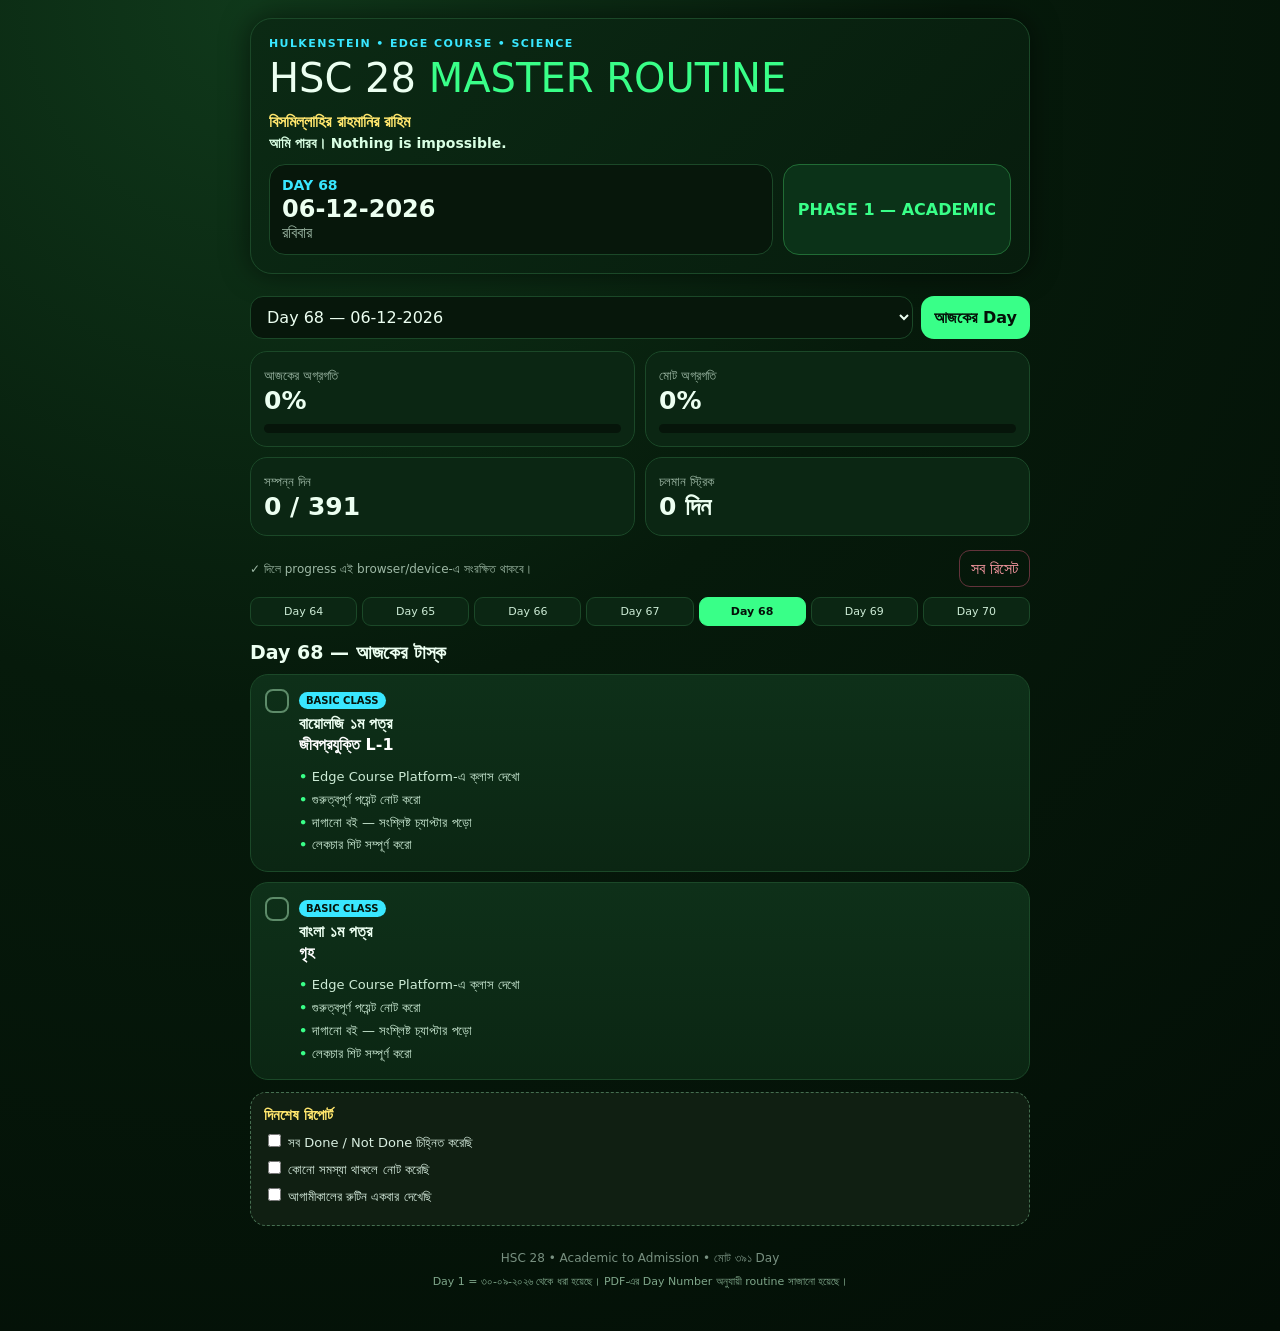
==== index[1].html @ dde39793 "Add files via upload" ====
<!doctype html>
<html lang="bn"><head><meta charset="utf-8"><meta name="viewport" content="width=device-width,initial-scale=1,viewport-fit=cover"><meta name="theme-color" content="#061a0b"><meta name="description" content="HSC 28 Master Routine — 391 Day Academic to Admission Tracker"><link rel="manifest" href="manifest.json"><title>HSC 28 • Master Routine</title>
<style>
:root{--bg:#061a0b;--card:#0b2613;--card2:#0e3019;--green:#39ff88;--cyan:#39e7ff;--yellow:#ffe66d;--red:#ff5c6c;--text:#ecfff1;--muted:#9db8a5;--line:#1b4828}*{box-sizing:border-box}body{margin:0;background:radial-gradient(circle at 20% 0%,#10391b 0,#061a0b 42%,#030e06 100%);color:var(--text);font-family:system-ui,-apple-system,"Noto Sans Bengali",sans-serif}button,select{font:inherit}.wrap{width:min(780px,94%);margin:auto}.top{padding:18px 0 10px}.brand{background:linear-gradient(135deg,#0b2a14,#071c0d);border:1px solid var(--line);border-radius:22px;padding:18px;box-shadow:0 0 28px #0008}.eyebrow{font-size:11px;letter-spacing:1.4px;color:var(--cyan);font-weight:800}.title{font-size:clamp(25px,7vw,40px);line-height:1.05;margin:7px 0}.title span{color:var(--green)}.motto{margin:13px 0 0;color:var(--yellow);font-weight:900;font-size:16px}.motto2{margin:4px 0 0;color:#d9ffe4;font-size:14px;font-weight:700}.datebar{display:flex;gap:10px;align-items:stretch;margin-top:12px;flex-wrap:wrap}.datebox{flex:1;min-width:220px;background:#07170b;border:1px solid var(--line);border-radius:16px;padding:12px}.dayno{font-size:14px;color:var(--cyan);font-weight:800}.date{font-size:24px;font-weight:900;margin-top:2px}.weekday{color:var(--muted)}.phase{padding:12px 14px;border-radius:16px;background:#0b3218;border:1px solid #216c35;display:flex;align-items:center;font-weight:800;color:var(--green)}.controls{display:grid;grid-template-columns:1fr auto;gap:8px;margin:12px 0}.jump{background:#07170b;color:var(--text);border:1px solid var(--line);border-radius:13px;padding:10px 12px}.today{background:var(--green);color:#041108;border:0;border-radius:13px;padding:10px 13px;font-weight:900;cursor:pointer}.stats{display:grid;grid-template-columns:1fr 1fr;gap:10px;margin:12px 0}.stat{background:var(--card);border:1px solid var(--line);border-radius:17px;padding:13px}.stat small{color:var(--muted)}.big{font-size:25px;font-weight:900;margin-top:2px}.bar{height:9px;background:#06150a;border-radius:99px;overflow:hidden;margin-top:9px}.fill{height:100%;width:0;background:linear-gradient(90deg,var(--green),var(--cyan));border-radius:99px;transition:.25s}.tools{display:flex;justify-content:space-between;align-items:center;margin:14px 0 8px;gap:10px}.note{font-size:12px;color:var(--muted)}.reset{background:transparent;border:1px solid #63333b;color:#ff9ca6;border-radius:11px;padding:8px 11px;cursor:pointer}.daynav{display:grid;grid-template-columns:repeat(7,1fr);gap:5px;margin:10px 0 15px}.daynav button{background:#0b2613;color:#ccebd5;border:1px solid var(--line);border-radius:9px;padding:7px 2px;cursor:pointer;font-size:11px}.daynav button.active{background:var(--green);color:#041108;border-color:var(--green);font-weight:900}.section h2{font-size:19px;margin:0 0 10px}.task{background:linear-gradient(180deg,var(--card2),var(--card));border:1px solid var(--line);border-radius:18px;padding:14px;margin:10px 0}.taskhead{display:flex;gap:10px;align-items:flex-start}.check{appearance:none;width:24px;height:24px;border:2px solid #5d8b69;border-radius:8px;margin:0;flex:none;cursor:pointer;position:relative}.check:checked{background:var(--green);border-color:var(--green)}.check:checked:after{content:'✓';position:absolute;color:#031007;font-weight:1000;left:4px;top:-1px}.task h3{margin:0;font-size:16px}.tag{display:inline-block;font-size:10px;font-weight:900;color:#06150a;background:var(--cyan);padding:3px 7px;border-radius:99px;margin:0 0 5px}.topic{color:#fff;font-weight:800;line-height:1.45}.subtasks{margin:10px 0 0 34px;color:#ccebd5;font-size:13px;line-height:1.75}.subtasks div:before{content:'• ';color:var(--green);font-weight:900}.report{background:#101f12;border:1px dashed #456e50;border-radius:16px;padding:13px;margin-top:12px}.report h3{margin:0 0 7px;color:var(--yellow);font-size:15px}.report label{display:block;margin:7px 0;color:#d8eee0;font-size:13px}.footer{color:#789080;text-align:center;padding:25px 0 40px;font-size:12px}.source{color:#7fa68a;font-size:11px;line-height:1.6;margin-top:8px}@media(max-width:520px){.stats{grid-template-columns:1fr}.daynav{grid-template-columns:repeat(7,1fr)}.date{font-size:22px}.subtasks{margin-left:31px}.controls{grid-template-columns:1fr}}
</style></head><body><header class="top"><div class="wrap"><div class="brand"><div class="eyebrow">HULKENSTEIN • EDGE COURSE • SCIENCE</div><div class="title">HSC 28 <span>MASTER ROUTINE</span></div><div class="motto">বিসমিল্লাহির রাহমানির রাহিম</div><div class="motto2">আমি পারব। Nothing is impossible.</div><div class="datebar"><div class="datebox"><div class="dayno" id="dayno"></div><div class="date" id="date"></div><div class="weekday" id="weekday"></div></div><div class="phase" id="phase"></div></div></div></div></header><main class="wrap"><div class="controls"><select class="jump" id="jump"></select><button class="today" id="today">আজকের Day</button></div><div class="stats"><div class="stat"><small>আজকের অগ্রগতি</small><div class="big" id="todayPct">0%</div><div class="bar"><div class="fill" id="todayFill"></div></div></div><div class="stat"><small>মোট অগ্রগতি</small><div class="big" id="allPct">0%</div><div class="bar"><div class="fill" id="allFill"></div></div></div><div class="stat"><small>সম্পন্ন দিন</small><div class="big" id="daysDone">0 / 391</div></div><div class="stat"><small>চলমান স্ট্রিক</small><div class="big" id="streak">0 দিন</div></div></div><div class="tools"><div class="note">✓ দিলে progress এই browser/device-এ সংরক্ষিত থাকবে।</div><button class="reset" id="reset">সব রিসেট</button></div><div class="daynav" id="daynav"></div><section class="section"><h2 id="heading"></h2><div id="tasks"></div></section><div class="footer">HSC 28 • Academic to Admission • মোট ৩৯১ Day<br><div class="source">Day 1 = ৩০-০৯-২০২৬ থেকে ধরা হয়েছে। PDF-এর Day Number অনুযায়ী routine সাজানো হয়েছে।</div></div></main>
<script>
const START=new Date(2026,8,30);const DAYS=[{"n":1,"date":"2026-09-30","phase":"PHASE 1 — ACADEMIC","tasks":[{"tag":"BASIC CLASS","title":"হাইয়ার ম্যাথ ১ম পত্র — ম্যাট্রিক্স ও নির্ণায়ক L-1"},{"tag":"BASIC CLASS","title":"কেমিস্ট্রি ১ম পত্র — ল্যাবরেটরির নিরাপদ ব্যবহার"}]},{"n":2,"date":"2026-10-01","phase":"PHASE 1 — ACADEMIC","tasks":[{"tag":"BASIC CLASS","title":"ফিজিক্স ১ম পত্র — ভৌত জগত ও পরিমাপ"},{"tag":"BASIC CLASS","title":"বায়োলজি ১ম পত্র — কোষ ও এর গঠন L-1"}]},{"n":3,"date":"2026-10-02","phase":"PHASE 1 — ACADEMIC","tasks":[{"tag":"BASIC CLASS","title":"বাংলা ১ম পত্র — অপরিচিতা L-1"},{"tag":"BASIC CLASS","title":"ইংরেজি ১ম পত্র — Unit-1 Lesson-1: The Parrot's Tale"}]},{"n":4,"date":"2026-10-03","phase":"PHASE 1 — ACADEMIC","tasks":[{"tag":"BASIC CLASS","title":"হাইয়ার ম্যাথ ১ম পত্র — ম্যাট্রিক্স ও নির্ণায়ক L-2"},{"tag":"BASIC CLASS","title":"কেমিস্ট্রি ১ম পত্র — গুণগত রসায়ন"}]},{"n":5,"date":"2026-10-04","phase":"PHASE 1 — ACADEMIC","tasks":[{"tag":"BASIC CLASS","title":"ফিজিক্স ১ম পত্র — ভেক্টর L-1"},{"tag":"BASIC CLASS","title":"বায়োলজি ১ম পত্র — কোষ ও এর গঠন L-2"}]},{"n":6,"date":"2026-10-05","phase":"PHASE 1 — ACADEMIC","tasks":[{"tag":"BASIC CLASS","title":"বাংলা ১ম পত্র — অপরিচিতা L-2"},{"tag":"BASIC CLASS","title":"ইংরেজি ১ম পত্র — Unit-1 Lesson-3: Children in School Part-1"}]},{"n":7,"date":"2026-10-06","phase":"PHASE 1 — ACADEMIC","tasks":[{"tag":"রিভিশন","title":"এই সপ্তাহের চ্যাপ্টার"},{"tag":"অনলাইন এক্সাম","title":"Edge Course / QZTest"}]},{"n":8,"date":"2026-10-07","phase":"PHASE 1 — ACADEMIC","tasks":[{"tag":"BASIC CLASS","title":"হাইয়ার ম্যাথ ১ম পত্র — ম্যাট্রিক্স ও নির্ণায়ক L-3"},{"tag":"BASIC CLASS","title":"কেমিস্ট্রি ১ম পত্র — মৌলের পর্যায়বৃত্ততা ও রাসায়নিক বন্ধন L-1"}]},{"n":9,"date":"2026-10-08","phase":"PHASE 1 — ACADEMIC","tasks":[{"tag":"BASIC CLASS","title":"ফিজিক্স ১ম পত্র — ভেক্টর L-2"},{"tag":"BASIC CLASS","title":"বায়োলজি ১ম পত্র — কোষ ও এর গঠন L-3"}]},{"n":10,"date":"2026-10-09","phase":"PHASE 1 — ACADEMIC","tasks":[{"tag":"BASIC CLASS","title":"বাংলা ১ম পত্র — বিদ্রোহী"},{"tag":"BASIC CLASS","title":"ইংরেজি ১ম পত্র — Unit-1 Lesson-3: Children in School Part-2"}]},{"n":11,"date":"2026-10-10","phase":"PHASE 1 — ACADEMIC","tasks":[{"tag":"BASIC CLASS","title":"হাইয়ার ম্যাথ ১ম পত্র — Vector L-1"},{"tag":"BASIC CLASS","title":"কেমিস্ট্রি ১ম পত্র — মৌলের পর্যায়বৃত্ততা ও রাসায়নিক বন্ধন L-2"}]},{"n":12,"date":"2026-10-11","phase":"PHASE 1 — ACADEMIC","tasks":[{"tag":"BASIC CLASS","title":"ফিজিক্স ১ম পত্র — ভেক্টর L-3"},{"tag":"BASIC CLASS","title":"বায়োলজি ১ম পত্র — কোষ বিভাজন L-1"}]},{"n":13,"date":"2026-10-12","phase":"PHASE 1 — ACADEMIC","tasks":[{"tag":"BASIC CLASS","title":"বাংলা ১ম পত্র — ফেব্রুয়ারি ১৯৬৯"},{"tag":"BASIC CLASS","title":"ইংরেজি ১ম পত্র — Unit-1 Lesson-4: Civic Engagement Part-1"}]},{"n":14,"date":"2026-10-13","phase":"PHASE 1 — ACADEMIC","tasks":[{"tag":"রিভিশন","title":"এই সপ্তাহের চ্যাপ্টার"},{"tag":"অনলাইন এক্সাম","title":"Edge Course / QZTest"}]},{"n":15,"date":"2026-10-14","phase":"PHASE 1 — ACADEMIC","tasks":[{"tag":"BASIC CLASS","title":"হাইয়ার ম্যাথ ১ম পত্র — Vector L-2"},{"tag":"BASIC CLASS","title":"কেমিস্ট্রি ১ম পত্র — মৌলের পর্যায়বৃত্ততা ও রাসায়নিক বন্ধন L-3"}]},{"n":16,"date":"2026-10-15","phase":"PHASE 1 — ACADEMIC","tasks":[{"tag":"BASIC CLASS","title":"ফিজিক্স ১ম পত্র — ভেক্টর L-4"},{"tag":"BASIC CLASS","title":"বায়োলজি ১ম পত্র — কোষ বিভাজন L-2"}]},{"n":17,"date":"2026-10-16","phase":"PHASE 1 — ACADEMIC","tasks":[{"tag":"BASIC CLASS","title":"বাংলা ১ম পত্র — সোনার তরঙ্গী"},{"tag":"BASIC CLASS","title":"ইংরেজি ১ম পত্র — Unit-1 Lesson-4: Civic Engagement Part-2"}]},{"n":18,"date":"2026-10-17","phase":"PHASE 1 — ACADEMIC","tasks":[{"tag":"BASIC CLASS","title":"হাইয়ার ম্যাথ ১ম পত্র — Vector L-3"},{"tag":"BASIC CLASS","title":"কেমিস্ট্রি ১ম পত্র — মৌলের পর্যায়বৃত্ততা ও রাসায়নিক বন্ধন L-4"}]},{"n":19,"date":"2026-10-18","phase":"PHASE 1 — ACADEMIC","tasks":[{"tag":"BASIC CLASS","title":"ফিজিক্স ১ম পত্র — ভেক্টর L-5"},{"tag":"BASIC CLASS","title":"বায়োলজি ১ম পত্র — কোষ রসায়ন L-1"}]},{"n":20,"date":"2026-10-19","phase":"PHASE 1 — ACADEMIC","tasks":[{"tag":"BASIC CLASS","title":"বাংলা ১ম পত্র — বিলাসী"},{"tag":"BASIC CLASS","title":"ইংরেজি ১ম পত্র — Unit-2 Lesson-1,2"}]},{"n":21,"date":"2026-10-20","phase":"PHASE 1 — ACADEMIC","tasks":[{"tag":"রিভিশন","title":"এই সপ্তাহের চ্যাপ্টার"},{"tag":"অনলাইন এক্সাম","title":"Edge Course / QZTest"}]},{"n":22,"date":"2026-10-21","phase":"PHASE 1 — ACADEMIC","tasks":[{"tag":"BASIC CLASS","title":"হাইয়ার ম্যাথ ১ম পত্র — Vector L-4"},{"tag":"BASIC CLASS","title":"কেমিস্ট্রি ১ম পত্র — মৌলের পর্যায়বৃত্ততা ও রাসায়নিক বন্ধন L-5"}]},{"n":23,"date":"2026-10-22","phase":"PHASE 1 — ACADEMIC","tasks":[{"tag":"BASIC CLASS","title":"ফিজিক্স ১ম পত্র — গতিবিদ্যা L-1"},{"tag":"BASIC CLASS","title":"বায়োলজি ১ম পত্র — কোষ রসায়ন L-2"}]},{"n":24,"date":"2026-10-23","phase":"PHASE 1 — ACADEMIC","tasks":[{"tag":"BASIC CLASS","title":"বাংলা ১ম পত্র — আমার পথ"},{"tag":"BASIC CLASS","title":"ইংরেজি ১ম পত্র — Unit-2 Lesson-3,4"}]},{"n":25,"date":"2026-10-24","phase":"PHASE 1 — ACADEMIC","tasks":[{"tag":"BASIC CLASS","title":"হাইয়ার ম্যাথ ১ম পত্র — সরলেরখা L-1"},{"tag":"BASIC CLASS","title":"কেমিস্ট্রি ১ম পত্র — মৌলের পর্যায়বৃত্ততা ও রাসায়নিক বন্ধন L-6"}]},{"n":26,"date":"2026-10-25","phase":"PHASE 1 — ACADEMIC","tasks":[{"tag":"BASIC CLASS","title":"ফিজিক্স ১ম পত্র — গতিবিদ্যা L-2"},{"tag":"BASIC CLASS","title":"বায়োলজি ১ম পত্র — কোষ রসায়ন L-3"}]},{"n":27,"date":"2026-10-26","phase":"PHASE 1 — ACADEMIC","tasks":[{"tag":"BASIC CLASS","title":"বাংলা ১ম পত্র — তাহারেই পড়ে মনে"},{"tag":"BASIC CLASS","title":"ইংরেজি ১ম পত্র — Unit-3 Lesson-1: Myths of Bengali"}]},{"n":28,"date":"2026-10-27","phase":"PHASE 1 — ACADEMIC","tasks":[{"tag":"রিভিশন","title":"এই সপ্তাহের চ্যাপ্টার"},{"tag":"অনলাইন এক্সাম","title":"Edge Course / QZTest"}]},{"n":29,"date":"2026-10-28","phase":"PHASE 1 — ACADEMIC","tasks":[{"tag":"BASIC CLASS","title":"হাইয়ার ম্যাথ ১ম পত্র — সরলেরখা L-2"},{"tag":"BASIC CLASS","title":"কেমিস্ট্রি ১ম পত্র — মৌলের পর্যায়বৃত্ততা ও রাসায়নিক বন্ধন L-7"}]},{"n":30,"date":"2026-10-29","phase":"PHASE 1 — ACADEMIC","tasks":[{"tag":"BASIC CLASS","title":"ফিজিক্স ১ম পত্র — গতিবিদ্যা L-3"},{"tag":"BASIC CLASS","title":"বায়োলজি ১ম পত্র — অণুজীব L-1"}]},{"n":31,"date":"2026-10-30","phase":"PHASE 1 — ACADEMIC","tasks":[{"tag":"BASIC CLASS","title":"বাংলা ১ম পত্র — মানব কল্যাণ"},{"tag":"BASIC CLASS","title":"ইংরেজি ১ম পত্র — Unit-3 Lesson-2: Icarus"}]},{"n":32,"date":"2026-10-31","phase":"PHASE 1 — ACADEMIC","tasks":[{"tag":"BASIC CLASS","title":"হাইয়ার ম্যাথ ১ম পত্র — সরলেরখা L-3"},{"tag":"BASIC CLASS","title":"কেমিস্ট্রি ১ম পত্র — রাসায়নিক পরিবর্তন L-1"}]},{"n":33,"date":"2026-11-01","phase":"PHASE 1 — ACADEMIC","tasks":[{"tag":"BASIC CLASS","title":"ফিজিক্স ১ম পত্র — নিউটনিয়ান বলবিদ্যা L-1"},{"tag":"BASIC CLASS","title":"বায়োলজি ১ম পত্র — অণুজীব L-2"}]},{"n":34,"date":"2026-11-02","phase":"PHASE 1 — ACADEMIC","tasks":[{"tag":"BASIC CLASS","title":"বাংলা ১ম পত্র — প্রতিদান"},{"tag":"BASIC CLASS","title":"ইংরেজি ১ম পত্র — Unit-3 Lesson-3,4"}]},{"n":35,"date":"2026-11-03","phase":"PHASE 1 — ACADEMIC","tasks":[{"tag":"রিভিশন","title":"এই সপ্তাহের চ্যাপ্টার"},{"tag":"অনলাইন এক্সাম","title":"Edge Course / QZTest"}]},{"n":36,"date":"2026-11-04","phase":"PHASE 1 — ACADEMIC","tasks":[{"tag":"BASIC CLASS","title":"হাইয়ার ম্যাথ ১ম পত্র — সরলেরখা L-4"},{"tag":"BASIC CLASS","title":"কেমিস্ট্রি ১ম পত্র — রাসায়নিক পরিবর্তন L-2"}]},{"n":37,"date":"2026-11-05","phase":"PHASE 1 — ACADEMIC","tasks":[{"tag":"BASIC CLASS","title":"ফিজিক্স ১ম পত্র — নিউটনিয়ান বলবিদ্যা L-2"},{"tag":"BASIC CLASS","title":"বায়োলজি ১ম পত্র — শৈবাল ও ছত্রাক L-1"}]},{"n":38,"date":"2026-11-06","phase":"PHASE 1 — ACADEMIC","tasks":[{"tag":"BASIC CLASS","title":"বাংলা ১ম পত্র — ছবি"},{"tag":"BASIC CLASS","title":"ইংরেজি ১ম পত্র — Unit-4 Lesson-1,2: Three Speeches Great Women Part-1"}]},{"n":39,"date":"2026-11-07","phase":"PHASE 1 — ACADEMIC","tasks":[{"tag":"BASIC CLASS","title":"হাইয়ার ম্যাথ ১ম পত্র — সরলেরখা L-5"},{"tag":"BASIC CLASS","title":"কেমিস্ট্রি ১ম পত্র — রাসায়নিক পরিবর্তন L-3"}]},{"n":40,"date":"2026-11-08","phase":"PHASE 1 — ACADEMIC","tasks":[{"tag":"BASIC CLASS","title":"ফিজিক্স ১ম পত্র — নিউটনিয়ান বলবিদ্যা L-3"},{"tag":"BASIC CLASS","title":"বায়োলজি ১ম পত্র — শৈবাল ও ছত্রাক L-2"}]},{"n":41,"date":"2026-11-09","phase":"PHASE 1 — ACADEMIC","tasks":[{"tag":"BASIC CLASS","title":"বাংলা ১ম পত্র — পড়া"},{"tag":"BASIC CLASS","title":"ইংরেজি ১ম পত্র — Unit-4 Lesson-1,2: Three Speeches Great Women Part-2"}]},{"n":42,"date":"2026-11-10","phase":"PHASE 1 — ACADEMIC","tasks":[{"tag":"রিভিশন","title":"এই সপ্তাহের চ্যাপ্টার"},{"tag":"অনলাইন এক্সাম","title":"Edge Course / QZTest"}]},{"n":43,"date":"2026-11-11","phase":"PHASE 1 — ACADEMIC","tasks":[{"tag":"BASIC CLASS","title":"হাইয়ার ম্যাথ ১ম পত্র — সরলেরখা L-6"},{"tag":"BASIC CLASS","title":"কেমিস্ট্রি ১ম পত্র — কর্মমুখী রসায়ন L-1"}]},{"n":44,"date":"2026-11-12","phase":"PHASE 1 — ACADEMIC","tasks":[{"tag":"BASIC CLASS","title":"ফিজিক্স ১ম পত্র — নিউটনিয়ান বলবিদ্যা L-4"},{"tag":"BASIC CLASS","title":"বায়োলজি ১ম পত্র — ব্রায়োফাইটা ও টেরিডোফাইটা"}]},{"n":45,"date":"2026-11-13","phase":"PHASE 1 — ACADEMIC","tasks":[{"tag":"BASIC CLASS","title":"বাংলা ১ম পত্র — সুচেতনা"},{"tag":"BASIC CLASS","title":"ইংরেজি ১ম পত্র — Unit-4 Lesson-1: Banga Bandhu's Speech"}]},{"n":46,"date":"2026-11-14","phase":"PHASE 1 — ACADEMIC","tasks":[{"tag":"BASIC CLASS","title":"হাইয়ার ম্যাথ ১ম পত্র — বৃ L-1"},{"tag":"BASIC CLASS","title":"কেমিস্ট্রি ১ম পত্র — কর্মমুখী রসায়ন L-2"}]},{"n":47,"date":"2026-11-15","phase":"PHASE 1 — ACADEMIC","tasks":[{"tag":"BASIC CLASS","title":"ফিজিক্স ১ম পত্র — নিউটনিয়ান বলবিদ্যা L-5"},{"tag":"BASIC CLASS","title":"বায়োলজি ১ম পত্র — নগ্নবীজী ও আবৃতবীজী উদ্ভিদ"}]},{"n":48,"date":"2026-11-16","phase":"PHASE 1 — ACADEMIC","tasks":[{"tag":"BASIC CLASS","title":"বাংলা ১ম পত্র — বায়ান্নর দিনগুলো"},{"tag":"BASIC CLASS","title":"ইংরেজি ১ম পত্র — Unit-4 Lesson-1: Nelson Mandela"}]},{"n":49,"date":"2026-11-17","phase":"PHASE 1 — ACADEMIC","tasks":[{"tag":"রিভিশন","title":"এই সপ্তাহের চ্যাপ্টার"},{"tag":"অনলাইন এক্সাম","title":"Edge Course / QZTest"}]},{"n":50,"date":"2026-11-18","phase":"PHASE 1 — ACADEMIC","tasks":[{"tag":"BASIC CLASS","title":"হাইয়ার ম্যাথ ১ম পত্র — বৃ L-2"},{"tag":"BASIC CLASS","title":"ফিজিক্স ১ম পত্র — কাজ, শক্তি ও ক্ষমতা L-1"}]},{"n":51,"date":"2026-11-19","phase":"PHASE 1 — ACADEMIC","tasks":[{"tag":"BASIC CLASS","title":"বায়োলজি ১ম পত্র — পুষ্প ও পুষ্পতত্ত্ব L-1"},{"tag":"BASIC CLASS","title":"বাংলা ১ম পত্র — বাংলা নব লেখকদের প্রতি নিবেদন"}]},{"n":52,"date":"2026-11-20","phase":"PHASE 1 — ACADEMIC","tasks":[{"tag":"BASIC CLASS","title":"ইংরেজি ১ম পত্র — Unit-5 Lesson-1,2,3"},{"tag":"BASIC CLASS","title":"হাইয়ার ম্যাথ ১ম পত্র — বৃ L-3"}]},{"n":53,"date":"2026-11-21","phase":"PHASE 1 — ACADEMIC","tasks":[{"tag":"BASIC CLASS","title":"ফিজিক্স ১ম পত্র — কাজ, শক্তি ও ক্ষমতা L-2"},{"tag":"BASIC CLASS","title":"বায়োলজি ১ম পত্র — পুষ্প ও পুষ্পতত্ত্ব L-2"}]},{"n":54,"date":"2026-11-22","phase":"PHASE 1 — ACADEMIC","tasks":[{"tag":"BASIC CLASS","title":"বাংলা ১ম পত্র — আমি কিংবদন্তীর কথা বলছি"},{"tag":"BASIC CLASS","title":"ইংরেজি ১ম পত্র — Unit-5 Lesson-4"}]},{"n":55,"date":"2026-11-23","phase":"PHASE 1 — ACADEMIC","tasks":[{"tag":"BASIC CLASS","title":"হাইয়ার ম্যাথ ১ম পত্র — বৃ L-4"},{"tag":"BASIC CLASS","title":"ফিজিক্স ১ম পত্র — কাজ, শক্তি ও ক্ষমতা L-3"}]},{"n":56,"date":"2026-11-24","phase":"PHASE 1 — ACADEMIC","tasks":[{"tag":"রিভিশন","title":"এই সপ্তাহের চ্যাপ্টার"},{"tag":"অনলাইন এক্সাম","title":"Edge Course / QZTest"}]},{"n":57,"date":"2026-11-25","phase":"PHASE 1 — ACADEMIC","tasks":[{"tag":"BASIC CLASS","title":"বায়োলজি ১ম পত্র — উদ্ভিদ শারীরতত্ত্ব L-1"},{"tag":"BASIC CLASS","title":"বাংলা ১ম পত্র — মাসি-পিসি"}]},{"n":58,"date":"2026-11-26","phase":"PHASE 1 — ACADEMIC","tasks":[{"tag":"BASIC CLASS","title":"ইংরেজি ১ম পত্র — Unit-5 Lesson-5: Frederick Douglass"},{"tag":"BASIC CLASS","title":"হাইয়ার ম্যাথ ১ম পত্র — বৃ L-5"}]},{"n":59,"date":"2026-11-27","phase":"PHASE 1 — ACADEMIC","tasks":[{"tag":"BASIC CLASS","title":"ফিজিক্স ১ম পত্র — মহাকর্ষ ও অভিকর্ষ L-1"},{"tag":"BASIC CLASS","title":"বায়োলজি ১ম পত্র — উদ্ভিদ শারীরতত্ত্ব L-2"}]},{"n":60,"date":"2026-11-28","phase":"PHASE 1 — ACADEMIC","tasks":[{"tag":"BASIC CLASS","title":"বাংলা ১ম পত্র — নুরলদীনের কথা মনে পড়ে যায়"},{"tag":"BASIC CLASS","title":"ইংরেজি ১ম পত্র — Unit-6: Tours & Travels"}]},{"n":61,"date":"2026-11-29","phase":"PHASE 1 — ACADEMIC","tasks":[{"tag":"BASIC CLASS","title":"হাইয়ার ম্যাথ ১ম পত্র — বিন্যাস ও সমাবেশ L-1"},{"tag":"BASIC CLASS","title":"ফিজিক্স ১ম পত্র — মহাকর্ষ ও অভিকর্ষ L-2"}]},{"n":62,"date":"2026-11-30","phase":"PHASE 1 — ACADEMIC","tasks":[{"tag":"BASIC CLASS","title":"বায়োলজি ১ম পত্র — উদ্ভিদ শারীরতত্ত্ব L-3"},{"tag":"BASIC CLASS","title":"বাংলা ১ম পত্র — আহ্বান"}]},{"n":63,"date":"2026-12-01","phase":"PHASE 1 — ACADEMIC","tasks":[{"tag":"রিভিশন","title":"এই সপ্তাহের চ্যাপ্টার"},{"tag":"অনলাইন এক্সাম","title":"Edge Course / QZTest"}]},{"n":64,"date":"2026-12-02","phase":"PHASE 1 — ACADEMIC","tasks":[{"tag":"BASIC CLASS","title":"ইংরেজি ১ম পত্র — Unit-7 Lesson-1: Brojen Das"},{"tag":"BASIC CLASS","title":"হাইয়ার ম্যাথ ১ম পত্র — বিন্যাস ও সমাবেশ L-2"}]},{"n":65,"date":"2026-12-03","phase":"PHASE 1 — ACADEMIC","tasks":[{"tag":"BASIC CLASS","title":"ফিজিক্স ১ম পত্র — মহাকর্ষ ও অভিকর্ষ L-3"},{"tag":"BASIC CLASS","title":"বায়োলজি ১ম পত্র — উদ্ভিদ প্রজনন"}]},{"n":66,"date":"2026-12-04","phase":"PHASE 1 — ACADEMIC","tasks":[{"tag":"BASIC CLASS","title":"বাংলা ১ম পত্র — মহাজাগতিক কিউরেটর"},{"tag":"BASIC CLASS","title":"ইংরেজি ১ম পত্র — Unit-7 Lesson-2"}]},{"n":67,"date":"2026-12-05","phase":"PHASE 1 — ACADEMIC","tasks":[{"tag":"BASIC CLASS","title":"হাইয়ার ম্যাথ ১ম পত্র — বিন্যাস ও সমাবেশ L-3"},{"tag":"BASIC CLASS","title":"ফিজিক্স ১ম পত্র — পদার্থের গাঠনিক ধর্ম L-1"}]},{"n":68,"date":"2026-12-06","phase":"PHASE 1 — ACADEMIC","tasks":[{"tag":"BASIC CLASS","title":"বায়োলজি ১ম পত্র — জীবপ্রযুক্তি L-1"},{"tag":"BASIC CLASS","title":"বাংলা ১ম পত্র — গৃহ"}]},{"n":69,"date":"2026-12-07","phase":"PHASE 1 — ACADEMIC","tasks":[{"tag":"BASIC CLASS","title":"ইংরেজি ১ম পত্র — Unit-7 Lesson-3: The Unbeaten Girls"},{"tag":"BASIC CLASS","title":"হাইয়ার ম্যাথ ১ম পত্র — বিন্যাস ও সমাবেশ L-4"}]},{"n":70,"date":"2026-12-08","phase":"PHASE 1 — ACADEMIC","tasks":[{"tag":"রিভিশন","title":"এই সপ্তাহের চ্যাপ্টার"},{"tag":"অনলাইন এক্সাম","title":"Edge Course / QZTest"}]},{"n":71,"date":"2026-12-09","phase":"PHASE 1 — ACADEMIC","tasks":[{"tag":"BASIC CLASS","title":"ফিজিক্স ১ম পত্র — পদার্থের গাঠনিক ধর্ম L-2"},{"tag":"BASIC CLASS","title":"বায়োলজি ১ম পত্র — জীবপ্রযুক্তি L-2"}]},{"n":72,"date":"2026-12-10","phase":"PHASE 1 — ACADEMIC","tasks":[{"tag":"BASIC CLASS","title":"বাংলা ১ম পত্র — লালসালু L-1"},{"tag":"BASIC CLASS","title":"ইংরেজি ১ম পত্র — Unit-8 Lesson-1,2: Warmth in Relationships"}]},{"n":73,"date":"2026-12-11","phase":"PHASE 1 — ACADEMIC","tasks":[{"tag":"BASIC CLASS","title":"হাইয়ার ম্যাথ ১ম পত্র — বিন্যাস ও সমাবেশ L-5"},{"tag":"BASIC CLASS","title":"ফিজিক্স ১ম পত্র — পর্যায়বৃত্ত গতি L-1"}]},{"n":74,"date":"2026-12-12","phase":"PHASE 1 — ACADEMIC","tasks":[{"tag":"BASIC CLASS","title":"বায়োলজি ১ম পত্র — জীবের পরিবেশ L-1"},{"tag":"BASIC CLASS","title":"বাংলা ১ম পত্র — লালসালু L-2"}]},{"n":75,"date":"2026-12-13","phase":"PHASE 1 — ACADEMIC","tasks":[{"tag":"BASIC CLASS","title":"ইংরেজি ১ম পত্র — Unit-8 Lesson-3,4: A Mother in Mannville"},{"tag":"BASIC CLASS","title":"হাইয়ার ম্যাথ ১ম পত্র — ত্রিকোণমিতিক অনুপাত L-1"}]},{"n":76,"date":"2026-12-14","phase":"PHASE 1 — ACADEMIC","tasks":[{"tag":"BASIC CLASS","title":"ফিজিক্স ১ম পত্র — পর্যায়বৃত্ত গতি L-2"},{"tag":"BASIC CLASS","title":"বায়োলজি ১ম পত্র — জীবের পরিবেশ L-2"}]},{"n":77,"date":"2026-12-15","phase":"PHASE 1 — ACADEMIC","tasks":[{"tag":"রিভিশন","title":"এই সপ্তাহের চ্যাপ্টার"},{"tag":"অনলাইন এক্সাম","title":"Edge Course / QZTest"}]},{"n":78,"date":"2026-12-16","phase":"PHASE 1 — ACADEMIC","tasks":[{"tag":"BASIC CLASS","title":"বাংলা ১ম পত্র — লালসালু L-3"},{"tag":"BASIC CLASS","title":"ইংরেজি ১ম পত্র — Unit-9 Lesson-1,2"}]},{"n":79,"date":"2026-12-17","phase":"PHASE 1 — ACADEMIC","tasks":[{"tag":"BASIC CLASS","title":"হাইয়ার ম্যাথ ১ম পত্র — ত্রিকোণমিতিক অনুপাত L-2"},{"tag":"BASIC CLASS","title":"ফিজিক্স ১ম পত্র — পর্যায়বৃত্ত গতি L-3"}]},{"n":80,"date":"2026-12-18","phase":"PHASE 1 — ACADEMIC","tasks":[{"tag":"BASIC CLASS","title":"বাংলা ১ম পত্র — লালসালু L-4"},{"tag":"BASIC CLASS","title":"ইংরেজি ১ম পত্র — Unit-9 Lesson-3,4"}]},{"n":81,"date":"2026-12-19","phase":"PHASE 1 — ACADEMIC","tasks":[{"tag":"BASIC CLASS","title":"হাইয়ার ম্যাথ ১ম পত্র — বিপরীত ত্রিকোণমিতিক অনুপাত L-1"},{"tag":"BASIC CLASS","title":"ফিজিক্স ১ম পত্র — তরঙ্গ L-1"}]},{"n":82,"date":"2026-12-20","phase":"PHASE 1 — ACADEMIC","tasks":[{"tag":"BASIC CLASS","title":"বাংলা ১ম পত্র — লালসালু L-5"},{"tag":"BASIC CLASS","title":"ইংরেজি ১ম পত্র — Unit-10 Lesson-1 Part-1"}]},{"n":83,"date":"2026-12-21","phase":"PHASE 1 — ACADEMIC","tasks":[{"tag":"BASIC CLASS","title":"হাইয়ার ম্যাথ ১ম পত্র — বিপরীত ত্রিকোণমিতিক অনুপাত L-2"},{"tag":"BASIC CLASS","title":"ফিজিক্স ১ম পত্র — তরঙ্গ L-2"}]},{"n":84,"date":"2026-12-22","phase":"PHASE 1 — ACADEMIC","tasks":[{"tag":"রিভিশন","title":"এই সপ্তাহের চ্যাপ্টার"},{"tag":"অনলাইন এক্সাম","title":"Edge Course / QZTest"}]},{"n":85,"date":"2026-12-23","phase":"PHASE 1 — ACADEMIC","tasks":[{"tag":"BASIC CLASS","title":"বাংলা ১ম পত্র — সিরাজউদ্দৌলা অঙ্ক-১"},{"tag":"BASIC CLASS","title":"ইংরেজি ১ম পত্র — Unit-10 Lesson-1 Part-2"}]},{"n":86,"date":"2026-12-24","phase":"PHASE 1 — ACADEMIC","tasks":[{"tag":"BASIC CLASS","title":"হাইয়ার ম্যাথ ১ম পত্র — বিপরীত ত্রিকোণমিতিক অনুপাত L-3"},{"tag":"BASIC CLASS","title":"ফিজিক্স ১ম পত্র — তরঙ্গ L-3"}]},{"n":87,"date":"2026-12-25","phase":"PHASE 1 — ACADEMIC","tasks":[{"tag":"BASIC CLASS","title":"বাংলা ১ম পত্র — সিরাজউদ্দৌলা অঙ্ক-২"},{"tag":"BASIC CLASS","title":"ইংরেজি ১ম পত্র — Unit-10 Lesson-2"}]},{"n":88,"date":"2026-12-26","phase":"PHASE 1 — ACADEMIC","tasks":[{"tag":"BASIC CLASS","title":"হাইয়ার ম্যাথ ১ম পত্র — বিপরীত ত্রিকোণমিতিক অনুপাত L-4"},{"tag":"BASIC CLASS","title":"ফিজিক্স ১ম পত্র — তরঙ্গ L-4"}]},{"n":89,"date":"2026-12-27","phase":"PHASE 1 — ACADEMIC","tasks":[{"tag":"BASIC CLASS","title":"বাংলা ১ম পত্র — সিরাজউদ্দৌলা অঙ্ক-৩"},{"tag":"BASIC CLASS","title":"ইংরেজি ১ম পত্র — Unit-10 Lesson-3"}]},{"n":90,"date":"2026-12-28","phase":"PHASE 1 — ACADEMIC","tasks":[{"tag":"BASIC CLASS","title":"হাইয়ার ম্যাথ ১ম পত্র — বিপরীত ত্রিকোণমিতিক অনুপাত L-5"},{"tag":"BASIC CLASS","title":"ফিজিক্স ১ম পত্র — আদর্শ গ্যাস L-1"}]},{"n":91,"date":"2026-12-29","phase":"PHASE 1 — ACADEMIC","tasks":[{"tag":"রিভিশন","title":"এই সপ্তাহের চ্যাপ্টার"},{"tag":"অনলাইন এক্সাম","title":"Edge Course / QZTest"}]},{"n":92,"date":"2026-12-30","phase":"PHASE 1 — ACADEMIC","tasks":[{"tag":"BASIC CLASS","title":"বাংলা ১ম পত্র — সিরাজউদ্দৌলা অঙ্ক-৪"},{"tag":"BASIC CLASS","title":"ইংরেজি ১ম পত্র — Unit-10 Lesson-4: Fitness"}]},{"n":93,"date":"2026-12-31","phase":"PHASE 1 — ACADEMIC","tasks":[{"tag":"BASIC CLASS","title":"হাইয়ার ম্যাথ ১ম পত্র — ফাংশন ও ফাংশনের লেখচিত্র L-1"},{"tag":"BASIC CLASS","title":"ফিজিক্স ১ম পত্র — আদর্শ গ্যাস L-2"}]},{"n":94,"date":"2027-01-01","phase":"PHASE 1 — ACADEMIC","tasks":[{"tag":"BASIC CLASS","title":"বাংলা ১ম পত্র — রেইনকোট"},{"tag":"BASIC CLASS","title":"ইংরেজি ১ম পত্র — Unit-11 Lesson-1,2"}]},{"n":95,"date":"2027-01-02","phase":"PHASE 1 — ACADEMIC","tasks":[{"tag":"BASIC CLASS","title":"হাইয়ার ম্যাথ ১ম পত্র — ফাংশন ও ফাংশনের লেখচিত্র L-2"},{"tag":"BASIC CLASS","title":"ফিজিক্স ১ম পত্র — আদর্শ গ্যাস L-3"}]},{"n":96,"date":"2027-01-03","phase":"PHASE 1 — ACADEMIC","tasks":[{"tag":"BASIC CLASS","title":"বাংলা ১ম পত্র — নেকলেস"},{"tag":"BASIC CLASS","title":"ইংরেজি ১ম পত্র — Unit-11 Lesson-3,4,5"}]},{"n":97,"date":"2027-01-04","phase":"PHASE 1 — ACADEMIC","tasks":[{"tag":"BASIC CLASS","title":"হাইয়ার ম্যাথ ১ম পত্র — অন্তরঙ্গীকরণ L-1"},{"tag":"BASIC CLASS","title":"বাংলা ১ম পত্র — ঋতু বর্ণনা"}]},{"n":98,"date":"2027-01-05","phase":"PHASE 1 — ACADEMIC","tasks":[{"tag":"রিভিশন","title":"এই সপ্তাহের চ্যাপ্টার"},{"tag":"অনলাইন এক্সাম","title":"Edge Course / QZTest"}]},{"n":99,"date":"2027-01-06","phase":"PHASE 1 — ACADEMIC","tasks":[{"tag":"BASIC CLASS","title":"ইংরেজি ১ম পত্র — Unit-12 Lesson-1,2,3"},{"tag":"BASIC CLASS","title":"হাইয়ার ম্যাথ ১ম পত্র — অন্তরঙ্গীকরণ L-2"}]},{"n":100,"date":"2027-01-07","phase":"PHASE 1 — ACADEMIC","tasks":[{"tag":"BASIC CLASS","title":"বাংলা ১ম পত্র — কপিলদাস মুমুর শেষ কাজ"},{"tag":"BASIC CLASS","title":"ইংরেজি ১ম পত্র — Unit-12 Lesson-4,5"}]},{"n":101,"date":"2027-01-08","phase":"PHASE 1 — ACADEMIC","tasks":[{"tag":"BASIC CLASS","title":"হাইয়ার ম্যাথ ১ম পত্র — অন্তরঙ্গীকরণ L-3"},{"tag":"BASIC CLASS","title":"বাংলা ১ম পত্র — আঠারো বছর বয়স"}]},{"n":102,"date":"2027-01-09","phase":"PHASE 1 — ACADEMIC","tasks":[{"tag":"BASIC CLASS","title":"ইংরেজি ১ম পত্র — Seen Comprehension"},{"tag":"BASIC CLASS","title":"হাইয়ার ম্যাথ ১ম পত্র — অন্তরঙ্গীকরণ L-4"}]},{"n":103,"date":"2027-01-10","phase":"PHASE 1 — ACADEMIC","tasks":[{"tag":"BASIC CLASS","title":"বাংলা ১ম পত্র — গল্প কাবুল"},{"tag":"BASIC CLASS","title":"ইংরেজি ১ম পত্র — Summary of Poems"}]},{"n":104,"date":"2027-01-11","phase":"PHASE 1 — ACADEMIC","tasks":[{"tag":"BASIC CLASS","title":"হাইয়ার ম্যাথ ১ম পত্র — অন্তরঙ্গীকরণ L-5"},{"tag":"BASIC CLASS","title":"বাংলা ১ম পত্র — প্রত্যাবর্তনের লক্ষ্যে"}]},{"n":105,"date":"2027-01-12","phase":"PHASE 1 — ACADEMIC","tasks":[{"tag":"রিভিশন","title":"এই সপ্তাহের চ্যাপ্টার"},{"tag":"অনলাইন এক্সাম","title":"Edge Course / QZTest"}]},{"n":106,"date":"2027-01-13","phase":"PHASE 1 — ACADEMIC","tasks":[{"tag":"BASIC CLASS","title":"ইংরেজি ১ম পত্র — Rearranging Sentences"},{"tag":"BASIC CLASS","title":"হাইয়ার ম্যাথ ১ম পত্র — অন্তরঙ্গীকরণ L-6"}]},{"n":107,"date":"2027-01-14","phase":"PHASE 1 — ACADEMIC","tasks":[{"tag":"BASIC CLASS","title":"বাংলা ১ম পত্র — জীবন ও বৃক্ষ"},{"tag":"BASIC CLASS","title":"ইংরেজি ১ম পত্র — Flow Chart & Summary"}]},{"n":108,"date":"2027-01-15","phase":"PHASE 1 — ACADEMIC","tasks":[{"tag":"BASIC CLASS","title":"হাইয়ার ম্যাথ ১ম পত্র — অন্তরঙ্গীকরণ L-7"},{"tag":"BASIC CLASS","title":"বাংলা ১ম পত্র — অর্ধাঙ্গী"}]},{"n":109,"date":"2027-01-16","phase":"PHASE 1 — ACADEMIC","tasks":[{"tag":"BASIC CLASS","title":"ইংরেজি ১ম পত্র — Completing Story"},{"tag":"BASIC CLASS","title":"হাইয়ার ম্যাথ ১ম পত্র — যোগজীকরণ L-1"}]},{"n":110,"date":"2027-01-17","phase":"PHASE 1 — ACADEMIC","tasks":[{"tag":"BASIC CLASS","title":"বাংলা ১ম পত্র — যৌবনের গান"},{"tag":"BASIC CLASS","title":"ইংরেজি ১ম পত্র — Paragraph"}]},{"n":111,"date":"2027-01-18","phase":"PHASE 1 — ACADEMIC","tasks":[{"tag":"BASIC CLASS","title":"হাইয়ার ম্যাথ ১ম পত্র — যোগজীকরণ L-2"},{"tag":"BASIC CLASS","title":"বাংলা ১ম পত্র — বিভীষণের প্রতি মেঘনাদ"}]},{"n":112,"date":"2027-01-19","phase":"PHASE 1 — ACADEMIC","tasks":[{"tag":"রিভিশন","title":"এই সপ্তাহের চ্যাপ্টার"},{"tag":"অনলাইন এক্সাম","title":"Edge Course / QZTest"}]},{"n":113,"date":"2027-01-20","phase":"PHASE 1 — ACADEMIC","tasks":[{"tag":"BASIC CLASS","title":"ইংরেজি ১ম পত্র — Graph & Chart"},{"tag":"BASIC CLASS","title":"হাইয়ার ম্যাথ ১ম পত্র — যোগজীকরণ L-3"}]},{"n":114,"date":"2027-01-21","phase":"PHASE 1 — ACADEMIC","tasks":[{"tag":"BASIC CLASS","title":"বাংলা ১ম পত্র — সাহিত্যে খেলা"},{"tag":"BASIC CLASS","title":"ইংরেজি ১ম পত্র — Parts of Speech"}]},{"n":115,"date":"2027-01-22","phase":"PHASE 1 — ACADEMIC","tasks":[{"tag":"BASIC CLASS","title":"হাইয়ার ম্যাথ ১ম পত্র — যোগজীকরণ L-4"},{"tag":"BASIC CLASS","title":"ইংরেজি ১ম পত্র — Phrase & Clause"}]},{"n":116,"date":"2027-01-23","phase":"PHASE 1 — ACADEMIC","tasks":[{"tag":"BASIC CLASS","title":"হাইয়ার ম্যাথ ১ম পত্র — যোগজীকরণ L-5"},{"tag":"BASIC CLASS","title":"ইংরেজি ১ম পত্র — Informal Letter"}]},{"n":117,"date":"2027-01-24","phase":"PHASE 1 — ACADEMIC","tasks":[{"tag":"BASIC CLASS","title":"হাইয়ার ম্যাথ ১ম পত্র — যোগজীকরণ L-6"},{"tag":"BASIC CLASS","title":"হাইয়ার ম্যাথ ২য় পত্র — বাস্তব সংখ্যা ও অসমতা L-1"}]},{"n":118,"date":"2027-01-25","phase":"PHASE 1 — ACADEMIC","tasks":[{"tag":"BASIC CLASS","title":"কেমিস্ট্রি ২য় পত্র — পরিবেশ রসায়ন L-1"},{"tag":"BASIC CLASS","title":"ফিজিক্স ২য় পত্র — তাপগতিবিদ্যা L-1"}]},{"n":119,"date":"2027-01-26","phase":"PHASE 1 — ACADEMIC","tasks":[{"tag":"রিভিশন","title":"এই সপ্তাহের চ্যাপ্টার"},{"tag":"অনলাইন এক্সাম","title":"Edge Course / QZTest"}]},{"n":120,"date":"2027-01-27","phase":"PHASE 1 — ACADEMIC","tasks":[{"tag":"BASIC CLASS","title":"বায়োলজি ২য় পত্র — প্রাণীর বিভিন্নতা ও শ্রেণিবিন্যাস L-1"},{"tag":"BASIC CLASS","title":"বাংলা ২য় পত্র — উচ্চারণ: অক্ষরধ্বনির উচ্চারণ"}]},{"n":121,"date":"2027-01-28","phase":"PHASE 1 — ACADEMIC","tasks":[{"tag":"BASIC CLASS","title":"ইংরেজি ২য় পত্র — Tense (Masterclass)"},{"tag":"BASIC CLASS","title":"হাইয়ার ম্যাথ ২য় পত্র — বাস্তব সংখ্যা ও অসমতা L-2"}]},{"n":122,"date":"2027-01-29","phase":"PHASE 1 — ACADEMIC","tasks":[{"tag":"BASIC CLASS","title":"কেমিস্ট্রি ২য় পত্র — পরিবেশ রসায়ন L-2"},{"tag":"BASIC CLASS","title":"ফিজিক্স ২য় পত্র — তাপগতিবিদ্যা L-2"}]},{"n":123,"date":"2027-01-30","phase":"PHASE 1 — ACADEMIC","tasks":[{"tag":"BASIC CLASS","title":"বায়োলজি ২য় পত্র — প্রাণীর বিভিন্নতা ও শ্রেণিবিন্যাস L-2"},{"tag":"BASIC CLASS","title":"বাংলা ২য় পত্র — উচ্চারণ: র-ধ্বনির উচ্চারণ"}]},{"n":124,"date":"2027-01-31","phase":"PHASE 1 — ACADEMIC","tasks":[{"tag":"BASIC CLASS","title":"ইংরেজি ২য় পত্র — Tense L-1"},{"tag":"BASIC CLASS","title":"হাইয়ার ম্যাথ ২য় পত্র — যাগাশয়ী পাগাম"}]},{"n":125,"date":"2027-02-01","phase":"PHASE 1 — ACADEMIC","tasks":[{"tag":"BASIC CLASS","title":"কেমিস্ট্রি ২য় পত্র — পরিবেশ রসায়ন L-3"},{"tag":"BASIC CLASS","title":"ফিজিক্স ২য় পত্র — স্থির তড়িৎ L-1"}]},{"n":126,"date":"2027-02-02","phase":"PHASE 1 — ACADEMIC","tasks":[{"tag":"রিভিশন","title":"এই সপ্তাহের চ্যাপ্টার"},{"tag":"অনলাইন এক্সাম","title":"Edge Course / QZTest"}]},{"n":127,"date":"2027-02-03","phase":"PHASE 1 — ACADEMIC","tasks":[{"tag":"BASIC CLASS","title":"বায়োলজি ২য় পত্র — প্রাণীর পরিচিতি L-1"},{"tag":"BASIC CLASS","title":"বাংলা ২য় পত্র — উচ্চারণ: বর্ণধ্বনির উচ্চারণ"}]},{"n":128,"date":"2027-02-04","phase":"PHASE 1 — ACADEMIC","tasks":[{"tag":"BASIC CLASS","title":"ইংরেজি ২য় পত্র — Tense L-2"},{"tag":"BASIC CLASS","title":"হাইয়ার ম্যাথ ২য় পত্র — জটিল সংখ্যা L-1"}]},{"n":129,"date":"2027-02-05","phase":"PHASE 1 — ACADEMIC","tasks":[{"tag":"BASIC CLASS","title":"কেমিস্ট্রি ২য় পত্র — পরিবেশ রসায়ন L-4"},{"tag":"BASIC CLASS","title":"ফিজিক্স ২য় পত্র — স্থির তড়িৎ L-2"}]},{"n":130,"date":"2027-02-06","phase":"PHASE 1 — ACADEMIC","tasks":[{"tag":"BASIC CLASS","title":"বায়োলজি ২য় পত্র — প্রাণীর পরিচিতি L-2"},{"tag":"BASIC CLASS","title":"বাংলা ২য় পত্র — বানান: ণ-ত্ব বিধান ও ষ-ত্ব বিধান"}]},{"n":131,"date":"2027-02-07","phase":"PHASE 1 — ACADEMIC","tasks":[{"tag":"BASIC CLASS","title":"ইংরেজি ২য় পত্র — Right Form of Verb"},{"tag":"BASIC CLASS","title":"হাইয়ার ম্যাথ ২য় পত্র — জটিল সংখ্যা L-2"}]},{"n":132,"date":"2027-02-08","phase":"PHASE 1 — ACADEMIC","tasks":[{"tag":"BASIC CLASS","title":"কেমিস্ট্রি ২য় পত্র — পরিবেশ রসায়ন L-5"},{"tag":"BASIC CLASS","title":"ফিজিক্স ২য় পত্র — চল তড়িৎ L-1"}]},{"n":133,"date":"2027-02-09","phase":"PHASE 1 — ACADEMIC","tasks":[{"tag":"রিভিশন","title":"এই সপ্তাহের চ্যাপ্টার"},{"tag":"অনলাইন এক্সাম","title":"Edge Course / QZTest"}]},{"n":134,"date":"2027-02-10","phase":"PHASE 1 — ACADEMIC","tasks":[{"tag":"BASIC CLASS","title":"বায়োলজি ২য় পত্র — পরিপাক ও শোষণ L-1"},{"tag":"BASIC CLASS","title":"বাংলা ২য় পত্র — বানান: তৎসম ও অতৎসম শব্দের বানান"}]},{"n":135,"date":"2027-02-11","phase":"PHASE 1 — ACADEMIC","tasks":[{"tag":"BASIC CLASS","title":"ইংরেজি ২য় পত্র — Voice In Details"},{"tag":"BASIC CLASS","title":"হাইয়ার ম্যাথ ২য় পত্র — জটিল সংখ্যা L-3"}]},{"n":136,"date":"2027-02-12","phase":"PHASE 1 — ACADEMIC","tasks":[{"tag":"BASIC CLASS","title":"কেমিস্ট্রি ২য় পত্র — জৈব রসায়ন L-1"},{"tag":"BASIC CLASS","title":"ফিজিক্স ২য় পত্র — চল তড়িৎ L-2"}]},{"n":137,"date":"2027-02-13","phase":"PHASE 1 — ACADEMIC","tasks":[{"tag":"BASIC CLASS","title":"বায়োলজি ২য় পত্র — পরিপাক ও শোষণ L-2"},{"tag":"BASIC CLASS","title":"বাংলা ২য় পত্র — সমাস: অব্যয়ীভাব ও পাদিপদ"}]},{"n":138,"date":"2027-02-14","phase":"PHASE 1 — ACADEMIC","tasks":[{"tag":"BASIC CLASS","title":"ইংরেজি ২য় পত্র — Narration"},{"tag":"BASIC CLASS","title":"হাইয়ার ম্যাথ ২য় পত্র — বহুপদী ও বহুপদীর সমীকরণ L-1"}]},{"n":139,"date":"2027-02-15","phase":"PHASE 1 — ACADEMIC","tasks":[{"tag":"BASIC CLASS","title":"কেমিস্ট্রি ২য় পত্র — জৈব রসায়ন L-2"},{"tag":"BASIC CLASS","title":"ফিজিক্স ২য় পত্র — চল তড়িৎ L-3"}]},{"n":140,"date":"2027-02-16","phase":"PHASE 1 — ACADEMIC","tasks":[{"tag":"রিভিশন","title":"এই সপ্তাহের চ্যাপ্টার"},{"tag":"অনলাইন এক্সাম","title":"Edge Course / QZTest"}]},{"n":141,"date":"2027-02-17","phase":"PHASE 1 — ACADEMIC","tasks":[{"tag":"BASIC CLASS","title":"বায়োলজি ২য় পত্র — রক্ত ও সঞ্চালন L-1"},{"tag":"BASIC CLASS","title":"বাংলা ২য় পত্র — সমাস: কর্মধারয় ও তৎপুরুষ"}]},{"n":142,"date":"2027-02-18","phase":"PHASE 1 — ACADEMIC","tasks":[{"tag":"BASIC CLASS","title":"ইংরেজি ২য় পত্র — Passage Narration"},{"tag":"BASIC CLASS","title":"হাইয়ার ম্যাথ ২য় পত্র — বহুপদী ও বহুপদীর সমীকরণ L-2"}]},{"n":143,"date":"2027-02-19","phase":"PHASE 1 — ACADEMIC","tasks":[{"tag":"BASIC CLASS","title":"কেমিস্ট্রি ২য় পত্র — জৈব রসায়ন L-3"},{"tag":"BASIC CLASS","title":"ফিজিক্স ২য় পত্র — তড়িৎ প্রবাহের চৌম্বক ক্রিয়া L-1"}]},{"n":144,"date":"2027-02-20","phase":"PHASE 1 — ACADEMIC","tasks":[{"tag":"BASIC CLASS","title":"বায়োলজি ২য় পত্র — রক্ত ও সঞ্চালন L-2"},{"tag":"BASIC CLASS","title":"বাংলা ২য় পত্র — সমাস: দ্বিগু, বহুব্রীহি ও নিত্য"}]},{"n":145,"date":"2027-02-21","phase":"PHASE 1 — ACADEMIC","tasks":[{"tag":"BASIC CLASS","title":"ইংরেজি ২য় পত্র — Speech/Narration"},{"tag":"BASIC CLASS","title":"হাইয়ার ম্যাথ ২য় পত্র — বহুপদী ও বহুপদীর সমীকরণ L-3"}]},{"n":146,"date":"2027-02-22","phase":"PHASE 1 — ACADEMIC","tasks":[{"tag":"BASIC CLASS","title":"কেমিস্ট্রি ২য় পত্র — জৈব রসায়ন L-4"},{"tag":"BASIC CLASS","title":"ফিজিক্স ২য় পত্র — তড়িৎ প্রবাহের চৌম্বক ক্রিয়া L-2"}]},{"n":147,"date":"2027-02-23","phase":"PHASE 1 — ACADEMIC","tasks":[{"tag":"রিভিশন","title":"এই সপ্তাহের চ্যাপ্টার"},{"tag":"অনলাইন এক্সাম","title":"Edge Course / QZTest"}]},{"n":148,"date":"2027-02-24","phase":"PHASE 1 — ACADEMIC","tasks":[{"tag":"BASIC CLASS","title":"বায়োলজি ২য় পত্র — রক্ত ও সঞ্চালন L-3"},{"tag":"BASIC CLASS","title":"বাংলা ২য় পত্র — সমাস: অনুশীলনী"}]},{"n":149,"date":"2027-02-25","phase":"PHASE 1 — ACADEMIC","tasks":[{"tag":"BASIC CLASS","title":"ইংরেজি ২য় পত্র — Article"},{"tag":"BASIC CLASS","title":"হাইয়ার ম্যাথ ২য় পত্র — দ্বিপদী বিস্তৃতি L-1"}]},{"n":150,"date":"2027-02-26","phase":"PHASE 1 — ACADEMIC","tasks":[{"tag":"BASIC CLASS","title":"কেমিস্ট্রি ২য় পত্র — জৈব রসায়ন L-5"},{"tag":"BASIC CLASS","title":"ফিজিক্স ২য় পত্র — তাড়িতচৌম্বকীয় আবেশ L-1"}]},{"n":151,"date":"2027-02-27","phase":"PHASE 1 — ACADEMIC","tasks":[{"tag":"BASIC CLASS","title":"বায়োলজি ২য় পত্র — শাসি য়া ও শসন L-1"},{"tag":"BASIC CLASS","title":"বাংলা ২য় পত্র — উপসগ"}]},{"n":152,"date":"2027-02-28","phase":"PHASE 1 — ACADEMIC","tasks":[{"tag":"BASIC CLASS","title":"ইংরেজি ২য় পত্র — Preposition"},{"tag":"BASIC CLASS","title":"হাইয়ার ম্যাথ ২য় পত্র — দ্বিপদী বিস্তৃতি L-2"}]},{"n":153,"date":"2027-03-01","phase":"PHASE 1 — ACADEMIC","tasks":[{"tag":"BASIC CLASS","title":"কেমিস্ট্রি ২য় পত্র — পরিমাণগত রসায়ন L-1"},{"tag":"BASIC CLASS","title":"ফিজিক্স ২য় পত্র — তাড়িতচৌম্বকীয় আবেশ L-2"}]},{"n":154,"date":"2027-03-02","phase":"PHASE 1 — ACADEMIC","tasks":[{"tag":"রিভিশন","title":"এই সপ্তাহের চ্যাপ্টার"},{"tag":"অনলাইন এক্সাম","title":"Edge Course / QZTest"}]},{"n":155,"date":"2027-03-03","phase":"PHASE 1 — ACADEMIC","tasks":[{"tag":"BASIC CLASS","title":"বায়োলজি ২য় পত্র — শাসি য়া ও শসন L-2"},{"tag":"BASIC CLASS","title":"বাংলা ২য় পত্র — প্রকৃতি-প্রত্যয়: ধাতু"}]},{"n":156,"date":"2027-03-04","phase":"PHASE 1 — ACADEMIC","tasks":[{"tag":"BASIC CLASS","title":"ইংরেজি ২য় পত্র — Connector / Sentence Connectors"},{"tag":"BASIC CLASS","title":"হাইয়ার ম্যাথ ২য় পত্র — কনিক L-1"}]},{"n":157,"date":"2027-03-05","phase":"PHASE 1 — ACADEMIC","tasks":[{"tag":"BASIC CLASS","title":"কেমিস্ট্রি ২য় পত্র — পরিমাণগত রসায়ন L-2"},{"tag":"BASIC CLASS","title":"ফিজিক্স ২য় পত্র — জ্যামিতিক আলোকবিজ্ঞান L-1"}]},{"n":158,"date":"2027-03-06","phase":"PHASE 1 — ACADEMIC","tasks":[{"tag":"BASIC CLASS","title":"বায়োলজি ২য় পত্র — বর্জ্য ও নিষ্কাশন"},{"tag":"BASIC CLASS","title":"বাংলা ২য় পত্র — প্রকৃতি-প্রত্যয়: কৃৎ ও তদ্ধিত প্রত্যয়"}]},{"n":159,"date":"2027-03-07","phase":"PHASE 1 — ACADEMIC","tasks":[{"tag":"BASIC CLASS","title":"ইংরেজি ২য় পত্র — Modifier"},{"tag":"BASIC CLASS","title":"হাইয়ার ম্যাথ ২য় পত্র — কনিক L-2"}]},{"n":160,"date":"2027-03-08","phase":"PHASE 1 — ACADEMIC","tasks":[{"tag":"BASIC CLASS","title":"কেমিস্ট্রি ২য় পত্র — পরিমাণগত রসায়ন L-3"},{"tag":"BASIC CLASS","title":"ফিজিক্স ২য় পত্র — জ্যামিতিক আলোকবিজ্ঞান L-2"}]},{"n":161,"date":"2027-03-09","phase":"PHASE 1 — ACADEMIC","tasks":[{"tag":"রিভিশন","title":"এই সপ্তাহের চ্যাপ্টার"},{"tag":"অনলাইন এক্সাম","title":"Edge Course / QZTest"}]},{"n":162,"date":"2027-03-10","phase":"PHASE 1 — ACADEMIC","tasks":[{"tag":"BASIC CLASS","title":"বায়োলজি ২য় পত্র — চলন ও অঙ্গচালনা L-1"},{"tag":"BASIC CLASS","title":"বাংলা ২য় পত্র — ব্যাকরণিক শব্দশ্রেণি: বিশেষ্য, সর্বনাম, বিশেষণ ও ক্রিয়া বিশেষণ"}]},{"n":163,"date":"2027-03-11","phase":"PHASE 1 — ACADEMIC","tasks":[{"tag":"BASIC CLASS","title":"ইংরেজি ২য় পত্র — Subject Verb Agreement"},{"tag":"BASIC CLASS","title":"হাইয়ার ম্যাথ ২য় পত্র — কনিক L-3"}]},{"n":164,"date":"2027-03-12","phase":"PHASE 1 — ACADEMIC","tasks":[{"tag":"BASIC CLASS","title":"কেমিস্ট্রি ২য় পত্র — তড়িৎ রসায়ন L-1"},{"tag":"BASIC CLASS","title":"ফিজিক্স ২য় পত্র — ভৌত আলোকবিজ্ঞান L-1"}]},{"n":165,"date":"2027-03-13","phase":"PHASE 1 — ACADEMIC","tasks":[{"tag":"BASIC CLASS","title":"বায়োলজি ২য় পত্র — চলন ও অঙ্গচালনা L-2"},{"tag":"BASIC CLASS","title":"বাংলা ২য় পত্র — ব্যাকরণিক শব্দশ্রেণি: ক্রিয়া, যোজক, অনুসর্গ ও আবেগ"}]},{"n":166,"date":"2027-03-14","phase":"PHASE 1 — ACADEMIC","tasks":[{"tag":"BASIC CLASS","title":"ইংরেজি ২য় পত্র — Completing Sentence"},{"tag":"BASIC CLASS","title":"হাইয়ার ম্যাথ ২য় পত্র — বিপরীত ত্রিকোণমিতিক ফাংশন L-1"}]},{"n":167,"date":"2027-03-15","phase":"PHASE 1 — ACADEMIC","tasks":[{"tag":"BASIC CLASS","title":"কেমিস্ট্রি ২য় পত্র — তড়িৎ রসায়ন L-2"},{"tag":"BASIC CLASS","title":"ফিজিক্স ২য় পত্র — ভৌত আলোকবিজ্ঞান L-2"}]},{"n":168,"date":"2027-03-16","phase":"PHASE 1 — ACADEMIC","tasks":[{"tag":"রিভিশন","title":"এই সপ্তাহের চ্যাপ্টার"},{"tag":"অনলাইন এক্সাম","title":"Edge Course / QZTest"}]},{"n":169,"date":"2027-03-17","phase":"PHASE 1 — ACADEMIC","tasks":[{"tag":"BASIC CLASS","title":"বায়োলজি ২য় পত্র — সমন্বয় ও নিয়ন্ত্রণ L-1"},{"tag":"BASIC CLASS","title":"বাংলা ২য় পত্র — বাক্যতত্ত্ব"}]},{"n":170,"date":"2027-03-18","phase":"PHASE 1 — ACADEMIC","tasks":[{"tag":"BASIC CLASS","title":"ইংরেজি ২য় পত্র — Gap Filling With/Without Clue"},{"tag":"BASIC CLASS","title":"হাইয়ার ম্যাথ ২য় পত্র — বিপরীত ত্রিকোণমিতিক ফাংশন L-2"}]},{"n":171,"date":"2027-03-19","phase":"PHASE 1 — ACADEMIC","tasks":[{"tag":"BASIC CLASS","title":"কেমিস্ট্রি ২য় পত্র — অথৈনিতক রসায়ন L-1"},{"tag":"BASIC CLASS","title":"ফিজিক্স ২য় পত্র — ভৌত আলোকবিজ্ঞান L-3"}]},{"n":172,"date":"2027-03-20","phase":"PHASE 1 — ACADEMIC","tasks":[{"tag":"BASIC CLASS","title":"বায়োলজি ২য় পত্র — সমন্বয় ও নিয়ন্ত্রণ L-2"},{"tag":"BASIC CLASS","title":"বাংলা ২য় পত্র — বাক্যের প্রকার"}]},{"n":173,"date":"2027-03-21","phase":"PHASE 1 — ACADEMIC","tasks":[{"tag":"BASIC CLASS","title":"ইংরেজি ২য় পত্র — Degree of Comparison"},{"tag":"BASIC CLASS","title":"হাইয়ার ম্যাথ ২য় পত্র — বিপরীত ত্রিকোণমিতিক ফাংশন L-3"}]},{"n":174,"date":"2027-03-22","phase":"PHASE 1 — ACADEMIC","tasks":[{"tag":"BASIC CLASS","title":"কেমিস্ট্রি ২য় পত্র — অথৈনিতক রসায়ন L-2"},{"tag":"BASIC CLASS","title":"ফিজিক্স ২য় পত্র — আধুনিক পদার্থবিজ্ঞানের সূচনা L-1"}]},{"n":175,"date":"2027-03-23","phase":"PHASE 1 — ACADEMIC","tasks":[{"tag":"রিভিশন","title":"এই সপ্তাহের চ্যাপ্টার"},{"tag":"অনলাইন এক্সাম","title":"Edge Course / QZTest"}]},{"n":176,"date":"2027-03-24","phase":"PHASE 1 — ACADEMIC","tasks":[{"tag":"BASIC CLASS","title":"বায়োলজি ২য় পত্র — সমন্বয় ও নিয়ন্ত্রণ L-3"},{"tag":"BASIC CLASS","title":"বাংলা ২য় পত্র — বাংলা ভাষার অপপ্রয়োগ ও শুদ্ধপ্রয়োগ"}]},{"n":177,"date":"2027-03-25","phase":"PHASE 1 — ACADEMIC","tasks":[{"tag":"BASIC CLASS","title":"ইংরেজি ২য় পত্র — Simple Complex Compound"},{"tag":"BASIC CLASS","title":"হাইয়ার ম্যাথ ২য় পত্র — বিপরীত ত্রিকোণমিতিক ফাংশন L-4"}]},{"n":178,"date":"2027-03-26","phase":"PHASE 1 — ACADEMIC","tasks":[{"tag":"BASIC CLASS","title":"ফিজিক্স ২য় পত্র — আধুনিক পদার্থবিজ্ঞানের সূচনা L-2"},{"tag":"BASIC CLASS","title":"বায়োলজি ২য় পত্র — মানবজীবেনর ধারাবািহকতা L-1"}]},{"n":179,"date":"2027-03-27","phase":"PHASE 1 — ACADEMIC","tasks":[{"tag":"BASIC CLASS","title":"বাংলা ২য় পত্র — লিখিত অংশ ১"},{"tag":"BASIC CLASS","title":"ইংরেজি ২য় পত্র — Identification of Parts of Speech"}]},{"n":180,"date":"2027-03-28","phase":"PHASE 1 — ACADEMIC","tasks":[{"tag":"BASIC CLASS","title":"হাইয়ার ম্যাথ ২য় পত্র — বিপরীত ত্রিকোণমিতিক ফাংশন L-5"},{"tag":"BASIC CLASS","title":"ফিজিক্স ২য় পত্র — পরমাণু মডেল L-1"}]},{"n":181,"date":"2027-03-29","phase":"PHASE 1 — ACADEMIC","tasks":[{"tag":"BASIC CLASS","title":"বায়োলজি ২য় পত্র — মানবজীবেনর ধারাবািহকতা L-2"},{"tag":"BASIC CLASS","title":"বাংলা ২য় পত্র — লিখিত অংশ ২"}]},{"n":182,"date":"2027-03-30","phase":"PHASE 1 — ACADEMIC","tasks":[{"tag":"রিভিশন","title":"এই সপ্তাহের চ্যাপ্টার"},{"tag":"অনলাইন এক্সাম","title":"Edge Course / QZTest"}]},{"n":183,"date":"2027-03-31","phase":"PHASE 1 — ACADEMIC","tasks":[{"tag":"BASIC CLASS","title":"ইংরেজি ২য় পত্র — Affirmative & Negative"},{"tag":"BASIC CLASS","title":"হাইয়ার ম্যাথ ২য় পত্র — স্থিতিবিদ্যা"}]},{"n":184,"date":"2027-04-01","phase":"PHASE 1 — ACADEMIC","tasks":[{"tag":"BASIC CLASS","title":"ফিজিক্স ২য় পত্র — পরমাণু মডেল L-2"},{"tag":"BASIC CLASS","title":"বায়োলজি ২য় পত্র — মানবদেহের প্রতিরক্ষা"}]},{"n":185,"date":"2027-04-02","phase":"PHASE 1 — ACADEMIC","tasks":[{"tag":"BASIC CLASS","title":"ইংরেজি ২য় পত্র — Assertive Interrogative Imperative Exclamatory"},{"tag":"BASIC CLASS","title":"হাইয়ার ম্যাথ ২য় পত্র — সমতলে বস্তুকণার গতি L-1"}]},{"n":186,"date":"2027-04-03","phase":"PHASE 1 — ACADEMIC","tasks":[{"tag":"BASIC CLASS","title":"ফিজিক্স ২য় পত্র — সেমিকন্ডাক্টর ও ইলেকট্রনিক্স"},{"tag":"BASIC CLASS","title":"বায়োলজি ২য় পত্র — জিনতত্ত্ব ও বিবর্তন L-1"}]},{"n":187,"date":"2027-04-04","phase":"PHASE 1 — ACADEMIC","tasks":[{"tag":"BASIC CLASS","title":"ইংরেজি ২য় পত্র — Changing Sentence"},{"tag":"BASIC CLASS","title":"হাইয়ার ম্যাথ ২য় পত্র — সমতলে বস্তুকণার গতি L-2"}]},{"n":188,"date":"2027-04-05","phase":"PHASE 1 — ACADEMIC","tasks":[{"tag":"BASIC CLASS","title":"ফিজিক্স ২য় পত্র — জ্যোতির্বিজ্ঞান"},{"tag":"BASIC CLASS","title":"বায়োলজি ২য় পত্র — জিনতত্ত্ব ও বিবর্তন L-2"}]},{"n":189,"date":"2027-04-06","phase":"PHASE 1 — ACADEMIC","tasks":[{"tag":"রিভিশন","title":"এই সপ্তাহের চ্যাপ্টার"},{"tag":"অনলাইন এক্সাম","title":"Edge Course / QZTest"}]},{"n":190,"date":"2027-04-07","phase":"PHASE 1 — ACADEMIC","tasks":[{"tag":"BASIC CLASS","title":"ইংরেজি ২য় পত্র — Transformation of Sentences"},{"tag":"BASIC CLASS","title":"হাইয়ার ম্যাথ ২য় পত্র — সমতলে বস্তুকণার গতি L-3"}]},{"n":191,"date":"2027-04-08","phase":"PHASE 1 — ACADEMIC","tasks":[{"tag":"BASIC CLASS","title":"বায়োলজি ২য় পত্র — জিনতত্ত্ব ও বিবর্তন L-3"},{"tag":"BASIC CLASS","title":"ইংরেজি ২য় পত্র — Pronoun Reference"}]},{"n":192,"date":"2027-04-09","phase":"PHASE 1 — ACADEMIC","tasks":[{"tag":"BASIC CLASS","title":"হাইয়ার ম্যাথ ২য় পত্র — বিচ্ছিন্ন পরিমাপ ও সম্ভাবনা"},{"tag":"BASIC CLASS","title":"বায়োলজি ২য় পত্র — পাণীর আচরণ"}]},{"n":193,"date":"2027-04-10","phase":"PHASE 1 — ACADEMIC","tasks":[{"tag":"BASIC CLASS","title":"ইংরেজি ২য় পত্র — Informal Letter"},{"tag":"BASIC CLASS","title":"ইংরেজি ২য় পত্র — Completing Story"}]},{"n":194,"date":"2027-04-11","phase":"PHASE 1 — ACADEMIC","tasks":[{"tag":"BASIC CLASS","title":"ইংরেজি ২য় পত্র — Paragraph"},{"tag":"BASIC CLASS","title":"আইসিটি — অধ্যায়-১: বিশ্ব ও বাংলাদেশ পরিচিতি"}]},{"n":195,"date":"2027-04-12","phase":"PHASE 1 — ACADEMIC","tasks":[{"tag":"BASIC CLASS","title":"আইসিটি — অধ্যায়-২: কমিউনিকেশন সিস্টেম ও নেটওয়ার্কিং"},{"tag":"BASIC CLASS","title":"আইসিটি — অধ্যায়-৩: সংখ্যা পদ্ধতি L-1"}]},{"n":196,"date":"2027-04-13","phase":"PHASE 1 — ACADEMIC","tasks":[{"tag":"রিভিশন","title":"এই সপ্তাহের চ্যাপ্টার"},{"tag":"অনলাইন এক্সাম","title":"Edge Course / QZTest"}]},{"n":197,"date":"2027-04-14","phase":"PHASE 1 — ACADEMIC","tasks":[{"tag":"BASIC CLASS","title":"আইসিটি — অধ্যায়-৩: সংখ্যা পদ্ধতি L-2"},{"tag":"BASIC CLASS","title":"আইসিটি — অধ্যায়-৩: সংখ্যা পদ্ধতি L-3"}]},{"n":198,"date":"2027-04-15","phase":"PHASE 1 — ACADEMIC","tasks":[{"tag":"BASIC CLASS","title":"আইসিটি — অধ্যায়-৩: ডিজিটাল ডিভাইস L-1"},{"tag":"BASIC CLASS","title":"আইসিটি — অধ্যায়-৩: ডিজিটাল ডিভাইস L-2"}]},{"n":199,"date":"2027-04-16","phase":"PHASE 1 — ACADEMIC","tasks":[{"tag":"BASIC CLASS","title":"আইসিটি — অধ্যায়-৩: ডিজিটাল ডিভাইস L-3"},{"tag":"BASIC CLASS","title":"আইসিটি — অধ্যায়-৩: Number System ভূ িমকা (Tanveer Sir)"}]},{"n":200,"date":"2027-04-17","phase":"PHASE 1 — ACADEMIC","tasks":[{"tag":"BASIC CLASS","title":"আইসিটি — অধ্যায়-৩: বিয়োগ পদ্ধতি Part-1 (Tanveer Sir)"},{"tag":"BASIC CLASS","title":"আইসিটি — অধ্যায়-৩: NOR Gate Part-1 (Tanveer Sir)"}]},{"n":201,"date":"2027-04-18","phase":"PHASE 1 — ACADEMIC","tasks":[{"tag":"BASIC CLASS","title":"আইসিটি — অধ্যায়-৪: ওয়েব ডিজাইন HTML Part-1"},{"tag":"BASIC CLASS","title":"আইসিটি — অধ্যায়-৪: ওয়েব ডিজাইন HTML Part-2"}]},{"n":202,"date":"2027-04-19","phase":"PHASE 1 — ACADEMIC","tasks":[{"tag":"BASIC CLASS","title":"আইসিটি — অধ্যায়-৫: প্রোগ্রামিং ভাষা L-1"},{"tag":"BASIC CLASS","title":"আইসিটি — অধ্যায়-৫: প্রোগ্রামিং ভাষা L-2"}]},{"n":203,"date":"2027-04-20","phase":"PHASE 1 — ACADEMIC","tasks":[{"tag":"রিভিশন","title":"এই সপ্তাহের চ্যাপ্টার"},{"tag":"অনলাইন এক্সাম","title":"Edge Course / QZTest"}]},{"n":204,"date":"2027-04-21","phase":"PHASE 1 — ACADEMIC","tasks":[{"tag":"BASIC CLASS","title":"আইসিটি — অধ্যায়-৬: ডেটাবেজ ম্যানেজমেন্ট সিস্টেম L-1"},{"tag":"BASIC CLASS","title":"আইসিটি — অধ্যায়-৬: ডেটাবেজ ম্যানেজমেন্ট সিস্টেম L-2"}]},{"n":205,"date":"2027-04-22","phase":"PHASE 1 — ACADEMIC","tasks":[{"tag":"MATH SOLVING","title":"হাইয়ার ম্যাথ — ম্যাথ সলিভং: ভেক্টর সলিভং"},{"tag":"MATH SOLVING","title":"ফিজিক্স — ম্যাথ সলিভং: নিউটনিয়ান বলবিদ্যা সলিভং"}]},{"n":206,"date":"2027-04-23","phase":"PHASE 1 — ACADEMIC","tasks":[{"tag":"MATH SOLVING","title":"ফিজিক্স — ম্যাথ সলিভং: কাজ-শক্তি-ক্ষমতা সলিভং"},{"tag":"MATH SOLVING","title":"ফিজিক্স — ম্যাথ সলিভং: মহাকর্ষ ও অভিকর্ষ সলিভং"}]},{"n":207,"date":"2027-04-24","phase":"PHASE 1 — ACADEMIC","tasks":[{"tag":"MATH SOLVING","title":"হাইয়ার ম্যাথ — ম্যাথ সলিভং: পর্যায়বৃত্ত গতি সলিভং"},{"tag":"MATH SOLVING","title":"ফিজিক্স — ম্যাথ সলিভং: তাপগতিবিদ্যা সলিভং"}]},{"n":208,"date":"2027-04-25","phase":"PHASE 1 — ACADEMIC","tasks":[{"tag":"MATH SOLVING","title":"হাইয়ার ম্যাথ — ম্যাথ সলিভং: সরলেরখা সলিভং"},{"tag":"MATH SOLVING","title":"হাইয়ার ম্যাথ — ম্যাথ সলিভং: বৃ সলিভং"}]},{"n":209,"date":"2027-04-26","phase":"PHASE 1 — ACADEMIC","tasks":[{"tag":"MATH SOLVING","title":"হাইয়ার ম্যাথ — ম্যাথ সলিভং: অন্তরঙ্গীকরণ সলিভং"},{"tag":"MATH SOLVING","title":"হাইয়ার ম্যাথ — ম্যাথ সলিভং: যোগজীকরণ সলিভং"}]},{"n":210,"date":"2027-04-27","phase":"PHASE 1 — ACADEMIC","tasks":[{"tag":"রিভিশন","title":"এই সপ্তাহের চ্যাপ্টার"},{"tag":"অনলাইন এক্সাম","title":"Edge Course / QZTest"}]},{"n":211,"date":"2027-04-28","phase":"PHASE 1 — ACADEMIC","tasks":[{"tag":"MATH SOLVING","title":"হাইয়ার ম্যাথ — ম্যাথ সলিভং: জটিল সংখ্যা সলিভং"},{"tag":"MATH SOLVING","title":"হাইয়ার ম্যাথ — ম্যাথ সলিভং: কনিক সলিভং"}]},{"n":212,"date":"2027-04-29","phase":"PHASE 1 — ACADEMIC","tasks":[{"tag":"MATH SOLVING","title":"কেমিস্ট্রি — ম্যাথ সলিভং: গুণগত রসায়ন সলিভং"},{"tag":"MATH SOLVING","title":"হাইয়ার ম্যাথ — ম্যাথ সলিভং: মৌলের পর্যায়বৃত্ত ধর্ম সলিভং"}]},{"n":213,"date":"2027-04-30","phase":"PHASE 1 — ACADEMIC","tasks":[{"tag":"MATH SOLVING","title":"কেমিস্ট্রি — ম্যাথ সলিভং: রাসায়নিক পরিবর্তন সলিভং"},{"tag":"MATH SOLVING","title":"কেমিস্ট্রি — ম্যাথ সলিভং: পরিমাণগত রসায়ন সলিভং"}]},{"n":214,"date":"2027-05-01","phase":"PHASE 1 — ACADEMIC","tasks":[{"tag":"REVISION CLASS","title":"হাইয়ার ম্যাথ ১ম পত্র — অ্যানালাইসিস রোডম্যাপ ক্লাস: হাইয়ার ম্যাথ ১ম পত্র অ্যানালাইসিস রোডম্যাপ"},{"tag":"REVISION CLASS","title":"হাইয়ার ম্যাথ ২য় পত্র — অ্যানালাইসিস রোডম্যাপ ক্লাস: হাইয়ার ম্যাথ ২য় পত্র অ্যানালাইসিস রোডম্যাপ"}]},{"n":215,"date":"2027-05-02","phase":"PHASE 1 — ACADEMIC","tasks":[{"tag":"REVISION CLASS","title":"বায়োলজি — ক্যাপস্টোন টেস্ট পেপার সলভিং: কোষ ও এর গঠন (Test Paper Solving)"},{"tag":"REVISION CLASS","title":"বায়োলজি — ক্যাপস্টোন টেস্ট পেপার সলভিং: কোষ বিভাজন (Test Paper Solving)"}]},{"n":216,"date":"2027-05-03","phase":"PHASE 1 — ACADEMIC","tasks":[{"tag":"REVISION CLASS","title":"বায়োলজি — ক্যাপস্টোন টেস্ট পেপার সলভিং: নগ্নবীজী ও আবৃতবীজী উদ্ভিদ (Test Paper Solving)"},{"tag":"REVISION CLASS","title":"বায়োলজি — ক্যাপস্টোন টেস্ট পেপার সলভিং: র ও স ালন (Test Paper Solving)"}]},{"n":217,"date":"2027-05-04","phase":"PHASE 1 — ACADEMIC","tasks":[{"tag":"রিভিশন","title":"এই সপ্তাহের চ্যাপ্টার"},{"tag":"অনলাইন এক্সাম","title":"Edge Course / QZTest"}]},{"n":218,"date":"2027-05-05","phase":"PHASE 1 — ACADEMIC","tasks":[{"tag":"REVISION CLASS","title":"বায়োলজি — ক্যাপস্টোন টেস্ট পেপার সলভিং: অনুজীব (Test Paper Solving)"},{"tag":"REVISION CLASS","title":"বায়োলজি — ক্যাপস্টোন টেস্ট পেপার সলভিং: উদ্ভিদ শারীরতত্ত্ব + জীবপ্রযুক্তি (Test Paper Solving)"}]},{"n":219,"date":"2027-05-06","phase":"PHASE 1 — ACADEMIC","tasks":[{"tag":"REVISION CLASS","title":"বায়োলজি — ক্যাপস্টোন টেস্ট পেপার সলভিং: জিনতত্ত্ব ও বিবর্তন (Test Paper Solving)"},{"tag":"REVISION CLASS","title":"বায়োলজি — ক্যাপস্টোন টেস্ট পেপার সলভিং: পরিপাক ও শোষণ + শাসি য়া (Test Paper Solving)"}]},{"n":220,"date":"2027-05-07","phase":"PHASE 1 — ACADEMIC","tasks":[{"tag":"REVISION CLASS","title":"বায়োলজি — ক্যাপস্টোন টেস্ট পেপার সলভিং: প্রাণীর পরিচিতি (Test Paper Solving)"},{"tag":"REVISION CLASS","title":"বায়োলজি — ক্যাপস্টোন টেস্ট পেপার সলভিং: প্রাণীর বিভিন্নতা ও শ্রেণিবিন্যাস (Test Paper Solving)"}]},{"n":221,"date":"2027-05-08","phase":"PHASE 1 — ACADEMIC","tasks":[{"tag":"REVISION CLASS","title":"বায়োলজি — ক্যাপস্টোন টেস্ট পেপার সলভিং: পুষ্প ও পুষ্পতত্ত্ব (Test Paper Solving)"},{"tag":"REVISION CLASS","title":"বায়োলজি — ক্যাপস্টোন টেস্ট পেপার সলভিং: চলন ও অঙ্গচালনা (Test Paper Solving)"}]},{"n":222,"date":"2027-05-09","phase":"PHASE 1 — ACADEMIC","tasks":[{"tag":"REVISION CLASS","title":"কেমিস্ট্রি — ক্যাপস্টোন টেস্ট পেপার সলভিং: পরিমাণগত রসায়ন (Test Paper Solving)"},{"tag":"REVISION CLASS","title":"কেমিস্ট্রি — ক্যাপস্টোন টেস্ট পেপার সলভিং: জৈব রসায়ন (Test Paper Solving)"}]},{"n":223,"date":"2027-05-10","phase":"PHASE 1 — ACADEMIC","tasks":[{"tag":"REVISION CLASS","title":"ফিজিক্স — ক্যাপস্টোন টেস্ট পেপার সলভিং: রাসায়নিক পরিবর্তন (Test Paper Solving)"},{"tag":"REVISION CLASS","title":"হাইয়ার ম্যাথ — ক্যাপস্টোন টেস্ট পেপার সলভিং: মৌলের পর্যায়বৃত্ত ধর্ম (Test Paper Solving)"}]},{"n":224,"date":"2027-05-11","phase":"PHASE 1 — ACADEMIC","tasks":[{"tag":"রিভিশন","title":"এই সপ্তাহের চ্যাপ্টার"},{"tag":"অনলাইন এক্সাম","title":"Edge Course / QZTest"}]},{"n":225,"date":"2027-05-12","phase":"PHASE 1 — ACADEMIC","tasks":[{"tag":"REVISION CLASS","title":"কেমিস্ট্রি — ক্যাপস্টোন টেস্ট পেপার সলভিং: গুণগত রসায়ন (Test Paper Solving)"},{"tag":"REVISION CLASS","title":"কেমিস্ট্রি — ক্যাপস্টোন টেস্ট পেপার সলভিং: কর্মমুখী রসায়ন + তড়িৎ রসায়ন (Test Paper Solving)"}]},{"n":226,"date":"2027-05-13","phase":"PHASE 1 — ACADEMIC","tasks":[{"tag":"REVISION CLASS","title":"কেমিস্ট্রি — ক্যাপস্টোন টেস্ট পেপার সলভিং: পরিবেশ রসায়ন (Test Paper Solving)"},{"tag":"REVISION CLASS","title":"ফিজিক্স — ক্যাপস্টোন টেস্ট পেপার সলভিং: কাজ, শক্তি ও ক্ষমতা (Test Paper Solving)"}]},{"n":227,"date":"2027-05-14","phase":"PHASE 1 — ACADEMIC","tasks":[{"tag":"REVISION CLASS","title":"ফিজিক্স — ক্যাপস্টোন টেস্ট পেপার সলভিং: মহাকর্ষ ও অভিকর্ষ + পদার্থের গাঠনিক ধর্ম (Test Paper"},{"tag":"REVISION CLASS","title":"হাইয়ার ম্যাথ — ক্যাপস্টোন টেস্ট পেপার সলভিং: বৃ (Test Paper Solving)"}]},{"n":228,"date":"2027-05-15","phase":"PHASE 1 — ACADEMIC","tasks":[{"tag":"REVISION CLASS","title":"হাইয়ার ম্যাথ — ক্যাপস্টোন টেস্ট পেপার সলভিং: কনিক (Test Paper Solving)"},{"tag":"REVISION CLASS","title":"হাইয়ার ম্যাথ — ক্যাপস্টোন টেস্ট পেপার সলভিং: বহুপদী ও বহুপদী সমীকরণ (Test Paper Solving)"}]},{"n":229,"date":"2027-05-16","phase":"PHASE 1 — ACADEMIC","tasks":[{"tag":"REVISION CLASS","title":"হাইয়ার ম্যাথ — ক্যাপস্টোন টেস্ট পেপার সলভিং: বিপরীত ত্রিকোণমিতি (Test Paper Solving)"},{"tag":"REVISION CLASS","title":"হাইয়ার ম্যাথ — ক্যাপস্টোন টেস্ট পেপার সলভিং: স্থিতিবিদ্যা + গতিবিদ্যা (Test Paper Solving)"}]},{"n":230,"date":"2027-05-17","phase":"PHASE 1 — ACADEMIC","tasks":[{"tag":"REVISION CLASS","title":"হাইয়ার ম্যাথ — ক্যাপস্টোন টেস্ট পেপার সলভিং: অন্তরঙ্গীকরণ (Test Paper Solving)"},{"tag":"REVISION CLASS","title":"হাইয়ার ম্যাথ — ক্যাপস্টোন টেস্ট পেপার সলভিং: সংযুক্ত কোণের ত্রিকোণমিতিক অনুপাত (Test Paper Solving)"}]},{"n":231,"date":"2027-05-18","phase":"PHASE 1 — ACADEMIC","tasks":[{"tag":"রিভিশন","title":"এই সপ্তাহের চ্যাপ্টার"},{"tag":"অনলাইন এক্সাম","title":"Edge Course / QZTest"}]},{"n":232,"date":"2027-05-19","phase":"PHASE 1 — ACADEMIC","tasks":[{"tag":"REVISION CLASS","title":"ফিজিক্স — ক্যাপস্টোন টেস্ট পেপার সলভিং: পরমাণু মডেল ও সিমক া র (Test Paper Solving)"},{"tag":"REVISION CLASS","title":"ফিজিক্স — ক্যাপস্টোন টেস্ট পেপার সলভিং: চল তড়িৎ (Test Paper Solving)"}]},{"n":233,"date":"2027-05-20","phase":"PHASE 1 — ACADEMIC","tasks":[{"tag":"REVISION CLASS","title":"ফিজিক্স — ক্যাপস্টোন টেস্ট পেপার সলভিং: স্থির তড়িৎ (Test Paper Solving)"},{"tag":"REVISION CLASS","title":"ফিজিক্স — ক্যাপস্টোন টেস্ট পেপার সলভিং: ভৌত আলোকবিজ্ঞান + আধুনিক পদার্থবিজ্ঞান (Test Paper"}]},{"n":234,"date":"2027-05-21","phase":"PHASE 1 — ACADEMIC","tasks":[{"tag":"REVISION CLASS","title":"ফিজিক্স — ক্যাপস্টোন টেস্ট পেপার সলভিং: তাপগতিবিদ্যা (Test Paper Solving)"},{"tag":"REVISION CLASS","title":"হাইয়ার ম্যাথ — ক্যাপস্টোন টেস্ট পেপার সলভিং: পর্যায়বৃত্ত গতি + আদর্শ গ্যাস (Test Paper Solving)"}]},{"n":235,"date":"2027-05-22","phase":"PHASE 1 — ACADEMIC","tasks":[{"tag":"EXAM BATCH","title":"বাংলা এক্সাম ব্যাচ — ১ম ও ২য় পত্র সম্মিলিত পরীক্ষা"},{"tag":"EXAM BATCH","title":"ইংরেজি এক্সাম ব্যাচ — ১ম ও ২য় পত্র সম্মিলিত পরীক্ষা"}]},{"n":236,"date":"2027-05-23","phase":"PHASE 1 — ACADEMIC","tasks":[{"tag":"EXAM BATCH","title":"আইসিটিি এক্সাম ব্যাচ — ১ম ও ২য় পত্র সম্মিলিত পরীক্ষা"},{"tag":"EXAM BATCH","title":"হাইয়ার ম্যাথ এক্সাম ব্যাচ — ১ম ও ২য় পত্র সম্মিলিত পরীক্ষা"}]},{"n":237,"date":"2027-05-24","phase":"PHASE 1 — ACADEMIC","tasks":[{"tag":"EXAM BATCH","title":"কেমিস্ট্রি ট এক্সাম ব্যাচ — ১ম ও ২য় পত্র সম্মিলিত পরীক্ষা"},{"tag":"EXAM BATCH","title":"ফিজিক্স এক্সাম ব্যাচ — ১ম ও ২য় পত্র সম্মিলিত পরীক্ষা"}]},{"n":238,"date":"2027-05-25","phase":"PHASE 1 — ACADEMIC","tasks":[{"tag":"রিভিশন","title":"এই সপ্তাহের চ্যাপ্টার"},{"tag":"অনলাইন এক্সাম","title":"Edge Course / QZTest"}]},{"n":239,"date":"2027-05-26","phase":"PHASE 1 — ACADEMIC","tasks":[{"tag":"EXAM BATCH","title":"বায়োলজি এক্সাম ব্যাচ — ১ম ও ২য় পত্র সম্মিলিত পরীক্ষা"}]},{"n":240,"date":"2027-05-27","phase":"PHASE 2 — PRE ADMISSION","tasks":[{"tag":"QB SOLVING","title":"ফিজিক্স — DU A Unit QB Solve: Vector"},{"tag":"QB SOLVING","title":"ফিজিক্স — DU A Unit QB Solve: নিউটনিয়ান বলবিদ্যা"}]},{"n":241,"date":"2027-05-28","phase":"PHASE 2 — PRE ADMISSION","tasks":[{"tag":"QB SOLVING","title":"ফিজিক্স — DU A Unit QB Solve: কাজ, শক্তি ও ক্ষমতা"},{"tag":"QB SOLVING","title":"ফিজিক্স — DU A Unit QB Solve: মহাকর্ষ ও অভিকর্ষ"}]},{"n":242,"date":"2027-05-29","phase":"PHASE 2 — PRE ADMISSION","tasks":[{"tag":"QB SOLVING","title":"ফিজিক্স — DU A Unit QB Solve: পর্যায়বৃত্ত গতি"},{"tag":"QB SOLVING","title":"ফিজিক্স — DU A Unit QB Solve: আদর্শ গ্যাস ও গ ােসর গিতত"}]},{"n":243,"date":"2027-05-30","phase":"PHASE 2 — PRE ADMISSION","tasks":[{"tag":"QB SOLVING","title":"ফিজিক্স — DU A Unit QB Solve: তাপগতিবিদ্যা"},{"tag":"QB SOLVING","title":"ফিজিক্স — DU A Unit QB Solve: স্থির তড়িৎ"}]},{"n":244,"date":"2027-05-31","phase":"PHASE 2 — PRE ADMISSION","tasks":[{"tag":"QB SOLVING","title":"ফিজিক্স — DU A Unit QB Solve: চল তড়িৎ"},{"tag":"QB SOLVING","title":"ফিজিক্স — DU A Unit QB Solve: ভৌত আলোকবিজ্ঞান"}]},{"n":245,"date":"2027-06-01","phase":"PHASE 2 — PRE ADMISSION","tasks":[{"tag":"রিভিশন","title":"এই সপ্তাহের চ্যাপ্টার"},{"tag":"অনলাইন এক্সাম","title":"Edge Course / QZTest"}]},{"n":246,"date":"2027-06-02","phase":"PHASE 2 — PRE ADMISSION","tasks":[{"tag":"QB SOLVING","title":"ফিজিক্স — DU A Unit QB Solve: আধুনিক পদার্থবিজ্ঞান"},{"tag":"QB SOLVING","title":"ফিজিক্স — DU A Unit QB Solve: পরমাণু মডেল ও নিউক্লিয়ার পদার্থবিজ্ঞান"}]},{"n":247,"date":"2027-06-03","phase":"PHASE 2 — PRE ADMISSION","tasks":[{"tag":"QB SOLVING","title":"ফিজিক্স — DU A Unit QB Solve: সিমক া র"},{"tag":"QB SOLVING","title":"কেমিস্ট্রি — DU A Unit QB Solve: গুণগত রসায়ন"}]},{"n":248,"date":"2027-06-04","phase":"PHASE 2 — PRE ADMISSION","tasks":[{"tag":"QB SOLVING","title":"কেমিস্ট্রি — DU A Unit QB Solve: মৌলের পর্যায়বৃত্ত ধর্ম"},{"tag":"QB SOLVING","title":"কেমিস্ট্রি — DU A Unit QB Solve: রাসায়নিক পরিবর্তন"}]},{"n":249,"date":"2027-06-05","phase":"PHASE 2 — PRE ADMISSION","tasks":[{"tag":"QB SOLVING","title":"কেমিস্ট্রি — DU A Unit QB Solve: পরিমাণগত রসায়ন"},{"tag":"QB SOLVING","title":"কেমিস্ট্রি — DU A Unit QB Solve: পরিবেশ রসায়ন"}]},{"n":250,"date":"2027-06-06","phase":"PHASE 2 — PRE ADMISSION","tasks":[{"tag":"QB SOLVING","title":"কেমিস্ট্রি — DU A Unit QB Solve: জৈব যৌগ-১"},{"tag":"QB SOLVING","title":"কেমিস্ট্রি — DU A Unit QB Solve: জৈব যৌগ-২"}]},{"n":251,"date":"2027-06-07","phase":"PHASE 2 — PRE ADMISSION","tasks":[{"tag":"QB SOLVING","title":"কেমিস্ট্রি — DU A Unit QB Solve: জৈব যৌগ-৩"},{"tag":"QB SOLVING","title":"কেমিস্ট্রি — DU A Unit QB Solve: তড়িৎ রসায়ন"}]},{"n":252,"date":"2027-06-08","phase":"PHASE 2 — PRE ADMISSION","tasks":[{"tag":"রিভিশন","title":"এই সপ্তাহের চ্যাপ্টার"},{"tag":"অনলাইন এক্সাম","title":"Edge Course / QZTest"}]},{"n":253,"date":"2027-06-09","phase":"PHASE 2 — PRE ADMISSION","tasks":[{"tag":"QB SOLVING","title":"হাইয়ার ম্যাথ — DU A Unit QB Solve: Matrix"},{"tag":"QB SOLVING","title":"হাইয়ার ম্যাথ — DU A Unit QB Solve: সরলেরখা"}]},{"n":254,"date":"2027-06-10","phase":"PHASE 2 — PRE ADMISSION","tasks":[{"tag":"QB SOLVING","title":"হাইয়ার ম্যাথ — DU A Unit QB Solve: বৃ"},{"tag":"QB SOLVING","title":"হাইয়ার ম্যাথ — DU A Unit QB Solve: ত্রিকোণমিতি"}]},{"n":255,"date":"2027-06-11","phase":"PHASE 2 — PRE ADMISSION","tasks":[{"tag":"QB SOLVING","title":"হাইয়ার ম্যাথ — DU A Unit QB Solve: অন্তরঙ্গীকরণ"},{"tag":"QB SOLVING","title":"হাইয়ার ম্যাথ — DU A Unit QB Solve: যোগজীকরণ"}]},{"n":256,"date":"2027-06-12","phase":"PHASE 2 — PRE ADMISSION","tasks":[{"tag":"QB SOLVING","title":"হাইয়ার ম্যাথ — DU A Unit QB Solve: জটিল সংখ্যা"},{"tag":"QB SOLVING","title":"হাইয়ার ম্যাথ — DU A Unit QB Solve: বহুপদী"}]},{"n":257,"date":"2027-06-13","phase":"PHASE 2 — PRE ADMISSION","tasks":[{"tag":"QB SOLVING","title":"হাইয়ার ম্যাথ — DU A Unit QB Solve: কনিক"},{"tag":"QB SOLVING","title":"হাইয়ার ম্যাথ — DU A Unit QB Solve: বিপরীত ত্রিকোণমিতি"}]},{"n":258,"date":"2027-06-14","phase":"PHASE 2 — PRE ADMISSION","tasks":[{"tag":"QB SOLVING","title":"হাইয়ার ম্যাথ — DU A Unit QB Solve: স্থিতিবিদ্যা"},{"tag":"QB SOLVING","title":"হাইয়ার ম্যাথ — DU A Unit QB Solve: গতিবিদ্যা"}]},{"n":259,"date":"2027-06-15","phase":"PHASE 2 — PRE ADMISSION","tasks":[{"tag":"রিভিশন","title":"এই সপ্তাহের চ্যাপ্টার"},{"tag":"অনলাইন এক্সাম","title":"Edge Course / QZTest"}]},{"n":260,"date":"2027-06-16","phase":"PHASE 2 — PRE ADMISSION","tasks":[{"tag":"QB SOLVING","title":"বায়োলজি — DU A Unit QB Solve: কোষ ও এর গঠন"},{"tag":"QB SOLVING","title":"বায়োলজি — DU A Unit QB Solve: কোষ বিভাজন"}]},{"n":261,"date":"2027-06-17","phase":"PHASE 2 — PRE ADMISSION","tasks":[{"tag":"QB SOLVING","title":"বায়োলজি — DU A Unit QB Solve: অণুজীব"},{"tag":"QB SOLVING","title":"বায়োলজি — DU A Unit QB Solve: নগ্নবীজী ও আবৃতবীজী উদ্ভিদ"}]},{"n":262,"date":"2027-06-18","phase":"PHASE 2 — PRE ADMISSION","tasks":[{"tag":"QB SOLVING","title":"বায়োলজি — DU A Unit QB Solve: ি সু"},{"tag":"QB SOLVING","title":"বায়োলজি — DU A Unit QB Solve: উদ্ভিদ শারীরতত্ত্ব"}]},{"n":263,"date":"2027-06-19","phase":"PHASE 2 — PRE ADMISSION","tasks":[{"tag":"QB SOLVING","title":"বায়োলজি — DU A Unit QB Solve: জীবপ্রযুক্তি"},{"tag":"QB SOLVING","title":"বায়োলজি — DU A Unit QB Solve: প্রাণীর বিভিন্নতা ও শ্রেণিবিন্যাস"}]},{"n":264,"date":"2027-06-20","phase":"PHASE 2 — PRE ADMISSION","tasks":[{"tag":"QB SOLVING","title":"বায়োলজি — DU A Unit QB Solve: প্রাণীর পরিচিতি"},{"tag":"QB SOLVING","title":"বায়োলজি — DU A Unit QB Solve: পরিপাক ও শোষণ"}]},{"n":265,"date":"2027-06-21","phase":"PHASE 2 — PRE ADMISSION","tasks":[{"tag":"QB SOLVING","title":"বায়োলজি — DU A Unit QB Solve: র"},{"tag":"QB SOLVING","title":"বায়োলজি — DU A Unit QB Solve: শ্বাসক্রিয়া ও শ্বসন"}]},{"n":266,"date":"2027-06-22","phase":"PHASE 2 — PRE ADMISSION","tasks":[{"tag":"রিভিশন","title":"এই সপ্তাহের চ্যাপ্টার"},{"tag":"অনলাইন এক্সাম","title":"Edge Course / QZTest"}]},{"n":267,"date":"2027-06-23","phase":"PHASE 2 — PRE ADMISSION","tasks":[{"tag":"QB SOLVING","title":"বায়োলজি — DU A Unit QB Solve: চলন ও অঙ্গচালনা"},{"tag":"QB SOLVING","title":"বায়োলজি — DU A Unit QB Solve: জিনতত্ত্ব ও বিবর্তন"}]},{"n":268,"date":"2027-06-24","phase":"PHASE 2 — PRE ADMISSION","tasks":[{"tag":"QB SOLVING","title":"ফিজিক্স — Engineering QB Solve: ভেক্টর"},{"tag":"QB SOLVING","title":"ফিজিক্স — Engineering QB Solve: নিউটনিয়ান বলবিদ্যা"}]},{"n":269,"date":"2027-06-25","phase":"PHASE 2 — PRE ADMISSION","tasks":[{"tag":"QB SOLVING","title":"ফিজিক্স — Engineering QB Solve: কাজ, শক্তি ও ক্ষমতা"},{"tag":"QB SOLVING","title":"ফিজিক্স — Engineering QB Solve: মহাকর্ষ ও অভিকর্ষ"}]},{"n":270,"date":"2027-06-26","phase":"PHASE 2 — PRE ADMISSION","tasks":[{"tag":"QB SOLVING","title":"ফিজিক্স — Engineering QB Solve: পদার্থের গাঠনিক ধর্ম"},{"tag":"QB SOLVING","title":"ফিজিক্স — Engineering QB Solve: পর্যায়বৃত্ত গতি"}]},{"n":271,"date":"2027-06-27","phase":"PHASE 2 — PRE ADMISSION","tasks":[{"tag":"QB SOLVING","title":"ফিজিক্স — Engineering QB Solve: আদর্শ গ্যাস"},{"tag":"QB SOLVING","title":"ফিজিক্স — Engineering QB Solve: তাপগতিবিদ্যা"}]},{"n":272,"date":"2027-06-28","phase":"PHASE 2 — PRE ADMISSION","tasks":[{"tag":"QB SOLVING","title":"ফিজিক্স — Engineering QB Solve: স্থির তড়িৎ"},{"tag":"QB SOLVING","title":"ফিজিক্স — Engineering QB Solve: চল তড়িৎ"}]},{"n":273,"date":"2027-06-29","phase":"PHASE 2 — PRE ADMISSION","tasks":[{"tag":"রিভিশন","title":"এই সপ্তাহের চ্যাপ্টার"},{"tag":"অনলাইন এক্সাম","title":"Edge Course / QZTest"}]},{"n":274,"date":"2027-06-30","phase":"PHASE 2 — PRE ADMISSION","tasks":[{"tag":"QB SOLVING","title":"ফিজিক্স — Engineering QB Solve: ভৌত আলোকবিজ্ঞান"},{"tag":"QB SOLVING","title":"ফিজিক্স — Engineering QB Solve: আধুনিক পদার্থবিজ্ঞানের সূচনা"}]},{"n":275,"date":"2027-07-01","phase":"PHASE 2 — PRE ADMISSION","tasks":[{"tag":"QB SOLVING","title":"ফিজিক্স — Engineering QB Solve: পরমাণু মডেল"},{"tag":"QB SOLVING","title":"ফিজিক্স — Engineering QB Solve: সেমিকন্ডাক্টর ও ইলেকট্রনিক্স"}]},{"n":276,"date":"2027-07-02","phase":"PHASE 2 — PRE ADMISSION","tasks":[{"tag":"QB SOLVING","title":"কেমিস্ট্রি — Engineering QB Solve: গুণগত রসায়ন"},{"tag":"QB SOLVING","title":"কেমিস্ট্রি — Engineering QB Solve: মৌলের পর্যায়বৃত্ত ধর্ম"}]},{"n":277,"date":"2027-07-03","phase":"PHASE 2 — PRE ADMISSION","tasks":[{"tag":"QB SOLVING","title":"কেমিস্ট্রি — Engineering QB Solve: রাসায়নিক পরিবর্তন"},{"tag":"QB SOLVING","title":"কেমিস্ট্রি — Engineering QB Solve: কর্মমুখী রসায়ন"}]},{"n":278,"date":"2027-07-04","phase":"PHASE 2 — PRE ADMISSION","tasks":[{"tag":"QB SOLVING","title":"কেমিস্ট্রি — Engineering QB Solve: পরিবেশ রসায়ন"},{"tag":"QB SOLVING","title":"কেমিস্ট্রি — Engineering QB Solve: জৈব যৌগ"}]},{"n":279,"date":"2027-07-05","phase":"PHASE 2 — PRE ADMISSION","tasks":[{"tag":"QB SOLVING","title":"কেমিস্ট্রি — Engineering QB Solve: পরিমাণগত রসায়ন"},{"tag":"QB SOLVING","title":"কেমিস্ট্রি — Engineering QB Solve: তড়িৎ রসায়ন"}]},{"n":280,"date":"2027-07-06","phase":"PHASE 2 — PRE ADMISSION","tasks":[{"tag":"রিভিশন","title":"এই সপ্তাহের চ্যাপ্টার"},{"tag":"অনলাইন এক্সাম","title":"Edge Course / QZTest"}]},{"n":281,"date":"2027-07-07","phase":"PHASE 2 — PRE ADMISSION","tasks":[{"tag":"QB SOLVING","title":"হাইয়ার ম্যাথ — Engineering QB Solve: ম্যাট্রিক্স ও নির্ণায়ক"},{"tag":"QB SOLVING","title":"হাইয়ার ম্যাথ — Engineering QB Solve: সরলেরখা"}]},{"n":282,"date":"2027-07-08","phase":"PHASE 2 — PRE ADMISSION","tasks":[{"tag":"QB SOLVING","title":"হাইয়ার ম্যাথ — Engineering QB Solve: বৃ"},{"tag":"QB SOLVING","title":"হাইয়ার ম্যাথ — Engineering QB Solve: সংযুক্ত ও যৌগিক কোণের ত্রিকোণমিতিক অনুপাত"}]},{"n":283,"date":"2027-07-09","phase":"PHASE 2 — PRE ADMISSION","tasks":[{"tag":"QB SOLVING","title":"হাইয়ার ম্যাথ — Engineering QB Solve: অন্তরঙ্গীকরণ"},{"tag":"QB SOLVING","title":"হাইয়ার ম্যাথ — Engineering QB Solve: যোগজীকরণ"}]},{"n":284,"date":"2027-07-10","phase":"PHASE 2 — PRE ADMISSION","tasks":[{"tag":"QB SOLVING","title":"হাইয়ার ম্যাথ — Engineering QB Solve: জটিল সংখ্যা"},{"tag":"QB SOLVING","title":"হাইয়ার ম্যাথ — Engineering QB Solve: বহুপদী"}]},{"n":285,"date":"2027-07-11","phase":"PHASE 2 — PRE ADMISSION","tasks":[{"tag":"QB SOLVING","title":"হাইয়ার ম্যাথ — Engineering QB Solve: কনিক"},{"tag":"QB SOLVING","title":"হাইয়ার ম্যাথ — Engineering QB Solve: বিপরীত ত্রিকোণমিতি"}]},{"n":286,"date":"2027-07-12","phase":"PHASE 2 — PRE ADMISSION","tasks":[{"tag":"QB SOLVING","title":"হাইয়ার ম্যাথ — Engineering QB Solve: স্থিতিবিদ্যা"},{"tag":"QB SOLVING","title":"হাইয়ার ম্যাথ — Engineering QB Solve: সমতলে বস্তুকণার গতি"}]},{"n":287,"date":"2027-07-13","phase":"PHASE 2 — PRE ADMISSION","tasks":[{"tag":"রিভিশন","title":"এই সপ্তাহের চ্যাপ্টার"},{"tag":"অনলাইন এক্সাম","title":"Edge Course / QZTest"}]},{"n":288,"date":"2027-07-14","phase":"PHASE 2 — PRE ADMISSION","tasks":[{"tag":"QB SOLVING","title":"বায়োলজি — Zero To DMCIAN: পািণর পিরিচিত"},{"tag":"QB SOLVING","title":"বায়োলজি — Zero To DMCIAN: জিনতত্ত্ব ও বিবর্তন"}]},{"n":289,"date":"2027-07-15","phase":"PHASE 2 — PRE ADMISSION","tasks":[{"tag":"QB SOLVING","title":"বায়োলজি — Zero To DMCIAN: শ্বাসক্রিয়া ও শ্বসন"},{"tag":"QB SOLVING","title":"বায়োলজি — Zero To DMCIAN: র ও স ালন"}]},{"n":290,"date":"2027-07-16","phase":"PHASE 2 — PRE ADMISSION","tasks":[{"tag":"QB SOLVING","title":"বায়োলজি — Zero To DMCIAN: চলন ও অঙ্গচালনা"},{"tag":"QB SOLVING","title":"বায়োলজি — Zero To DMCIAN: পরিপাক ও শোষণ"}]},{"n":291,"date":"2027-07-17","phase":"PHASE 2 — PRE ADMISSION","tasks":[{"tag":"QB SOLVING","title":"বায়োলজি — Zero To DMCIAN: মানবদেহের প্রতিরক্ষা"},{"tag":"QB SOLVING","title":"বায়োলজি — Zero To DMCIAN: বর্জ্য ও নিষ্কাশন"}]},{"n":292,"date":"2027-07-18","phase":"PHASE 2 — PRE ADMISSION","tasks":[{"tag":"QB SOLVING","title":"বায়োলজি — Zero To DMCIAN: মানবজীবেনর ধারাবািহকতা"},{"tag":"QB SOLVING","title":"বায়োলজি — Zero To DMCIAN: সমন্বয় ও নিয়ন্ত্রণ"}]},{"n":293,"date":"2027-07-19","phase":"PHASE 2 — PRE ADMISSION","tasks":[{"tag":"QB SOLVING","title":"বায়োলজি — Zero To DMCIAN: জীবের পরিবেশ"},{"tag":"QB SOLVING","title":"বায়োলজি — Zero To DMCIAN: কােষর গঠন"}]},{"n":294,"date":"2027-07-20","phase":"PHASE 2 — PRE ADMISSION","tasks":[{"tag":"রিভিশন","title":"এই সপ্তাহের চ্যাপ্টার"},{"tag":"অনলাইন এক্সাম","title":"Edge Course / QZTest"}]},{"n":295,"date":"2027-07-21","phase":"PHASE 2 — PRE ADMISSION","tasks":[{"tag":"QB SOLVING","title":"বায়োলজি — Zero To DMCIAN: কোষ বিভাজন"},{"tag":"QB SOLVING","title":"বায়োলজি — Zero To DMCIAN: অণুজীব"}]},{"n":296,"date":"2027-07-22","phase":"PHASE 2 — PRE ADMISSION","tasks":[{"tag":"QB SOLVING","title":"বায়োলজি — Zero To DMCIAN: পুষ্প ও পুষ্পতত্ত্ব"},{"tag":"QB SOLVING","title":"বায়োলজি — Zero To DMCIAN: ব্রায়োফাইটা ও টেরিডোফাইটা"}]},{"n":297,"date":"2027-07-23","phase":"PHASE 2 — PRE ADMISSION","tasks":[{"tag":"QB SOLVING","title":"বায়োলজি — Zero To DMCIAN: শৈবাল ও ছত্রাক"},{"tag":"QB SOLVING","title":"বায়োলজি — Zero To DMCIAN: জীবপ্রযুক্তি"}]},{"n":298,"date":"2027-07-24","phase":"PHASE 2 — PRE ADMISSION","tasks":[{"tag":"QB SOLVING","title":"বায়োলজি — Zero To DMCIAN: নগবীজী ও আবৃ তবীজী"},{"tag":"QB SOLVING","title":"বায়োলজি — Zero To DMCIAN: উদ্ভিদ প্রজনন"}]},{"n":299,"date":"2027-07-25","phase":"PHASE 2 — PRE ADMISSION","tasks":[{"tag":"QB SOLVING","title":"বায়োলজি — Zero To DMCIAN: কোষ রসায়ন"},{"tag":"QB SOLVING","title":"বায়োলজি — Zero To DMCIAN: উদ্ভিদ শারীরতত্ত্ব"}]},{"n":300,"date":"2027-07-26","phase":"PHASE 2 — PRE ADMISSION","tasks":[{"tag":"QB SOLVING","title":"ফিজিক্স — Zero To DMCIAN: ভৌত জগত ও পরিমাপ"},{"tag":"QB SOLVING","title":"ফিজিক্স — Zero To DMCIAN: Vector"}]},{"n":301,"date":"2027-07-27","phase":"PHASE 2 — PRE ADMISSION","tasks":[{"tag":"রিভিশন","title":"এই সপ্তাহের চ্যাপ্টার"},{"tag":"অনলাইন এক্সাম","title":"Edge Course / QZTest"}]},{"n":302,"date":"2027-07-28","phase":"PHASE 2 — PRE ADMISSION","tasks":[{"tag":"QB SOLVING","title":"ফিজিক্স — Zero To DMCIAN: গিত"},{"tag":"QB SOLVING","title":"ফিজিক্স — Zero To DMCIAN: কাজ- মতা-শি"}]},{"n":303,"date":"2027-07-29","phase":"PHASE 2 — PRE ADMISSION","tasks":[{"tag":"QB SOLVING","title":"ফিজিক্স — Zero To DMCIAN: মহাকর্ষ ও অভিকর্ষ"},{"tag":"QB SOLVING","title":"ফিজিক্স — Zero To DMCIAN: পদার্থের গাঠনিক ধর্ম"}]},{"n":304,"date":"2027-07-30","phase":"PHASE 2 — PRE ADMISSION","tasks":[{"tag":"QB SOLVING","title":"ফিজিক্স — Zero To DMCIAN: আদর্শ গ্যাস"},{"tag":"QB SOLVING","title":"ফিজিক্স — Zero To DMCIAN: পর্যায়বৃত্ত গতি"}]},{"n":305,"date":"2027-07-31","phase":"PHASE 2 — PRE ADMISSION","tasks":[{"tag":"QB SOLVING","title":"ফিজিক্স — Zero To DMCIAN: তরঙ্গ"},{"tag":"QB SOLVING","title":"ফিজিক্স — Zero To DMCIAN: নিউটনিয়ান বলবিদ্যা"}]},{"n":306,"date":"2027-08-01","phase":"PHASE 2 — PRE ADMISSION","tasks":[{"tag":"QB SOLVING","title":"ফিজিক্স — Zero To DMCIAN: স্থির তড়িৎ"},{"tag":"QB SOLVING","title":"ফিজিক্স — Zero To DMCIAN: চল তড়িৎ"}]},{"n":307,"date":"2027-08-02","phase":"PHASE 2 — PRE ADMISSION","tasks":[{"tag":"QB SOLVING","title":"ফিজিক্স — Zero To DMCIAN: তাপগতিবিদ্যা"},{"tag":"QB SOLVING","title":"ফিজিক্স — Zero To DMCIAN: পরমাণু মডেল"}]},{"n":308,"date":"2027-08-03","phase":"PHASE 2 — PRE ADMISSION","tasks":[{"tag":"রিভিশন","title":"এই সপ্তাহের চ্যাপ্টার"},{"tag":"অনলাইন এক্সাম","title":"Edge Course / QZTest"}]},{"n":309,"date":"2027-08-04","phase":"PHASE 2 — PRE ADMISSION","tasks":[{"tag":"QB SOLVING","title":"ফিজিক্স — Zero To DMCIAN: জ্যামিতিক আলোকবিজ্ঞান"},{"tag":"QB SOLVING","title":"ফিজিক্স — Zero To DMCIAN: ভৌত আলোকবিজ্ঞান"}]},{"n":310,"date":"2027-08-05","phase":"PHASE 2 — PRE ADMISSION","tasks":[{"tag":"QB SOLVING","title":"ফিজিক্স — Zero To DMCIAN: জ্যোতির্বিজ্ঞান"},{"tag":"QB SOLVING","title":"ফিজিক্স — Zero To DMCIAN: আধুনিক পদার্থবিজ্ঞান"}]},{"n":311,"date":"2027-08-06","phase":"PHASE 2 — PRE ADMISSION","tasks":[{"tag":"QB SOLVING","title":"ফিজিক্স — Zero To DMCIAN: সেমিকন্ডাক্টর ও ইলেকট্রনিক্স"},{"tag":"QB SOLVING","title":"ফিজিক্স — Zero To DMCIAN: তড়িৎ প্রবাহের চৌম্বক ক্রিয়া"}]},{"n":312,"date":"2027-08-07","phase":"PHASE 2 — PRE ADMISSION","tasks":[{"tag":"QB SOLVING","title":"ফিজিক্স — Zero To DMCIAN: তিড় ৎ চৗ ক আেবশ"},{"tag":"QB SOLVING","title":"কেমিস্ট্রি — Zero To DMCIAN: মৌলের পর্যায়বৃত্ত ধর্ম ও রাসায়নিক বন্ধন"}]},{"n":313,"date":"2027-08-08","phase":"PHASE 2 — PRE ADMISSION","tasks":[{"tag":"QB SOLVING","title":"কেমিস্ট্রি — Zero To DMCIAN: Organic Chemistry"},{"tag":"QB SOLVING","title":"কেমিস্ট্রি — Zero To DMCIAN: তড়িৎ রসায়ন"}]},{"n":314,"date":"2027-08-09","phase":"PHASE 2 — PRE ADMISSION","tasks":[{"tag":"QB SOLVING","title":"কেমিস্ট্রি — Zero To DMCIAN: পরিমাণগত রসায়ন"},{"tag":"QB SOLVING","title":"কেমিস্ট্রি — Zero To DMCIAN: কর্মমুখী রসায়ন"}]},{"n":315,"date":"2027-08-10","phase":"PHASE 2 — PRE ADMISSION","tasks":[{"tag":"রিভিশন","title":"এই সপ্তাহের চ্যাপ্টার"},{"tag":"অনলাইন এক্সাম","title":"Edge Course / QZTest"}]},{"n":316,"date":"2027-08-11","phase":"PHASE 2 — PRE ADMISSION","tasks":[{"tag":"MATH SOLVING","title":"ফিজিক্স — Math Solving: ভৌত জগত ও পরিমাপ"},{"tag":"MATH SOLVING","title":"ফিজিক্স — Math Solving: ভেক্টর"}]},{"n":317,"date":"2027-08-12","phase":"PHASE 2 — PRE ADMISSION","tasks":[{"tag":"MATH SOLVING","title":"ফিজিক্স — Math Solving: গতিবিদ্যা"},{"tag":"MATH SOLVING","title":"ফিজিক্স — Math Solving: কাজ, শক্তি ও ক্ষমতা"}]},{"n":318,"date":"2027-08-13","phase":"PHASE 2 — PRE ADMISSION","tasks":[{"tag":"MATH SOLVING","title":"ফিজিক্স — Math Solving: মহাকর্ষ ও অভিকর্ষ"},{"tag":"MATH SOLVING","title":"ফিজিক্স — Math Solving: পদার্থের গাঠনিক ধর্ম"}]},{"n":319,"date":"2027-08-14","phase":"PHASE 2 — PRE ADMISSION","tasks":[{"tag":"MATH SOLVING","title":"হাইয়ার ম্যাথ — Math Solving: পর্যায়বৃত্ত গতি"},{"tag":"MATH SOLVING","title":"ফিজিক্স — Math Solving: তরঙ্গ"}]},{"n":320,"date":"2027-08-15","phase":"PHASE 2 — PRE ADMISSION","tasks":[{"tag":"MATH SOLVING","title":"ফিজিক্স — Math Solving: আদর্শ গ্যাস ও গ ােসর গিতত"},{"tag":"MATH SOLVING","title":"ফিজিক্স — Math Solving: তাপগতিবিদ্যা"}]},{"n":321,"date":"2027-08-16","phase":"PHASE 2 — PRE ADMISSION","tasks":[{"tag":"MATH SOLVING","title":"ফিজিক্স — Math Solving: স্থির তড়িৎ"},{"tag":"MATH SOLVING","title":"ফিজিক্স — Math Solving: চল তড়িৎ"}]},{"n":322,"date":"2027-08-17","phase":"PHASE 2 — PRE ADMISSION","tasks":[{"tag":"রিভিশন","title":"এই সপ্তাহের চ্যাপ্টার"},{"tag":"অনলাইন এক্সাম","title":"Edge Course / QZTest"}]},{"n":323,"date":"2027-08-18","phase":"PHASE 2 — PRE ADMISSION","tasks":[{"tag":"MATH SOLVING","title":"ফিজিক্স — Math Solving: তড়িৎ প্রবাহের চৌম্বক ক্রিয়া"},{"tag":"MATH SOLVING","title":"ফিজিক্স — Math Solving: চৌম্বকীয় আবেশ"}]},{"n":324,"date":"2027-08-19","phase":"PHASE 2 — PRE ADMISSION","tasks":[{"tag":"MATH SOLVING","title":"ফিজিক্স — Math Solving: জ্যামিতিক আলোকবিজ্ঞান"},{"tag":"MATH SOLVING","title":"ফিজিক্স — Math Solving: ভৌত আলোকবিজ্ঞান"}]},{"n":325,"date":"2027-08-20","phase":"PHASE 2 — PRE ADMISSION","tasks":[{"tag":"MATH SOLVING","title":"ফিজিক্স — Math Solving: আধুনিক পদার্থবিজ্ঞানের সূচনা"},{"tag":"MATH SOLVING","title":"ফিজিক্স — Math Solving: পরমাণুর মেডল"}]},{"n":326,"date":"2027-08-21","phase":"PHASE 2 — PRE ADMISSION","tasks":[{"tag":"MATH SOLVING","title":"ফিজিক্স — Math Solving: সেমিকন্ডাক্টর ও ইলেকট্রনিক্স"},{"tag":"MATH SOLVING","title":"ফিজিক্স — Math Solving: জ্যোতির্বিজ্ঞান"}]},{"n":327,"date":"2027-08-22","phase":"PHASE 2 — PRE ADMISSION","tasks":[{"tag":"MATH SOLVING","title":"কেমিস্ট্রি — Math Solving: ল্যাবরেটরির নিরাপদ ব্যবহার"},{"tag":"MATH SOLVING","title":"কেমিস্ট্রি — Math Solving: গুণগত রসায়ন"}]},{"n":328,"date":"2027-08-23","phase":"PHASE 2 — PRE ADMISSION","tasks":[{"tag":"MATH SOLVING","title":"ফিজিক্স — Math Solving: রাসায়নিক পরিবর্তন"},{"tag":"MATH SOLVING","title":"কেমিস্ট্রি — Math Solving: পরিবেশ রসায়ন"}]},{"n":329,"date":"2027-08-24","phase":"PHASE 2 — PRE ADMISSION","tasks":[{"tag":"রিভিশন","title":"এই সপ্তাহের চ্যাপ্টার"},{"tag":"অনলাইন এক্সাম","title":"Edge Course / QZTest"}]},{"n":330,"date":"2027-08-25","phase":"PHASE 2 — PRE ADMISSION","tasks":[{"tag":"MATH SOLVING","title":"কেমিস্ট্রি — Math Solving: পরিমাণগত রসায়ন"},{"tag":"MATH SOLVING","title":"কেমিস্ট্রি — Math Solving: তড়িৎ রসায়ন"}]},{"n":331,"date":"2027-08-26","phase":"PHASE 2 — PRE ADMISSION","tasks":[{"tag":"MATH SOLVING","title":"হাইয়ার ম্যাথ — Math Solving: ম্যাট্রিক্স ও নির্ণায়ক"},{"tag":"MATH SOLVING","title":"ফিজিক্স — Math Solving: Vector (Math)"}]},{"n":332,"date":"2027-08-27","phase":"PHASE 2 — PRE ADMISSION","tasks":[{"tag":"MATH SOLVING","title":"হাইয়ার ম্যাথ — Math Solving: সরলেরখা"},{"tag":"MATH SOLVING","title":"হাইয়ার ম্যাথ — Math Solving: বৃ"}]},{"n":333,"date":"2027-08-28","phase":"PHASE 2 — PRE ADMISSION","tasks":[{"tag":"MATH SOLVING","title":"হাইয়ার ম্যাথ — Math Solving: বিন্যাস ও সমাবেশ"},{"tag":"MATH SOLVING","title":"হাইয়ার ম্যাথ — Math Solving: ত্রিকোণমিতিক অনুপাত"}]},{"n":334,"date":"2027-08-29","phase":"PHASE 2 — PRE ADMISSION","tasks":[{"tag":"MATH SOLVING","title":"হাইয়ার ম্যাথ — Math Solving: সংযু ত্রিকোণমিতিক অনুপাত"},{"tag":"MATH SOLVING","title":"হাইয়ার ম্যাথ — Math Solving: ফাংশন ও ফাংশনের লেখচিত্র"}]},{"n":335,"date":"2027-08-30","phase":"PHASE 2 — PRE ADMISSION","tasks":[{"tag":"MATH SOLVING","title":"হাইয়ার ম্যাথ — Math Solving: অন্তরঙ্গীকরণ"},{"tag":"MATH SOLVING","title":"হাইয়ার ম্যাথ — Math Solving: যোগজীকরণ"}]},{"n":336,"date":"2027-08-31","phase":"PHASE 2 — PRE ADMISSION","tasks":[{"tag":"রিভিশন","title":"এই সপ্তাহের চ্যাপ্টার"},{"tag":"অনলাইন এক্সাম","title":"Edge Course / QZTest"}]},{"n":337,"date":"2027-09-01","phase":"PHASE 2 — PRE ADMISSION","tasks":[{"tag":"MATH SOLVING","title":"হাইয়ার ম্যাথ — Math Solving: বাস্তব সংখ্যা ও অসমতা"},{"tag":"MATH SOLVING","title":"হাইয়ার ম্যাথ — Math Solving: যাগাশয়ী পাগাম"}]},{"n":338,"date":"2027-09-02","phase":"PHASE 2 — PRE ADMISSION","tasks":[{"tag":"MATH SOLVING","title":"হাইয়ার ম্যাথ — Math Solving: জটিল সংখ্যা"},{"tag":"MATH SOLVING","title":"হাইয়ার ম্যাথ — Math Solving: বহুপদী ও বিপরীত ত্রিকোণমিতিক ফাংশন"}]},{"n":339,"date":"2027-09-03","phase":"PHASE 2 — PRE ADMISSION","tasks":[{"tag":"MATH SOLVING","title":"হাইয়ার ম্যাথ — Math Solving: দ্বিপদী বিস্তৃতি"},{"tag":"MATH SOLVING","title":"হাইয়ার ম্যাথ — Math Solving: কনিক"}]},{"n":340,"date":"2027-09-04","phase":"PHASE 2 — PRE ADMISSION","tasks":[{"tag":"MATH SOLVING","title":"হাইয়ার ম্যাথ — Math Solving: স্থিতিবিদ্যা ও সমতলে বস্তুকণার গতি"},{"tag":"MATH SOLVING","title":"হাইয়ার ম্যাথ — Math Solving: বিচ্ছিন্ন পরিমাপ ও সম্ভাবনা"}]},{"n":341,"date":"2027-09-05","phase":"PHASE 3 — FULL ADMISSION","tasks":[{"tag":"ENGINEERING PREP","title":"ফিজিক্স — Engineering Admission Class: ভেক্টর"},{"tag":"ENGINEERING PREP","title":"ফিজিক্স — Engineering Admission Class: নিউটনিয়ান বলবিদ্যা"}]},{"n":342,"date":"2027-09-06","phase":"PHASE 3 — FULL ADMISSION","tasks":[{"tag":"ENGINEERING PREP","title":"ফিজিক্স — Engineering Admission Class: কাজ-শক্তি-ক্ষমতা"},{"tag":"ENGINEERING PREP","title":"ফিজিক্স — Engineering Admission Class: মহাকর্ষ ও অভিকর্ষ"}]},{"n":343,"date":"2027-09-07","phase":"PHASE 3 — FULL ADMISSION","tasks":[{"tag":"রিভিশন","title":"এই সপ্তাহের চ্যাপ্টার"},{"tag":"অনলাইন এক্সাম","title":"Edge Course / QZTest"}]},{"n":344,"date":"2027-09-08","phase":"PHASE 3 — FULL ADMISSION","tasks":[{"tag":"ENGINEERING PREP","title":"ফিজিক্স — Engineering Admission Class: তাপগতিবিদ্যা"},{"tag":"ENGINEERING PREP","title":"ফিজিক্স — Engineering Admission Class: স্থির তড়িৎ"}]},{"n":345,"date":"2027-09-09","phase":"PHASE 3 — FULL ADMISSION","tasks":[{"tag":"ENGINEERING PREP","title":"ফিজিক্স — Engineering Admission Class: চল তড়িৎ"},{"tag":"ENGINEERING PREP","title":"ফিজিক্স — Engineering Admission Class: পরমাণু মডেল"}]},{"n":346,"date":"2027-09-10","phase":"PHASE 3 — FULL ADMISSION","tasks":[{"tag":"ENGINEERING PREP","title":"ফিজিক্স — Engineering Admission Class: সিমক া র"},{"tag":"ENGINEERING PREP","title":"কেমিস্ট্রি — Engineering Admission Class: গুণগত রসায়ন"}]},{"n":347,"date":"2027-09-11","phase":"PHASE 3 — FULL ADMISSION","tasks":[{"tag":"ENGINEERING PREP","title":"কেমিস্ট্রি — Engineering Admission Class: মৌলের পর্যায়বৃত্ত ধর্ম"},{"tag":"ENGINEERING PREP","title":"কেমিস্ট্রি — Engineering Admission Class: রাসায়নিক পরিবর্তন"}]},{"n":348,"date":"2027-09-12","phase":"PHASE 3 — FULL ADMISSION","tasks":[{"tag":"ENGINEERING PREP","title":"কেমিস্ট্রি — Engineering Admission Class: পরিবেশ রসায়ন"},{"tag":"ENGINEERING PREP","title":"কেমিস্ট্রি — Engineering Admission Class: জৈব যৌগ"}]},{"n":349,"date":"2027-09-13","phase":"PHASE 3 — FULL ADMISSION","tasks":[{"tag":"ENGINEERING PREP","title":"কেমিস্ট্রি — Engineering Admission Class: পরিমাণগত রসায়ন"},{"tag":"ENGINEERING PREP","title":"কেমিস্ট্রি — Engineering Admission Class: তড়িৎ রসায়ন"}]},{"n":350,"date":"2027-09-14","phase":"PHASE 3 — FULL ADMISSION","tasks":[{"tag":"রিভিশন","title":"এই সপ্তাহের চ্যাপ্টার"},{"tag":"অনলাইন এক্সাম","title":"Edge Course / QZTest"}]},{"n":351,"date":"2027-09-15","phase":"PHASE 3 — FULL ADMISSION","tasks":[{"tag":"ENGINEERING PREP","title":"হাইয়ার ম্যাথ — Engineering Admission Class: ম্যাট্রিক্স ও নির্ণায়ক"},{"tag":"ENGINEERING PREP","title":"হাইয়ার ম্যাথ — Engineering Admission Class: সরলেরখা"}]},{"n":352,"date":"2027-09-16","phase":"PHASE 3 — FULL ADMISSION","tasks":[{"tag":"ENGINEERING PREP","title":"হাইয়ার ম্যাথ — Engineering Admission Class: বৃ"},{"tag":"ENGINEERING PREP","title":"হাইয়ার ম্যাথ — Engineering Admission Class: ত্রিকোণমিতি"}]},{"n":353,"date":"2027-09-17","phase":"PHASE 3 — FULL ADMISSION","tasks":[{"tag":"ENGINEERING PREP","title":"হাইয়ার ম্যাথ — Engineering Admission Class: অন্তরঙ্গীকরণ"},{"tag":"ENGINEERING PREP","title":"হাইয়ার ম্যাথ — Engineering Admission Class: যোগজীকরণ"}]},{"n":354,"date":"2027-09-18","phase":"PHASE 3 — FULL ADMISSION","tasks":[{"tag":"ENGINEERING PREP","title":"হাইয়ার ম্যাথ — Engineering Admission Class: জটিল সংখ্যা"},{"tag":"ENGINEERING PREP","title":"হাইয়ার ম্যাথ — Engineering Admission Class: বহুপদী"}]},{"n":355,"date":"2027-09-19","phase":"PHASE 3 — FULL ADMISSION","tasks":[{"tag":"ENGINEERING PREP","title":"হাইয়ার ম্যাথ — Engineering Admission Class: কনিক"},{"tag":"ENGINEERING PREP","title":"হাইয়ার ম্যাথ — Engineering Admission Class: স্থিতিবিদ্যা"}]},{"n":356,"date":"2027-09-20","phase":"PHASE 3 — FULL ADMISSION","tasks":[{"tag":"ENGINEERING EXAM","title":"Engineering Exam Batch — ফিজিক্স"},{"tag":"ENGINEERING EXAM","title":"Engineering Exam Batch — কেমিস্ট্রি"}]},{"n":357,"date":"2027-09-21","phase":"PHASE 3 — FULL ADMISSION","tasks":[{"tag":"রিভিশন","title":"এই সপ্তাহের চ্যাপ্টার"},{"tag":"অনলাইন এক্সাম","title":"Edge Course / QZTest"}]},{"n":358,"date":"2027-09-22","phase":"PHASE 3 — FULL ADMISSION","tasks":[{"tag":"ENGINEERING EXAM","title":"Engineering Exam Batch — হাইয়ার ম্যাথ"},{"tag":"MEDICAL PREP","title":"ফিজিক্স — Medical Admission Class: ভেক্টর"}]},{"n":359,"date":"2027-09-23","phase":"PHASE 3 — FULL ADMISSION","tasks":[{"tag":"MEDICAL PREP","title":"ফিজিক্স — Medical Admission Class: নিউটনিয়ান বলবিদ্যা"},{"tag":"MEDICAL PREP","title":"ফিজিক্স — Medical Admission Class: কাজ-শক্তি-ক্ষমতা"}]},{"n":360,"date":"2027-09-24","phase":"PHASE 3 — FULL ADMISSION","tasks":[{"tag":"MEDICAL PREP","title":"ফিজিক্স — Medical Admission Class: মহাকর্ষ ও অভিকর্ষ"},{"tag":"MEDICAL PREP","title":"ফিজিক্স — Medical Admission Class: তাপগতিবিদ্যা"}]},{"n":361,"date":"2027-09-25","phase":"PHASE 3 — FULL ADMISSION","tasks":[{"tag":"MEDICAL PREP","title":"ফিজিক্স — Medical Admission Class: স্থির তড়িৎ"},{"tag":"MEDICAL PREP","title":"ফিজিক্স — Medical Admission Class: চল তড়িৎ"}]},{"n":362,"date":"2027-09-26","phase":"PHASE 3 — FULL ADMISSION","tasks":[{"tag":"MEDICAL PREP","title":"কেমিস্ট্রি — Medical Admission Class: গুণগত রসায়ন"},{"tag":"MEDICAL PREP","title":"কেমিস্ট্রি — Medical Admission Class: মৌলের পর্যায়বৃত্ত ধর্ম"}]},{"n":363,"date":"2027-09-27","phase":"PHASE 3 — FULL ADMISSION","tasks":[{"tag":"MEDICAL PREP","title":"কেমিস্ট্রি — Medical Admission Class: রাসায়নিক পরিবর্তন"},{"tag":"MEDICAL PREP","title":"কেমিস্ট্রি — Medical Admission Class: পরিবেশ রসায়ন"}]},{"n":364,"date":"2027-09-28","phase":"PHASE 3 — FULL ADMISSION","tasks":[{"tag":"রিভিশন","title":"এই সপ্তাহের চ্যাপ্টার"},{"tag":"অনলাইন এক্সাম","title":"Edge Course / QZTest"}]},{"n":365,"date":"2027-09-29","phase":"PHASE 3 — FULL ADMISSION","tasks":[{"tag":"MEDICAL PREP","title":"কেমিস্ট্রি — Medical Admission Class: জৈব রসায়ন"},{"tag":"MEDICAL PREP","title":"কেমিস্ট্রি — Medical Admission Class: পরিমাণগত রসায়ন"}]},{"n":366,"date":"2027-09-30","phase":"PHASE 3 — FULL ADMISSION","tasks":[{"tag":"MEDICAL PREP","title":"বায়োলজি — Medical Admission Class: কোষ ও এর গঠন"},{"tag":"MEDICAL PREP","title":"বায়োলজি — Medical Admission Class: কোষ বিভাজন"}]},{"n":367,"date":"2027-10-01","phase":"PHASE 3 — FULL ADMISSION","tasks":[{"tag":"MEDICAL PREP","title":"বায়োলজি — Medical Admission Class: অণুজীব"},{"tag":"MEDICAL PREP","title":"বায়োলজি — Medical Admission Class: প্রাণীর পরিচিতি"}]},{"n":368,"date":"2027-10-02","phase":"PHASE 3 — FULL ADMISSION","tasks":[{"tag":"MEDICAL PREP","title":"বায়োলজি — Medical Admission Class: পরিপাক ও শোষণ"},{"tag":"MEDICAL PREP","title":"বায়োলজি — Medical Admission Class: র ও স ালন"}]},{"n":369,"date":"2027-10-03","phase":"PHASE 3 — FULL ADMISSION","tasks":[{"tag":"MEDICAL PREP","title":"বায়োলজি — Medical Admission Class: শ্বাসক্রিয়া ও শ্বসন"},{"tag":"MEDICAL PREP","title":"বায়োলজি — Medical Admission Class: জিনতত্ত্ব ও বিবর্তন"}]},{"n":370,"date":"2027-10-04","phase":"PHASE 3 — FULL ADMISSION","tasks":[{"tag":"MEDICAL PREP","title":"বায়োলজি — Medical Admission Class: উদ্ভিদ শারীরতত্ত্ব"},{"tag":"MEDICAL PREP","title":"বায়োলজি — Medical Admission Class: পুষ্প ও পুষ্পতত্ত্ব"}]},{"n":371,"date":"2027-10-05","phase":"PHASE 3 — FULL ADMISSION","tasks":[{"tag":"রিভিশন","title":"এই সপ্তাহের চ্যাপ্টার"},{"tag":"অনলাইন এক্সাম","title":"Edge Course / QZTest"}]},{"n":372,"date":"2027-10-06","phase":"PHASE 3 — FULL ADMISSION","tasks":[{"tag":"MEDICAL EXAM","title":"Medical Exam Batch — ফিজিক্স"},{"tag":"MEDICAL EXAM","title":"Medical Exam Batch — কেমিস্ট্রি ট"}]},{"n":373,"date":"2027-10-07","phase":"PHASE 3 — FULL ADMISSION","tasks":[{"tag":"MEDICAL EXAM","title":"Medical Exam Batch — বায়োলজি"},{"tag":"VARSITY A UNIT PREP","title":"ফিজিক্স — Varsity A Unit Admission Class: ভেক্টর"}]},{"n":374,"date":"2027-10-08","phase":"PHASE 3 — FULL ADMISSION","tasks":[{"tag":"VARSITY A UNIT PREP","title":"ফিজিক্স — Varsity A Unit Admission Class: নিউটনিয়ান বলবিদ্যা"},{"tag":"VARSITY A UNIT PREP","title":"ফিজিক্স — Varsity A Unit Admission Class: কাজ-শক্তি-ক্ষমতা"}]},{"n":375,"date":"2027-10-09","phase":"PHASE 3 — FULL ADMISSION","tasks":[{"tag":"VARSITY A UNIT PREP","title":"ফিজিক্স — Varsity A Unit Admission Class: মহাকর্ষ ও অভিকর্ষ"},{"tag":"VARSITY A UNIT PREP","title":"ফিজিক্স — Varsity A Unit Admission Class: তাপগতিবিদ্যা"}]},{"n":376,"date":"2027-10-10","phase":"PHASE 3 — FULL ADMISSION","tasks":[{"tag":"VARSITY A UNIT PREP","title":"ফিজিক্স — Varsity A Unit Admission Class: স্থির তড়িৎ"},{"tag":"VARSITY A UNIT PREP","title":"কেমিস্ট্রি — Varsity A Unit Admission Class: গুণগত রসায়ন"}]},{"n":377,"date":"2027-10-11","phase":"PHASE 3 — FULL ADMISSION","tasks":[{"tag":"VARSITY A UNIT PREP","title":"কেমিস্ট্রি — Varsity A Unit Admission Class: মৌলের পর্যায়বৃত্ত ধর্ম"},{"tag":"VARSITY A UNIT PREP","title":"কেমিস্ট্রি — Varsity A Unit Admission Class: রাসায়নিক পরিবর্তন"}]},{"n":378,"date":"2027-10-12","phase":"PHASE 3 — FULL ADMISSION","tasks":[{"tag":"রিভিশন","title":"এই সপ্তাহের চ্যাপ্টার"},{"tag":"অনলাইন এক্সাম","title":"Edge Course / QZTest"}]},{"n":379,"date":"2027-10-13","phase":"PHASE 3 — FULL ADMISSION","tasks":[{"tag":"VARSITY A UNIT PREP","title":"কেমিস্ট্রি — Varsity A Unit Admission Class: পরিমাণগত রসায়ন"},{"tag":"VARSITY A UNIT PREP","title":"কেমিস্ট্রি — Varsity A Unit Admission Class: জৈব রসায়ন"}]},{"n":380,"date":"2027-10-14","phase":"PHASE 3 — FULL ADMISSION","tasks":[{"tag":"VARSITY A UNIT PREP","title":"হাইয়ার ম্যাথ — Varsity A Unit Admission Class: সরলেরখা"},{"tag":"VARSITY A UNIT PREP","title":"হাইয়ার ম্যাথ — Varsity A Unit Admission Class: বৃ"}]},{"n":381,"date":"2027-10-15","phase":"PHASE 3 — FULL ADMISSION","tasks":[{"tag":"VARSITY A UNIT PREP","title":"হাইয়ার ম্যাথ — Varsity A Unit Admission Class: অন্তরঙ্গীকরণ"},{"tag":"VARSITY A UNIT PREP","title":"হাইয়ার ম্যাথ — Varsity A Unit Admission Class: যোগজীকরণ"}]},{"n":382,"date":"2027-10-16","phase":"PHASE 3 — FULL ADMISSION","tasks":[{"tag":"VARSITY A UNIT PREP","title":"হাইয়ার ম্যাথ — Varsity A Unit Admission Class: জটিল সংখ্যা"},{"tag":"VARSITY A UNIT PREP","title":"হাইয়ার ম্যাথ — Varsity A Unit Admission Class: কনিক"}]},{"n":383,"date":"2027-10-17","phase":"PHASE 3 — FULL ADMISSION","tasks":[{"tag":"VARSITY A UNIT PREP","title":"বায়োলজি — Varsity A Unit Admission Class: কোষ ও এর গঠন"},{"tag":"VARSITY A UNIT PREP","title":"বায়োলজি — Varsity A Unit Admission Class: অণুজীব"}]},{"n":384,"date":"2027-10-18","phase":"PHASE 3 — FULL ADMISSION","tasks":[{"tag":"VARSITY A UNIT PREP","title":"বায়োলজি — Varsity A Unit Admission Class: প্রাণীর পরিচিতি"},{"tag":"VARSITY A UNIT PREP","title":"বায়োলজি — Varsity A Unit Admission Class: র ও স ালন"}]},{"n":385,"date":"2027-10-19","phase":"PHASE 3 — FULL ADMISSION","tasks":[{"tag":"রিভিশন","title":"এই সপ্তাহের চ্যাপ্টার"},{"tag":"অনলাইন এক্সাম","title":"Edge Course / QZTest"}]},{"n":386,"date":"2027-10-20","phase":"PHASE 3 — FULL ADMISSION","tasks":[{"tag":"VARSITY A UNIT PREP","title":"বায়োলজি — Varsity A Unit Admission Class: জিনতত্ত্ব ও বিবর্তন"},{"tag":"VARSITY A UNIT EXAM","title":"Varsity A Unit Exam Batch — ফিজিক্স"}]},{"n":387,"date":"2027-10-21","phase":"PHASE 3 — FULL ADMISSION","tasks":[{"tag":"VARSITY A UNIT EXAM","title":"Varsity A Unit Exam Batch — কেমিস্ট্রি ট"},{"tag":"VARSITY A UNIT EXAM","title":"Varsity A Unit Exam Batch — হাইয়ার ম্যাথ"}]},{"n":388,"date":"2027-10-22","phase":"PHASE 3 — FULL ADMISSION","tasks":[{"tag":"VARSITY A UNIT EXAM","title":"Varsity A Unit Exam Batch — বায়োলজি"},{"tag":"MOCK TEST","title":"Engineering Full Mock Test"}]},{"n":389,"date":"2027-10-23","phase":"PHASE 3 — FULL ADMISSION","tasks":[{"tag":"MOCK TEST","title":"Medical Full Mock Test"},{"tag":"MOCK TEST","title":"Varsity A Unit Full Mock Test"}]},{"n":390,"date":"2027-10-24","phase":"PHASE 3 — FULL ADMISSION","tasks":[{"tag":"FINAL REVISION","title":"ফিজিক্স সার্বিক রিভিশন"},{"tag":"FINAL REVISION","title":"কেমিস্ট্রি সার্বিক রিভিশন"}]},{"n":391,"date":"2027-10-25","phase":"PHASE 3 — FULL ADMISSION","tasks":[{"tag":"FINAL REVISION","title":"হাইয়ার ম্যাথ সার্বিক রিভিশন"},{"tag":"FINAL REVISION","title":"বায়োলজি সার্বিক রিভিশন"}]}];const KEY='hsc28-master-routine-progress-v2';let state=JSON.parse(localStorage.getItem(KEY)||'{}');let current=1;const bnDays=['রবিবার','সোমবার','মঙ্গলবার','বুধবার','বৃহস্পতিবার','শুক্রবার','শনিবার'];const pad=n=>String(n).padStart(2,'0');
function dateFor(n){let d=new Date(START);d.setDate(d.getDate()+n-1);return d}function dateText(d){return `${pad(d.getDate())}-${pad(d.getMonth()+1)}-${d.getFullYear()}`}function key(n,i){return `${n}-${i}`}function dayTotal(n){return DAYS[n-1].tasks.length+3}function dayDone(n){let d=DAYS[n-1];return d.tasks.reduce((a,_,i)=>a+(state[key(n,i)]?1:0),0)+[1,2,3].reduce((a,i)=>a+(state[`report-${n}-${i}`]?1:0),0)}
function renderNav(){const start=Math.floor((current-1)/7)*7+1;let arr=[];for(let n=start;n<=Math.min(start+6,391);n++)arr.push(`<button data-n="${n}" class="${n===current?'active':''}">Day ${n}</button>`);document.getElementById('daynav').innerHTML=arr.join('');document.querySelectorAll('.daynav button').forEach(b=>b.onclick=()=>{current=+b.dataset.n;render()})}
function renderJump(){let j=document.getElementById('jump');j.innerHTML=DAYS.map(d=>`<option value="${d.n}">Day ${d.n} — ${d.date.slice(8,10)}-${d.date.slice(5,7)}-${d.date.slice(0,4)}</option>`).join('');j.value=current;j.onchange=()=>{current=+j.value;render()}}
function render(){let day=DAYS[current-1],d=dateFor(current);document.getElementById('dayno').textContent=`DAY ${day.n}`;document.getElementById('date').textContent=dateText(d);document.getElementById('weekday').textContent=bnDays[d.getDay()];document.getElementById('phase').textContent=day.phase;document.getElementById('heading').textContent=`Day ${day.n} — আজকের টাস্ক`;renderNav();renderJump();let html='';day.tasks.forEach((t,i)=>{const checked=!!state[key(day.n,i)];const isRev=['িরিভশন','অনলাইন এ াম'].includes(t.tag);const lines=isRev?(t.tag==='িরিভশন'?['এই সপ্তাহের নোট পুনরায় পড়ো','দাগানো বইয়ের দুর্বল চ্যাপ্টার রিভিশন করো','গুরুত্বপূর্ণ প্রশ্ন পড়ো']:['Edge Course / QZTest-এ এই সপ্তাহের এক্সাম দাও','ভুল প্রশ্ন চিহ্নিত করো ও নোট করো']):(t.tag.includes('EXAM')||t.tag==='EXAM BATCH'||t.tag==='MOCK TEST'||t.tag==='FINAL REVISION'?['Edge Course Platform / QZTest-এ প্রয়োজনীয় কাজটি সম্পন্ন করো','ভুল প্রশ্ন চিহ্নিত করে নোট করো']:['Edge Course Platform-এ ক্লাস দেখো','গুরুত্বপূর্ণ পয়েন্ট নোট করো','দাগানো বই — সংশ্লিষ্ট চ্যাপ্টার পড়ো','লেকচার শিট সম্পূর্ণ করো']);html+=`<article class="task"><div class="taskhead"><input class="check" type="checkbox" data-k="${key(day.n,i)}" ${checked?'checked':''}><div><div class="tag">${t.tag}</div><h3>${t.title.split(' — ')[0]||t.title}</h3><div class="topic">${t.title.includes(' — ')?t.title.split(' — ').slice(1).join(' — '):''}</div></div></div><div class="subtasks">${lines.map(x=>`<div>${x}</div>`).join('')}</div></article>`});html+=`<div class="report"><h3>দিনশেষ রিপোর্ট</h3><label><input type="checkbox" data-k="report-${day.n}-1" ${state[`report-${day.n}-1`]?'checked':''}> সব Done / Not Done চিহ্নিত করেছি</label><label><input type="checkbox" data-k="report-${day.n}-2" ${state[`report-${day.n}-2`]?'checked':''}> কোনো সমস্যা থাকলে নোট করেছি</label><label><input type="checkbox" data-k="report-${day.n}-3" ${state[`report-${day.n}-3`]?'checked':''}> আগামীকালের রুটিন একবার দেখেছি</label></div>`;document.getElementById('tasks').innerHTML=html;document.querySelectorAll('input[data-k]').forEach(c=>c.onchange=()=>{state[c.dataset.k]=c.checked;localStorage.setItem(KEY,JSON.stringify(state));updateStats()});updateStats()}
function updateStats(){let total=0,done=0; for(let n=1;n<=391;n++) total+=dayTotal(n);for(let n=1;n<=391;n++)done+=dayDone(n);let td=dayDone(current),tp=Math.round(td/dayTotal(current)*100),ap=Math.round(done/total*100);document.getElementById('todayPct').textContent=tp+'%';document.getElementById('todayFill').style.width=tp+'%';document.getElementById('allPct').textContent=ap+'%';document.getElementById('allFill').style.width=ap+'%';let dd=DAYS.filter(d=>dayDone(d.n)>=5).length;document.getElementById('daysDone').textContent=dd+' / 391';let s=0;for(let n=current;n>=1;n--){if(dayDone(n)>=dayTotal(n))s++;else break}document.getElementById('streak').textContent=s+' দিন'}
function suggestedDay(){let now=new Date();let diff=Math.floor((new Date(now.getFullYear(),now.getMonth(),now.getDate())-START)/86400000)+1;return Math.max(1,Math.min(391,diff))}
document.getElementById('today').onclick=()=>{current=suggestedDay();render()};document.getElementById('reset').onclick=()=>{if(confirm('সব অগ্রগতি রিসেট করতে চাও?')){state={};localStorage.removeItem(KEY);render()}};current=suggestedDay();render();if('serviceWorker' in navigator)navigator.serviceWorker.register('sw.js').catch(()=>{});
</script></body></html>
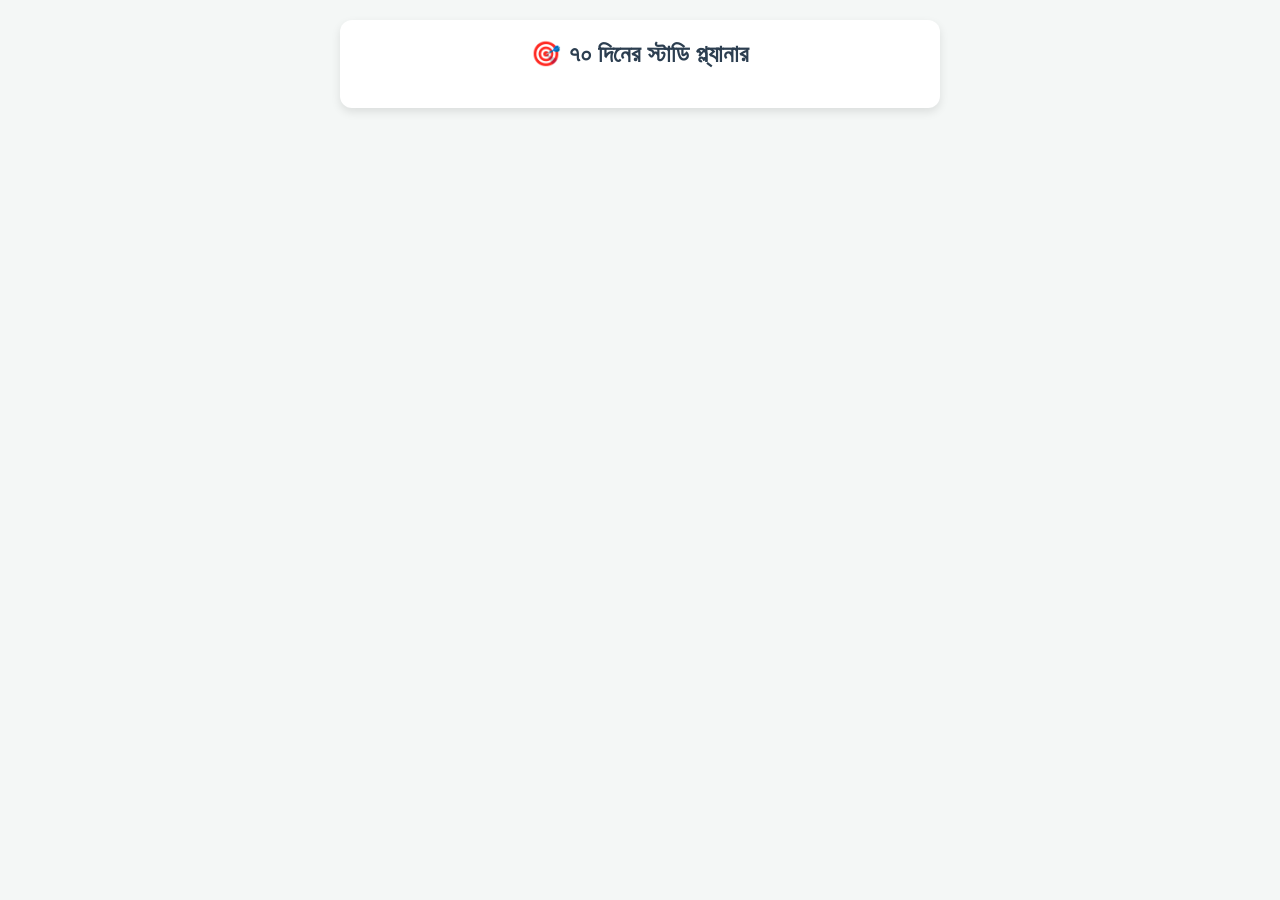
==== commit 61d59aba: "Update index[1].html" ====
--- a/index[1].html
+++ b/index[1].html
@@ -1,15 +1,29 @@
-<!doctype html>
-<html lang="bn"><head><meta charset="utf-8"><meta name="viewport" content="width=device-width,initial-scale=1,viewport-fit=cover"><meta name="theme-color" content="#061a0b"><meta name="description" content="HSC 28 Master Routine — 391 Day Academic to Admission Tracker"><link rel="manifest" href="manifest.json"><title>HSC 28 • Master Routine</title>
-<style>
-:root{--bg:#061a0b;--card:#0b2613;--card2:#0e3019;--green:#39ff88;--cyan:#39e7ff;--yellow:#ffe66d;--red:#ff5c6c;--text:#ecfff1;--muted:#9db8a5;--line:#1b4828}*{box-sizing:border-box}body{margin:0;background:radial-gradient(circle at 20% 0%,#10391b 0,#061a0b 42%,#030e06 100%);color:var(--text);font-family:system-ui,-apple-system,"Noto Sans Bengali",sans-serif}button,select{font:inherit}.wrap{width:min(780px,94%);margin:auto}.top{padding:18px 0 10px}.brand{background:linear-gradient(135deg,#0b2a14,#071c0d);border:1px solid var(--line);border-radius:22px;padding:18px;box-shadow:0 0 28px #0008}.eyebrow{font-size:11px;letter-spacing:1.4px;color:var(--cyan);font-weight:800}.title{font-size:clamp(25px,7vw,40px);line-height:1.05;margin:7px 0}.title span{color:var(--green)}.motto{margin:13px 0 0;color:var(--yellow);font-weight:900;font-size:16px}.motto2{margin:4px 0 0;color:#d9ffe4;font-size:14px;font-weight:700}.datebar{display:flex;gap:10px;align-items:stretch;margin-top:12px;flex-wrap:wrap}.datebox{flex:1;min-width:220px;background:#07170b;border:1px solid var(--line);border-radius:16px;padding:12px}.dayno{font-size:14px;color:var(--cyan);font-weight:800}.date{font-size:24px;font-weight:900;margin-top:2px}.weekday{color:var(--muted)}.phase{padding:12px 14px;border-radius:16px;background:#0b3218;border:1px solid #216c35;display:flex;align-items:center;font-weight:800;color:var(--green)}.controls{display:grid;grid-template-columns:1fr auto;gap:8px;margin:12px 0}.jump{background:#07170b;color:var(--text);border:1px solid var(--line);border-radius:13px;padding:10px 12px}.today{background:var(--green);color:#041108;border:0;border-radius:13px;padding:10px 13px;font-weight:900;cursor:pointer}.stats{display:grid;grid-template-columns:1fr 1fr;gap:10px;margin:12px 0}.stat{background:var(--card);border:1px solid var(--line);border-radius:17px;padding:13px}.stat small{color:var(--muted)}.big{font-size:25px;font-weight:900;margin-top:2px}.bar{height:9px;background:#06150a;border-radius:99px;overflow:hidden;margin-top:9px}.fill{height:100%;width:0;background:linear-gradient(90deg,var(--green),var(--cyan));border-radius:99px;transition:.25s}.tools{display:flex;justify-content:space-between;align-items:center;margin:14px 0 8px;gap:10px}.note{font-size:12px;color:var(--muted)}.reset{background:transparent;border:1px solid #63333b;color:#ff9ca6;border-radius:11px;padding:8px 11px;cursor:pointer}.daynav{display:grid;grid-template-columns:repeat(7,1fr);gap:5px;margin:10px 0 15px}.daynav button{background:#0b2613;color:#ccebd5;border:1px solid var(--line);border-radius:9px;padding:7px 2px;cursor:pointer;font-size:11px}.daynav button.active{background:var(--green);color:#041108;border-color:var(--green);font-weight:900}.section h2{font-size:19px;margin:0 0 10px}.task{background:linear-gradient(180deg,var(--card2),var(--card));border:1px solid var(--line);border-radius:18px;padding:14px;margin:10px 0}.taskhead{display:flex;gap:10px;align-items:flex-start}.check{appearance:none;width:24px;height:24px;border:2px solid #5d8b69;border-radius:8px;margin:0;flex:none;cursor:pointer;position:relative}.check:checked{background:var(--green);border-color:var(--green)}.check:checked:after{content:'✓';position:absolute;color:#031007;font-weight:1000;left:4px;top:-1px}.task h3{margin:0;font-size:16px}.tag{display:inline-block;font-size:10px;font-weight:900;color:#06150a;background:var(--cyan);padding:3px 7px;border-radius:99px;margin:0 0 5px}.topic{color:#fff;font-weight:800;line-height:1.45}.subtasks{margin:10px 0 0 34px;color:#ccebd5;font-size:13px;line-height:1.75}.subtasks div:before{content:'• ';color:var(--green);font-weight:900}.report{background:#101f12;border:1px dashed #456e50;border-radius:16px;padding:13px;margin-top:12px}.report h3{margin:0 0 7px;color:var(--yellow);font-size:15px}.report label{display:block;margin:7px 0;color:#d8eee0;font-size:13px}.footer{color:#789080;text-align:center;padding:25px 0 40px;font-size:12px}.source{color:#7fa68a;font-size:11px;line-height:1.6;margin-top:8px}@media(max-width:520px){.stats{grid-template-columns:1fr}.daynav{grid-template-columns:repeat(7,1fr)}.date{font-size:22px}.subtasks{margin-left:31px}.controls{grid-template-columns:1fr}}
-</style></head><body><header class="top"><div class="wrap"><div class="brand"><div class="eyebrow">HULKENSTEIN • EDGE COURSE • SCIENCE</div><div class="title">HSC 28 <span>MASTER ROUTINE</span></div><div class="motto">বিসমিল্লাহির রাহমানির রাহিম</div><div class="motto2">আমি পারব। Nothing is impossible.</div><div class="datebar"><div class="datebox"><div class="dayno" id="dayno"></div><div class="date" id="date"></div><div class="weekday" id="weekday"></div></div><div class="phase" id="phase"></div></div></div></div></header><main class="wrap"><div class="controls"><select class="jump" id="jump"></select><button class="today" id="today">আজকের Day</button></div><div class="stats"><div class="stat"><small>আজকের অগ্রগতি</small><div class="big" id="todayPct">0%</div><div class="bar"><div class="fill" id="todayFill"></div></div></div><div class="stat"><small>মোট অগ্রগতি</small><div class="big" id="allPct">0%</div><div class="bar"><div class="fill" id="allFill"></div></div></div><div class="stat"><small>সম্পন্ন দিন</small><div class="big" id="daysDone">0 / 391</div></div><div class="stat"><small>চলমান স্ট্রিক</small><div class="big" id="streak">0 দিন</div></div></div><div class="tools"><div class="note">✓ দিলে progress এই browser/device-এ সংরক্ষিত থাকবে।</div><button class="reset" id="reset">সব রিসেট</button></div><div class="daynav" id="daynav"></div><section class="section"><h2 id="heading"></h2><div id="tasks"></div></section><div class="footer">HSC 28 • Academic to Admission • মোট ৩৯১ Day<br><div class="source">Day 1 = ৩০-০৯-২০২৬ থেকে ধরা হয়েছে। PDF-এর Day Number অনুযায়ী routine সাজানো হয়েছে।</div></div></main>
-<script>
-const START=new Date(2026,8,30);const DAYS=[{"n":1,"date":"2026-09-30","phase":"PHASE 1 — ACADEMIC","tasks":[{"tag":"BASIC CLASS","title":"হাইয়ার ম্যাথ ১ম পত্র — ম্যাট্রিক্স ও নির্ণায়ক L-1"},{"tag":"BASIC CLASS","title":"কেমিস্ট্রি ১ম পত্র — ল্যাবরেটরির নিরাপদ ব্যবহার"}]},{"n":2,"date":"2026-10-01","phase":"PHASE 1 — ACADEMIC","tasks":[{"tag":"BASIC CLASS","title":"ফিজিক্স ১ম পত্র — ভৌত জগত ও পরিমাপ"},{"tag":"BASIC CLASS","title":"বায়োলজি ১ম পত্র — কোষ ও এর গঠন L-1"}]},{"n":3,"date":"2026-10-02","phase":"PHASE 1 — ACADEMIC","tasks":[{"tag":"BASIC CLASS","title":"বাংলা ১ম পত্র — অপরিচিতা L-1"},{"tag":"BASIC CLASS","title":"ইংরেজি ১ম পত্র — Unit-1 Lesson-1: The Parrot's Tale"}]},{"n":4,"date":"2026-10-03","phase":"PHASE 1 — ACADEMIC","tasks":[{"tag":"BASIC CLASS","title":"হাইয়ার ম্যাথ ১ম পত্র — ম্যাট্রিক্স ও নির্ণায়ক L-2"},{"tag":"BASIC CLASS","title":"কেমিস্ট্রি ১ম পত্র — গুণগত রসায়ন"}]},{"n":5,"date":"2026-10-04","phase":"PHASE 1 — ACADEMIC","tasks":[{"tag":"BASIC CLASS","title":"ফিজিক্স ১ম পত্র — ভেক্টর L-1"},{"tag":"BASIC CLASS","title":"বায়োলজি ১ম পত্র — কোষ ও এর গঠন L-2"}]},{"n":6,"date":"2026-10-05","phase":"PHASE 1 — ACADEMIC","tasks":[{"tag":"BASIC CLASS","title":"বাংলা ১ম পত্র — অপরিচিতা L-2"},{"tag":"BASIC CLASS","title":"ইংরেজি ১ম পত্র — Unit-1 Lesson-3: Children in School Part-1"}]},{"n":7,"date":"2026-10-06","phase":"PHASE 1 — ACADEMIC","tasks":[{"tag":"রিভিশন","title":"এই সপ্তাহের চ্যাপ্টার"},{"tag":"অনলাইন এক্সাম","title":"Edge Course / QZTest"}]},{"n":8,"date":"2026-10-07","phase":"PHASE 1 — ACADEMIC","tasks":[{"tag":"BASIC CLASS","title":"হাইয়ার ম্যাথ ১ম পত্র — ম্যাট্রিক্স ও নির্ণায়ক L-3"},{"tag":"BASIC CLASS","title":"কেমিস্ট্রি ১ম পত্র — মৌলের পর্যায়বৃত্ততা ও রাসায়নিক বন্ধন L-1"}]},{"n":9,"date":"2026-10-08","phase":"PHASE 1 — ACADEMIC","tasks":[{"tag":"BASIC CLASS","title":"ফিজিক্স ১ম পত্র — ভেক্টর L-2"},{"tag":"BASIC CLASS","title":"বায়োলজি ১ম পত্র — কোষ ও এর গঠন L-3"}]},{"n":10,"date":"2026-10-09","phase":"PHASE 1 — ACADEMIC","tasks":[{"tag":"BASIC CLASS","title":"বাংলা ১ম পত্র — বিদ্রোহী"},{"tag":"BASIC CLASS","title":"ইংরেজি ১ম পত্র — Unit-1 Lesson-3: Children in School Part-2"}]},{"n":11,"date":"2026-10-10","phase":"PHASE 1 — ACADEMIC","tasks":[{"tag":"BASIC CLASS","title":"হাইয়ার ম্যাথ ১ম পত্র — Vector L-1"},{"tag":"BASIC CLASS","title":"কেমিস্ট্রি ১ম পত্র — মৌলের পর্যায়বৃত্ততা ও রাসায়নিক বন্ধন L-2"}]},{"n":12,"date":"2026-10-11","phase":"PHASE 1 — ACADEMIC","tasks":[{"tag":"BASIC CLASS","title":"ফিজিক্স ১ম পত্র — ভেক্টর L-3"},{"tag":"BASIC CLASS","title":"বায়োলজি ১ম পত্র — কোষ বিভাজন L-1"}]},{"n":13,"date":"2026-10-12","phase":"PHASE 1 — ACADEMIC","tasks":[{"tag":"BASIC CLASS","title":"বাংলা ১ম পত্র — ফেব্রুয়ারি ১৯৬৯"},{"tag":"BASIC CLASS","title":"ইংরেজি ১ম পত্র — Unit-1 Lesson-4: Civic Engagement Part-1"}]},{"n":14,"date":"2026-10-13","phase":"PHASE 1 — ACADEMIC","tasks":[{"tag":"রিভিশন","title":"এই সপ্তাহের চ্যাপ্টার"},{"tag":"অনলাইন এক্সাম","title":"Edge Course / QZTest"}]},{"n":15,"date":"2026-10-14","phase":"PHASE 1 — ACADEMIC","tasks":[{"tag":"BASIC CLASS","title":"হাইয়ার ম্যাথ ১ম পত্র — Vector L-2"},{"tag":"BASIC CLASS","title":"কেমিস্ট্রি ১ম পত্র — মৌলের পর্যায়বৃত্ততা ও রাসায়নিক বন্ধন L-3"}]},{"n":16,"date":"2026-10-15","phase":"PHASE 1 — ACADEMIC","tasks":[{"tag":"BASIC CLASS","title":"ফিজিক্স ১ম পত্র — ভেক্টর L-4"},{"tag":"BASIC CLASS","title":"বায়োলজি ১ম পত্র — কোষ বিভাজন L-2"}]},{"n":17,"date":"2026-10-16","phase":"PHASE 1 — ACADEMIC","tasks":[{"tag":"BASIC CLASS","title":"বাংলা ১ম পত্র — সোনার তরঙ্গী"},{"tag":"BASIC CLASS","title":"ইংরেজি ১ম পত্র — Unit-1 Lesson-4: Civic Engagement Part-2"}]},{"n":18,"date":"2026-10-17","phase":"PHASE 1 — ACADEMIC","tasks":[{"tag":"BASIC CLASS","title":"হাইয়ার ম্যাথ ১ম পত্র — Vector L-3"},{"tag":"BASIC CLASS","title":"কেমিস্ট্রি ১ম পত্র — মৌলের পর্যায়বৃত্ততা ও রাসায়নিক বন্ধন L-4"}]},{"n":19,"date":"2026-10-18","phase":"PHASE 1 — ACADEMIC","tasks":[{"tag":"BASIC CLASS","title":"ফিজিক্স ১ম পত্র — ভেক্টর L-5"},{"tag":"BASIC CLASS","title":"বায়োলজি ১ম পত্র — কোষ রসায়ন L-1"}]},{"n":20,"date":"2026-10-19","phase":"PHASE 1 — ACADEMIC","tasks":[{"tag":"BASIC CLASS","title":"বাংলা ১ম পত্র — বিলাসী"},{"tag":"BASIC CLASS","title":"ইংরেজি ১ম পত্র — Unit-2 Lesson-1,2"}]},{"n":21,"date":"2026-10-20","phase":"PHASE 1 — ACADEMIC","tasks":[{"tag":"রিভিশন","title":"এই সপ্তাহের চ্যাপ্টার"},{"tag":"অনলাইন এক্সাম","title":"Edge Course / QZTest"}]},{"n":22,"date":"2026-10-21","phase":"PHASE 1 — ACADEMIC","tasks":[{"tag":"BASIC CLASS","title":"হাইয়ার ম্যাথ ১ম পত্র — Vector L-4"},{"tag":"BASIC CLASS","title":"কেমিস্ট্রি ১ম পত্র — মৌলের পর্যায়বৃত্ততা ও রাসায়নিক বন্ধন L-5"}]},{"n":23,"date":"2026-10-22","phase":"PHASE 1 — ACADEMIC","tasks":[{"tag":"BASIC CLASS","title":"ফিজিক্স ১ম পত্র — গতিবিদ্যা L-1"},{"tag":"BASIC CLASS","title":"বায়োলজি ১ম পত্র — কোষ রসায়ন L-2"}]},{"n":24,"date":"2026-10-23","phase":"PHASE 1 — ACADEMIC","tasks":[{"tag":"BASIC CLASS","title":"বাংলা ১ম পত্র — আমার পথ"},{"tag":"BASIC CLASS","title":"ইংরেজি ১ম পত্র — Unit-2 Lesson-3,4"}]},{"n":25,"date":"2026-10-24","phase":"PHASE 1 — ACADEMIC","tasks":[{"tag":"BASIC CLASS","title":"হাইয়ার ম্যাথ ১ম পত্র — সরলেরখা L-1"},{"tag":"BASIC CLASS","title":"কেমিস্ট্রি ১ম পত্র — মৌলের পর্যায়বৃত্ততা ও রাসায়নিক বন্ধন L-6"}]},{"n":26,"date":"2026-10-25","phase":"PHASE 1 — ACADEMIC","tasks":[{"tag":"BASIC CLASS","title":"ফিজিক্স ১ম পত্র — গতিবিদ্যা L-2"},{"tag":"BASIC CLASS","title":"বায়োলজি ১ম পত্র — কোষ রসায়ন L-3"}]},{"n":27,"date":"2026-10-26","phase":"PHASE 1 — ACADEMIC","tasks":[{"tag":"BASIC CLASS","title":"বাংলা ১ম পত্র — তাহারেই পড়ে মনে"},{"tag":"BASIC CLASS","title":"ইংরেজি ১ম পত্র — Unit-3 Lesson-1: Myths of Bengali"}]},{"n":28,"date":"2026-10-27","phase":"PHASE 1 — ACADEMIC","tasks":[{"tag":"রিভিশন","title":"এই সপ্তাহের চ্যাপ্টার"},{"tag":"অনলাইন এক্সাম","title":"Edge Course / QZTest"}]},{"n":29,"date":"2026-10-28","phase":"PHASE 1 — ACADEMIC","tasks":[{"tag":"BASIC CLASS","title":"হাইয়ার ম্যাথ ১ম পত্র — সরলেরখা L-2"},{"tag":"BASIC CLASS","title":"কেমিস্ট্রি ১ম পত্র — মৌলের পর্যায়বৃত্ততা ও রাসায়নিক বন্ধন L-7"}]},{"n":30,"date":"2026-10-29","phase":"PHASE 1 — ACADEMIC","tasks":[{"tag":"BASIC CLASS","title":"ফিজিক্স ১ম পত্র — গতিবিদ্যা L-3"},{"tag":"BASIC CLASS","title":"বায়োলজি ১ম পত্র — অণুজীব L-1"}]},{"n":31,"date":"2026-10-30","phase":"PHASE 1 — ACADEMIC","tasks":[{"tag":"BASIC CLASS","title":"বাংলা ১ম পত্র — মানব কল্যাণ"},{"tag":"BASIC CLASS","title":"ইংরেজি ১ম পত্র — Unit-3 Lesson-2: Icarus"}]},{"n":32,"date":"2026-10-31","phase":"PHASE 1 — ACADEMIC","tasks":[{"tag":"BASIC CLASS","title":"হাইয়ার ম্যাথ ১ম পত্র — সরলেরখা L-3"},{"tag":"BASIC CLASS","title":"কেমিস্ট্রি ১ম পত্র — রাসায়নিক পরিবর্তন L-1"}]},{"n":33,"date":"2026-11-01","phase":"PHASE 1 — ACADEMIC","tasks":[{"tag":"BASIC CLASS","title":"ফিজিক্স ১ম পত্র — নিউটনিয়ান বলবিদ্যা L-1"},{"tag":"BASIC CLASS","title":"বায়োলজি ১ম পত্র — অণুজীব L-2"}]},{"n":34,"date":"2026-11-02","phase":"PHASE 1 — ACADEMIC","tasks":[{"tag":"BASIC CLASS","title":"বাংলা ১ম পত্র — প্রতিদান"},{"tag":"BASIC CLASS","title":"ইংরেজি ১ম পত্র — Unit-3 Lesson-3,4"}]},{"n":35,"date":"2026-11-03","phase":"PHASE 1 — ACADEMIC","tasks":[{"tag":"রিভিশন","title":"এই সপ্তাহের চ্যাপ্টার"},{"tag":"অনলাইন এক্সাম","title":"Edge Course / QZTest"}]},{"n":36,"date":"2026-11-04","phase":"PHASE 1 — ACADEMIC","tasks":[{"tag":"BASIC CLASS","title":"হাইয়ার ম্যাথ ১ম পত্র — সরলেরখা L-4"},{"tag":"BASIC CLASS","title":"কেমিস্ট্রি ১ম পত্র — রাসায়নিক পরিবর্তন L-2"}]},{"n":37,"date":"2026-11-05","phase":"PHASE 1 — ACADEMIC","tasks":[{"tag":"BASIC CLASS","title":"ফিজিক্স ১ম পত্র — নিউটনিয়ান বলবিদ্যা L-2"},{"tag":"BASIC CLASS","title":"বায়োলজি ১ম পত্র — শৈবাল ও ছত্রাক L-1"}]},{"n":38,"date":"2026-11-06","phase":"PHASE 1 — ACADEMIC","tasks":[{"tag":"BASIC CLASS","title":"বাংলা ১ম পত্র — ছবি"},{"tag":"BASIC CLASS","title":"ইংরেজি ১ম পত্র — Unit-4 Lesson-1,2: Three Speeches Great Women Part-1"}]},{"n":39,"date":"2026-11-07","phase":"PHASE 1 — ACADEMIC","tasks":[{"tag":"BASIC CLASS","title":"হাইয়ার ম্যাথ ১ম পত্র — সরলেরখা L-5"},{"tag":"BASIC CLASS","title":"কেমিস্ট্রি ১ম পত্র — রাসায়নিক পরিবর্তন L-3"}]},{"n":40,"date":"2026-11-08","phase":"PHASE 1 — ACADEMIC","tasks":[{"tag":"BASIC CLASS","title":"ফিজিক্স ১ম পত্র — নিউটনিয়ান বলবিদ্যা L-3"},{"tag":"BASIC CLASS","title":"বায়োলজি ১ম পত্র — শৈবাল ও ছত্রাক L-2"}]},{"n":41,"date":"2026-11-09","phase":"PHASE 1 — ACADEMIC","tasks":[{"tag":"BASIC CLASS","title":"বাংলা ১ম পত্র — পড়া"},{"tag":"BASIC CLASS","title":"ইংরেজি ১ম পত্র — Unit-4 Lesson-1,2: Three Speeches Great Women Part-2"}]},{"n":42,"date":"2026-11-10","phase":"PHASE 1 — ACADEMIC","tasks":[{"tag":"রিভিশন","title":"এই সপ্তাহের চ্যাপ্টার"},{"tag":"অনলাইন এক্সাম","title":"Edge Course / QZTest"}]},{"n":43,"date":"2026-11-11","phase":"PHASE 1 — ACADEMIC","tasks":[{"tag":"BASIC CLASS","title":"হাইয়ার ম্যাথ ১ম পত্র — সরলেরখা L-6"},{"tag":"BASIC CLASS","title":"কেমিস্ট্রি ১ম পত্র — কর্মমুখী রসায়ন L-1"}]},{"n":44,"date":"2026-11-12","phase":"PHASE 1 — ACADEMIC","tasks":[{"tag":"BASIC CLASS","title":"ফিজিক্স ১ম পত্র — নিউটনিয়ান বলবিদ্যা L-4"},{"tag":"BASIC CLASS","title":"বায়োলজি ১ম পত্র — ব্রায়োফাইটা ও টেরিডোফাইটা"}]},{"n":45,"date":"2026-11-13","phase":"PHASE 1 — ACADEMIC","tasks":[{"tag":"BASIC CLASS","title":"বাংলা ১ম পত্র — সুচেতনা"},{"tag":"BASIC CLASS","title":"ইংরেজি ১ম পত্র — Unit-4 Lesson-1: Banga Bandhu's Speech"}]},{"n":46,"date":"2026-11-14","phase":"PHASE 1 — ACADEMIC","tasks":[{"tag":"BASIC CLASS","title":"হাইয়ার ম্যাথ ১ম পত্র — বৃ L-1"},{"tag":"BASIC CLASS","title":"কেমিস্ট্রি ১ম পত্র — কর্মমুখী রসায়ন L-2"}]},{"n":47,"date":"2026-11-15","phase":"PHASE 1 — ACADEMIC","tasks":[{"tag":"BASIC CLASS","title":"ফিজিক্স ১ম পত্র — নিউটনিয়ান বলবিদ্যা L-5"},{"tag":"BASIC CLASS","title":"বায়োলজি ১ম পত্র — নগ্নবীজী ও আবৃতবীজী উদ্ভিদ"}]},{"n":48,"date":"2026-11-16","phase":"PHASE 1 — ACADEMIC","tasks":[{"tag":"BASIC CLASS","title":"বাংলা ১ম পত্র — বায়ান্নর দিনগুলো"},{"tag":"BASIC CLASS","title":"ইংরেজি ১ম পত্র — Unit-4 Lesson-1: Nelson Mandela"}]},{"n":49,"date":"2026-11-17","phase":"PHASE 1 — ACADEMIC","tasks":[{"tag":"রিভিশন","title":"এই সপ্তাহের চ্যাপ্টার"},{"tag":"অনলাইন এক্সাম","title":"Edge Course / QZTest"}]},{"n":50,"date":"2026-11-18","phase":"PHASE 1 — ACADEMIC","tasks":[{"tag":"BASIC CLASS","title":"হাইয়ার ম্যাথ ১ম পত্র — বৃ L-2"},{"tag":"BASIC CLASS","title":"ফিজিক্স ১ম পত্র — কাজ, শক্তি ও ক্ষমতা L-1"}]},{"n":51,"date":"2026-11-19","phase":"PHASE 1 — ACADEMIC","tasks":[{"tag":"BASIC CLASS","title":"বায়োলজি ১ম পত্র — পুষ্প ও পুষ্পতত্ত্ব L-1"},{"tag":"BASIC CLASS","title":"বাংলা ১ম পত্র — বাংলা নব লেখকদের প্রতি নিবেদন"}]},{"n":52,"date":"2026-11-20","phase":"PHASE 1 — ACADEMIC","tasks":[{"tag":"BASIC CLASS","title":"ইংরেজি ১ম পত্র — Unit-5 Lesson-1,2,3"},{"tag":"BASIC CLASS","title":"হাইয়ার ম্যাথ ১ম পত্র — বৃ L-3"}]},{"n":53,"date":"2026-11-21","phase":"PHASE 1 — ACADEMIC","tasks":[{"tag":"BASIC CLASS","title":"ফিজিক্স ১ম পত্র — কাজ, শক্তি ও ক্ষমতা L-2"},{"tag":"BASIC CLASS","title":"বায়োলজি ১ম পত্র — পুষ্প ও পুষ্পতত্ত্ব L-2"}]},{"n":54,"date":"2026-11-22","phase":"PHASE 1 — ACADEMIC","tasks":[{"tag":"BASIC CLASS","title":"বাংলা ১ম পত্র — আমি কিংবদন্তীর কথা বলছি"},{"tag":"BASIC CLASS","title":"ইংরেজি ১ম পত্র — Unit-5 Lesson-4"}]},{"n":55,"date":"2026-11-23","phase":"PHASE 1 — ACADEMIC","tasks":[{"tag":"BASIC CLASS","title":"হাইয়ার ম্যাথ ১ম পত্র — বৃ L-4"},{"tag":"BASIC CLASS","title":"ফিজিক্স ১ম পত্র — কাজ, শক্তি ও ক্ষমতা L-3"}]},{"n":56,"date":"2026-11-24","phase":"PHASE 1 — ACADEMIC","tasks":[{"tag":"রিভিশন","title":"এই সপ্তাহের চ্যাপ্টার"},{"tag":"অনলাইন এক্সাম","title":"Edge Course / QZTest"}]},{"n":57,"date":"2026-11-25","phase":"PHASE 1 — ACADEMIC","tasks":[{"tag":"BASIC CLASS","title":"বায়োলজি ১ম পত্র — উদ্ভিদ শারীরতত্ত্ব L-1"},{"tag":"BASIC CLASS","title":"বাংলা ১ম পত্র — মাসি-পিসি"}]},{"n":58,"date":"2026-11-26","phase":"PHASE 1 — ACADEMIC","tasks":[{"tag":"BASIC CLASS","title":"ইংরেজি ১ম পত্র — Unit-5 Lesson-5: Frederick Douglass"},{"tag":"BASIC CLASS","title":"হাইয়ার ম্যাথ ১ম পত্র — বৃ L-5"}]},{"n":59,"date":"2026-11-27","phase":"PHASE 1 — ACADEMIC","tasks":[{"tag":"BASIC CLASS","title":"ফিজিক্স ১ম পত্র — মহাকর্ষ ও অভিকর্ষ L-1"},{"tag":"BASIC CLASS","title":"বায়োলজি ১ম পত্র — উদ্ভিদ শারীরতত্ত্ব L-2"}]},{"n":60,"date":"2026-11-28","phase":"PHASE 1 — ACADEMIC","tasks":[{"tag":"BASIC CLASS","title":"বাংলা ১ম পত্র — নুরলদীনের কথা মনে পড়ে যায়"},{"tag":"BASIC CLASS","title":"ইংরেজি ১ম পত্র — Unit-6: Tours & Travels"}]},{"n":61,"date":"2026-11-29","phase":"PHASE 1 — ACADEMIC","tasks":[{"tag":"BASIC CLASS","title":"হাইয়ার ম্যাথ ১ম পত্র — বিন্যাস ও সমাবেশ L-1"},{"tag":"BASIC CLASS","title":"ফিজিক্স ১ম পত্র — মহাকর্ষ ও অভিকর্ষ L-2"}]},{"n":62,"date":"2026-11-30","phase":"PHASE 1 — ACADEMIC","tasks":[{"tag":"BASIC CLASS","title":"বায়োলজি ১ম পত্র — উদ্ভিদ শারীরতত্ত্ব L-3"},{"tag":"BASIC CLASS","title":"বাংলা ১ম পত্র — আহ্বান"}]},{"n":63,"date":"2026-12-01","phase":"PHASE 1 — ACADEMIC","tasks":[{"tag":"রিভিশন","title":"এই সপ্তাহের চ্যাপ্টার"},{"tag":"অনলাইন এক্সাম","title":"Edge Course / QZTest"}]},{"n":64,"date":"2026-12-02","phase":"PHASE 1 — ACADEMIC","tasks":[{"tag":"BASIC CLASS","title":"ইংরেজি ১ম পত্র — Unit-7 Lesson-1: Brojen Das"},{"tag":"BASIC CLASS","title":"হাইয়ার ম্যাথ ১ম পত্র — বিন্যাস ও সমাবেশ L-2"}]},{"n":65,"date":"2026-12-03","phase":"PHASE 1 — ACADEMIC","tasks":[{"tag":"BASIC CLASS","title":"ফিজিক্স ১ম পত্র — মহাকর্ষ ও অভিকর্ষ L-3"},{"tag":"BASIC CLASS","title":"বায়োলজি ১ম পত্র — উদ্ভিদ প্রজনন"}]},{"n":66,"date":"2026-12-04","phase":"PHASE 1 — ACADEMIC","tasks":[{"tag":"BASIC CLASS","title":"বাংলা ১ম পত্র — মহাজাগতিক কিউরেটর"},{"tag":"BASIC CLASS","title":"ইংরেজি ১ম পত্র — Unit-7 Lesson-2"}]},{"n":67,"date":"2026-12-05","phase":"PHASE 1 — ACADEMIC","tasks":[{"tag":"BASIC CLASS","title":"হাইয়ার ম্যাথ ১ম পত্র — বিন্যাস ও সমাবেশ L-3"},{"tag":"BASIC CLASS","title":"ফিজিক্স ১ম পত্র — পদার্থের গাঠনিক ধর্ম L-1"}]},{"n":68,"date":"2026-12-06","phase":"PHASE 1 — ACADEMIC","tasks":[{"tag":"BASIC CLASS","title":"বায়োলজি ১ম পত্র — জীবপ্রযুক্তি L-1"},{"tag":"BASIC CLASS","title":"বাংলা ১ম পত্র — গৃহ"}]},{"n":69,"date":"2026-12-07","phase":"PHASE 1 — ACADEMIC","tasks":[{"tag":"BASIC CLASS","title":"ইংরেজি ১ম পত্র — Unit-7 Lesson-3: The Unbeaten Girls"},{"tag":"BASIC CLASS","title":"হাইয়ার ম্যাথ ১ম পত্র — বিন্যাস ও সমাবেশ L-4"}]},{"n":70,"date":"2026-12-08","phase":"PHASE 1 — ACADEMIC","tasks":[{"tag":"রিভিশন","title":"এই সপ্তাহের চ্যাপ্টার"},{"tag":"অনলাইন এক্সাম","title":"Edge Course / QZTest"}]},{"n":71,"date":"2026-12-09","phase":"PHASE 1 — ACADEMIC","tasks":[{"tag":"BASIC CLASS","title":"ফিজিক্স ১ম পত্র — পদার্থের গাঠনিক ধর্ম L-2"},{"tag":"BASIC CLASS","title":"বায়োলজি ১ম পত্র — জীবপ্রযুক্তি L-2"}]},{"n":72,"date":"2026-12-10","phase":"PHASE 1 — ACADEMIC","tasks":[{"tag":"BASIC CLASS","title":"বাংলা ১ম পত্র — লালসালু L-1"},{"tag":"BASIC CLASS","title":"ইংরেজি ১ম পত্র — Unit-8 Lesson-1,2: Warmth in Relationships"}]},{"n":73,"date":"2026-12-11","phase":"PHASE 1 — ACADEMIC","tasks":[{"tag":"BASIC CLASS","title":"হাইয়ার ম্যাথ ১ম পত্র — বিন্যাস ও সমাবেশ L-5"},{"tag":"BASIC CLASS","title":"ফিজিক্স ১ম পত্র — পর্যায়বৃত্ত গতি L-1"}]},{"n":74,"date":"2026-12-12","phase":"PHASE 1 — ACADEMIC","tasks":[{"tag":"BASIC CLASS","title":"বায়োলজি ১ম পত্র — জীবের পরিবেশ L-1"},{"tag":"BASIC CLASS","title":"বাংলা ১ম পত্র — লালসালু L-2"}]},{"n":75,"date":"2026-12-13","phase":"PHASE 1 — ACADEMIC","tasks":[{"tag":"BASIC CLASS","title":"ইংরেজি ১ম পত্র — Unit-8 Lesson-3,4: A Mother in Mannville"},{"tag":"BASIC CLASS","title":"হাইয়ার ম্যাথ ১ম পত্র — ত্রিকোণমিতিক অনুপাত L-1"}]},{"n":76,"date":"2026-12-14","phase":"PHASE 1 — ACADEMIC","tasks":[{"tag":"BASIC CLASS","title":"ফিজিক্স ১ম পত্র — পর্যায়বৃত্ত গতি L-2"},{"tag":"BASIC CLASS","title":"বায়োলজি ১ম পত্র — জীবের পরিবেশ L-2"}]},{"n":77,"date":"2026-12-15","phase":"PHASE 1 — ACADEMIC","tasks":[{"tag":"রিভিশন","title":"এই সপ্তাহের চ্যাপ্টার"},{"tag":"অনলাইন এক্সাম","title":"Edge Course / QZTest"}]},{"n":78,"date":"2026-12-16","phase":"PHASE 1 — ACADEMIC","tasks":[{"tag":"BASIC CLASS","title":"বাংলা ১ম পত্র — লালসালু L-3"},{"tag":"BASIC CLASS","title":"ইংরেজি ১ম পত্র — Unit-9 Lesson-1,2"}]},{"n":79,"date":"2026-12-17","phase":"PHASE 1 — ACADEMIC","tasks":[{"tag":"BASIC CLASS","title":"হাইয়ার ম্যাথ ১ম পত্র — ত্রিকোণমিতিক অনুপাত L-2"},{"tag":"BASIC CLASS","title":"ফিজিক্স ১ম পত্র — পর্যায়বৃত্ত গতি L-3"}]},{"n":80,"date":"2026-12-18","phase":"PHASE 1 — ACADEMIC","tasks":[{"tag":"BASIC CLASS","title":"বাংলা ১ম পত্র — লালসালু L-4"},{"tag":"BASIC CLASS","title":"ইংরেজি ১ম পত্র — Unit-9 Lesson-3,4"}]},{"n":81,"date":"2026-12-19","phase":"PHASE 1 — ACADEMIC","tasks":[{"tag":"BASIC CLASS","title":"হাইয়ার ম্যাথ ১ম পত্র — বিপরীত ত্রিকোণমিতিক অনুপাত L-1"},{"tag":"BASIC CLASS","title":"ফিজিক্স ১ম পত্র — তরঙ্গ L-1"}]},{"n":82,"date":"2026-12-20","phase":"PHASE 1 — ACADEMIC","tasks":[{"tag":"BASIC CLASS","title":"বাংলা ১ম পত্র — লালসালু L-5"},{"tag":"BASIC CLASS","title":"ইংরেজি ১ম পত্র — Unit-10 Lesson-1 Part-1"}]},{"n":83,"date":"2026-12-21","phase":"PHASE 1 — ACADEMIC","tasks":[{"tag":"BASIC CLASS","title":"হাইয়ার ম্যাথ ১ম পত্র — বিপরীত ত্রিকোণমিতিক অনুপাত L-2"},{"tag":"BASIC CLASS","title":"ফিজিক্স ১ম পত্র — তরঙ্গ L-2"}]},{"n":84,"date":"2026-12-22","phase":"PHASE 1 — ACADEMIC","tasks":[{"tag":"রিভিশন","title":"এই সপ্তাহের চ্যাপ্টার"},{"tag":"অনলাইন এক্সাম","title":"Edge Course / QZTest"}]},{"n":85,"date":"2026-12-23","phase":"PHASE 1 — ACADEMIC","tasks":[{"tag":"BASIC CLASS","title":"বাংলা ১ম পত্র — সিরাজউদ্দৌলা অঙ্ক-১"},{"tag":"BASIC CLASS","title":"ইংরেজি ১ম পত্র — Unit-10 Lesson-1 Part-2"}]},{"n":86,"date":"2026-12-24","phase":"PHASE 1 — ACADEMIC","tasks":[{"tag":"BASIC CLASS","title":"হাইয়ার ম্যাথ ১ম পত্র — বিপরীত ত্রিকোণমিতিক অনুপাত L-3"},{"tag":"BASIC CLASS","title":"ফিজিক্স ১ম পত্র — তরঙ্গ L-3"}]},{"n":87,"date":"2026-12-25","phase":"PHASE 1 — ACADEMIC","tasks":[{"tag":"BASIC CLASS","title":"বাংলা ১ম পত্র — সিরাজউদ্দৌলা অঙ্ক-২"},{"tag":"BASIC CLASS","title":"ইংরেজি ১ম পত্র — Unit-10 Lesson-2"}]},{"n":88,"date":"2026-12-26","phase":"PHASE 1 — ACADEMIC","tasks":[{"tag":"BASIC CLASS","title":"হাইয়ার ম্যাথ ১ম পত্র — বিপরীত ত্রিকোণমিতিক অনুপাত L-4"},{"tag":"BASIC CLASS","title":"ফিজিক্স ১ম পত্র — তরঙ্গ L-4"}]},{"n":89,"date":"2026-12-27","phase":"PHASE 1 — ACADEMIC","tasks":[{"tag":"BASIC CLASS","title":"বাংলা ১ম পত্র — সিরাজউদ্দৌলা অঙ্ক-৩"},{"tag":"BASIC CLASS","title":"ইংরেজি ১ম পত্র — Unit-10 Lesson-3"}]},{"n":90,"date":"2026-12-28","phase":"PHASE 1 — ACADEMIC","tasks":[{"tag":"BASIC CLASS","title":"হাইয়ার ম্যাথ ১ম পত্র — বিপরীত ত্রিকোণমিতিক অনুপাত L-5"},{"tag":"BASIC CLASS","title":"ফিজিক্স ১ম পত্র — আদর্শ গ্যাস L-1"}]},{"n":91,"date":"2026-12-29","phase":"PHASE 1 — ACADEMIC","tasks":[{"tag":"রিভিশন","title":"এই সপ্তাহের চ্যাপ্টার"},{"tag":"অনলাইন এক্সাম","title":"Edge Course / QZTest"}]},{"n":92,"date":"2026-12-30","phase":"PHASE 1 — ACADEMIC","tasks":[{"tag":"BASIC CLASS","title":"বাংলা ১ম পত্র — সিরাজউদ্দৌলা অঙ্ক-৪"},{"tag":"BASIC CLASS","title":"ইংরেজি ১ম পত্র — Unit-10 Lesson-4: Fitness"}]},{"n":93,"date":"2026-12-31","phase":"PHASE 1 — ACADEMIC","tasks":[{"tag":"BASIC CLASS","title":"হাইয়ার ম্যাথ ১ম পত্র — ফাংশন ও ফাংশনের লেখচিত্র L-1"},{"tag":"BASIC CLASS","title":"ফিজিক্স ১ম পত্র — আদর্শ গ্যাস L-2"}]},{"n":94,"date":"2027-01-01","phase":"PHASE 1 — ACADEMIC","tasks":[{"tag":"BASIC CLASS","title":"বাংলা ১ম পত্র — রেইনকোট"},{"tag":"BASIC CLASS","title":"ইংরেজি ১ম পত্র — Unit-11 Lesson-1,2"}]},{"n":95,"date":"2027-01-02","phase":"PHASE 1 — ACADEMIC","tasks":[{"tag":"BASIC CLASS","title":"হাইয়ার ম্যাথ ১ম পত্র — ফাংশন ও ফাংশনের লেখচিত্র L-2"},{"tag":"BASIC CLASS","title":"ফিজিক্স ১ম পত্র — আদর্শ গ্যাস L-3"}]},{"n":96,"date":"2027-01-03","phase":"PHASE 1 — ACADEMIC","tasks":[{"tag":"BASIC CLASS","title":"বাংলা ১ম পত্র — নেকলেস"},{"tag":"BASIC CLASS","title":"ইংরেজি ১ম পত্র — Unit-11 Lesson-3,4,5"}]},{"n":97,"date":"2027-01-04","phase":"PHASE 1 — ACADEMIC","tasks":[{"tag":"BASIC CLASS","title":"হাইয়ার ম্যাথ ১ম পত্র — অন্তরঙ্গীকরণ L-1"},{"tag":"BASIC CLASS","title":"বাংলা ১ম পত্র — ঋতু বর্ণনা"}]},{"n":98,"date":"2027-01-05","phase":"PHASE 1 — ACADEMIC","tasks":[{"tag":"রিভিশন","title":"এই সপ্তাহের চ্যাপ্টার"},{"tag":"অনলাইন এক্সাম","title":"Edge Course / QZTest"}]},{"n":99,"date":"2027-01-06","phase":"PHASE 1 — ACADEMIC","tasks":[{"tag":"BASIC CLASS","title":"ইংরেজি ১ম পত্র — Unit-12 Lesson-1,2,3"},{"tag":"BASIC CLASS","title":"হাইয়ার ম্যাথ ১ম পত্র — অন্তরঙ্গীকরণ L-2"}]},{"n":100,"date":"2027-01-07","phase":"PHASE 1 — ACADEMIC","tasks":[{"tag":"BASIC CLASS","title":"বাংলা ১ম পত্র — কপিলদাস মুমুর শেষ কাজ"},{"tag":"BASIC CLASS","title":"ইংরেজি ১ম পত্র — Unit-12 Lesson-4,5"}]},{"n":101,"date":"2027-01-08","phase":"PHASE 1 — ACADEMIC","tasks":[{"tag":"BASIC CLASS","title":"হাইয়ার ম্যাথ ১ম পত্র — অন্তরঙ্গীকরণ L-3"},{"tag":"BASIC CLASS","title":"বাংলা ১ম পত্র — আঠারো বছর বয়স"}]},{"n":102,"date":"2027-01-09","phase":"PHASE 1 — ACADEMIC","tasks":[{"tag":"BASIC CLASS","title":"ইংরেজি ১ম পত্র — Seen Comprehension"},{"tag":"BASIC CLASS","title":"হাইয়ার ম্যাথ ১ম পত্র — অন্তরঙ্গীকরণ L-4"}]},{"n":103,"date":"2027-01-10","phase":"PHASE 1 — ACADEMIC","tasks":[{"tag":"BASIC CLASS","title":"বাংলা ১ম পত্র — গল্প কাবুল"},{"tag":"BASIC CLASS","title":"ইংরেজি ১ম পত্র — Summary of Poems"}]},{"n":104,"date":"2027-01-11","phase":"PHASE 1 — ACADEMIC","tasks":[{"tag":"BASIC CLASS","title":"হাইয়ার ম্যাথ ১ম পত্র — অন্তরঙ্গীকরণ L-5"},{"tag":"BASIC CLASS","title":"বাংলা ১ম পত্র — প্রত্যাবর্তনের লক্ষ্যে"}]},{"n":105,"date":"2027-01-12","phase":"PHASE 1 — ACADEMIC","tasks":[{"tag":"রিভিশন","title":"এই সপ্তাহের চ্যাপ্টার"},{"tag":"অনলাইন এক্সাম","title":"Edge Course / QZTest"}]},{"n":106,"date":"2027-01-13","phase":"PHASE 1 — ACADEMIC","tasks":[{"tag":"BASIC CLASS","title":"ইংরেজি ১ম পত্র — Rearranging Sentences"},{"tag":"BASIC CLASS","title":"হাইয়ার ম্যাথ ১ম পত্র — অন্তরঙ্গীকরণ L-6"}]},{"n":107,"date":"2027-01-14","phase":"PHASE 1 — ACADEMIC","tasks":[{"tag":"BASIC CLASS","title":"বাংলা ১ম পত্র — জীবন ও বৃক্ষ"},{"tag":"BASIC CLASS","title":"ইংরেজি ১ম পত্র — Flow Chart & Summary"}]},{"n":108,"date":"2027-01-15","phase":"PHASE 1 — ACADEMIC","tasks":[{"tag":"BASIC CLASS","title":"হাইয়ার ম্যাথ ১ম পত্র — অন্তরঙ্গীকরণ L-7"},{"tag":"BASIC CLASS","title":"বাংলা ১ম পত্র — অর্ধাঙ্গী"}]},{"n":109,"date":"2027-01-16","phase":"PHASE 1 — ACADEMIC","tasks":[{"tag":"BASIC CLASS","title":"ইংরেজি ১ম পত্র — Completing Story"},{"tag":"BASIC CLASS","title":"হাইয়ার ম্যাথ ১ম পত্র — যোগজীকরণ L-1"}]},{"n":110,"date":"2027-01-17","phase":"PHASE 1 — ACADEMIC","tasks":[{"tag":"BASIC CLASS","title":"বাংলা ১ম পত্র — যৌবনের গান"},{"tag":"BASIC CLASS","title":"ইংরেজি ১ম পত্র — Paragraph"}]},{"n":111,"date":"2027-01-18","phase":"PHASE 1 — ACADEMIC","tasks":[{"tag":"BASIC CLASS","title":"হাইয়ার ম্যাথ ১ম পত্র — যোগজীকরণ L-2"},{"tag":"BASIC CLASS","title":"বাংলা ১ম পত্র — বিভীষণের প্রতি মেঘনাদ"}]},{"n":112,"date":"2027-01-19","phase":"PHASE 1 — ACADEMIC","tasks":[{"tag":"রিভিশন","title":"এই সপ্তাহের চ্যাপ্টার"},{"tag":"অনলাইন এক্সাম","title":"Edge Course / QZTest"}]},{"n":113,"date":"2027-01-20","phase":"PHASE 1 — ACADEMIC","tasks":[{"tag":"BASIC CLASS","title":"ইংরেজি ১ম পত্র — Graph & Chart"},{"tag":"BASIC CLASS","title":"হাইয়ার ম্যাথ ১ম পত্র — যোগজীকরণ L-3"}]},{"n":114,"date":"2027-01-21","phase":"PHASE 1 — ACADEMIC","tasks":[{"tag":"BASIC CLASS","title":"বাংলা ১ম পত্র — সাহিত্যে খেলা"},{"tag":"BASIC CLASS","title":"ইংরেজি ১ম পত্র — Parts of Speech"}]},{"n":115,"date":"2027-01-22","phase":"PHASE 1 — ACADEMIC","tasks":[{"tag":"BASIC CLASS","title":"হাইয়ার ম্যাথ ১ম পত্র — যোগজীকরণ L-4"},{"tag":"BASIC CLASS","title":"ইংরেজি ১ম পত্র — Phrase & Clause"}]},{"n":116,"date":"2027-01-23","phase":"PHASE 1 — ACADEMIC","tasks":[{"tag":"BASIC CLASS","title":"হাইয়ার ম্যাথ ১ম পত্র — যোগজীকরণ L-5"},{"tag":"BASIC CLASS","title":"ইংরেজি ১ম পত্র — Informal Letter"}]},{"n":117,"date":"2027-01-24","phase":"PHASE 1 — ACADEMIC","tasks":[{"tag":"BASIC CLASS","title":"হাইয়ার ম্যাথ ১ম পত্র — যোগজীকরণ L-6"},{"tag":"BASIC CLASS","title":"হাইয়ার ম্যাথ ২য় পত্র — বাস্তব সংখ্যা ও অসমতা L-1"}]},{"n":118,"date":"2027-01-25","phase":"PHASE 1 — ACADEMIC","tasks":[{"tag":"BASIC CLASS","title":"কেমিস্ট্রি ২য় পত্র — পরিবেশ রসায়ন L-1"},{"tag":"BASIC CLASS","title":"ফিজিক্স ২য় পত্র — তাপগতিবিদ্যা L-1"}]},{"n":119,"date":"2027-01-26","phase":"PHASE 1 — ACADEMIC","tasks":[{"tag":"রিভিশন","title":"এই সপ্তাহের চ্যাপ্টার"},{"tag":"অনলাইন এক্সাম","title":"Edge Course / QZTest"}]},{"n":120,"date":"2027-01-27","phase":"PHASE 1 — ACADEMIC","tasks":[{"tag":"BASIC CLASS","title":"বায়োলজি ২য় পত্র — প্রাণীর বিভিন্নতা ও শ্রেণিবিন্যাস L-1"},{"tag":"BASIC CLASS","title":"বাংলা ২য় পত্র — উচ্চারণ: অক্ষরধ্বনির উচ্চারণ"}]},{"n":121,"date":"2027-01-28","phase":"PHASE 1 — ACADEMIC","tasks":[{"tag":"BASIC CLASS","title":"ইংরেজি ২য় পত্র — Tense (Masterclass)"},{"tag":"BASIC CLASS","title":"হাইয়ার ম্যাথ ২য় পত্র — বাস্তব সংখ্যা ও অসমতা L-2"}]},{"n":122,"date":"2027-01-29","phase":"PHASE 1 — ACADEMIC","tasks":[{"tag":"BASIC CLASS","title":"কেমিস্ট্রি ২য় পত্র — পরিবেশ রসায়ন L-2"},{"tag":"BASIC CLASS","title":"ফিজিক্স ২য় পত্র — তাপগতিবিদ্যা L-2"}]},{"n":123,"date":"2027-01-30","phase":"PHASE 1 — ACADEMIC","tasks":[{"tag":"BASIC CLASS","title":"বায়োলজি ২য় পত্র — প্রাণীর বিভিন্নতা ও শ্রেণিবিন্যাস L-2"},{"tag":"BASIC CLASS","title":"বাংলা ২য় পত্র — উচ্চারণ: র-ধ্বনির উচ্চারণ"}]},{"n":124,"date":"2027-01-31","phase":"PHASE 1 — ACADEMIC","tasks":[{"tag":"BASIC CLASS","title":"ইংরেজি ২য় পত্র — Tense L-1"},{"tag":"BASIC CLASS","title":"হাইয়ার ম্যাথ ২য় পত্র — যাগাশয়ী পাগাম"}]},{"n":125,"date":"2027-02-01","phase":"PHASE 1 — ACADEMIC","tasks":[{"tag":"BASIC CLASS","title":"কেমিস্ট্রি ২য় পত্র — পরিবেশ রসায়ন L-3"},{"tag":"BASIC CLASS","title":"ফিজিক্স ২য় পত্র — স্থির তড়িৎ L-1"}]},{"n":126,"date":"2027-02-02","phase":"PHASE 1 — ACADEMIC","tasks":[{"tag":"রিভিশন","title":"এই সপ্তাহের চ্যাপ্টার"},{"tag":"অনলাইন এক্সাম","title":"Edge Course / QZTest"}]},{"n":127,"date":"2027-02-03","phase":"PHASE 1 — ACADEMIC","tasks":[{"tag":"BASIC CLASS","title":"বায়োলজি ২য় পত্র — প্রাণীর পরিচিতি L-1"},{"tag":"BASIC CLASS","title":"বাংলা ২য় পত্র — উচ্চারণ: বর্ণধ্বনির উচ্চারণ"}]},{"n":128,"date":"2027-02-04","phase":"PHASE 1 — ACADEMIC","tasks":[{"tag":"BASIC CLASS","title":"ইংরেজি ২য় পত্র — Tense L-2"},{"tag":"BASIC CLASS","title":"হাইয়ার ম্যাথ ২য় পত্র — জটিল সংখ্যা L-1"}]},{"n":129,"date":"2027-02-05","phase":"PHASE 1 — ACADEMIC","tasks":[{"tag":"BASIC CLASS","title":"কেমিস্ট্রি ২য় পত্র — পরিবেশ রসায়ন L-4"},{"tag":"BASIC CLASS","title":"ফিজিক্স ২য় পত্র — স্থির তড়িৎ L-2"}]},{"n":130,"date":"2027-02-06","phase":"PHASE 1 — ACADEMIC","tasks":[{"tag":"BASIC CLASS","title":"বায়োলজি ২য় পত্র — প্রাণীর পরিচিতি L-2"},{"tag":"BASIC CLASS","title":"বাংলা ২য় পত্র — বানান: ণ-ত্ব বিধান ও ষ-ত্ব বিধান"}]},{"n":131,"date":"2027-02-07","phase":"PHASE 1 — ACADEMIC","tasks":[{"tag":"BASIC CLASS","title":"ইংরেজি ২য় পত্র — Right Form of Verb"},{"tag":"BASIC CLASS","title":"হাইয়ার ম্যাথ ২য় পত্র — জটিল সংখ্যা L-2"}]},{"n":132,"date":"2027-02-08","phase":"PHASE 1 — ACADEMIC","tasks":[{"tag":"BASIC CLASS","title":"কেমিস্ট্রি ২য় পত্র — পরিবেশ রসায়ন L-5"},{"tag":"BASIC CLASS","title":"ফিজিক্স ২য় পত্র — চল তড়িৎ L-1"}]},{"n":133,"date":"2027-02-09","phase":"PHASE 1 — ACADEMIC","tasks":[{"tag":"রিভিশন","title":"এই সপ্তাহের চ্যাপ্টার"},{"tag":"অনলাইন এক্সাম","title":"Edge Course / QZTest"}]},{"n":134,"date":"2027-02-10","phase":"PHASE 1 — ACADEMIC","tasks":[{"tag":"BASIC CLASS","title":"বায়োলজি ২য় পত্র — পরিপাক ও শোষণ L-1"},{"tag":"BASIC CLASS","title":"বাংলা ২য় পত্র — বানান: তৎসম ও অতৎসম শব্দের বানান"}]},{"n":135,"date":"2027-02-11","phase":"PHASE 1 — ACADEMIC","tasks":[{"tag":"BASIC CLASS","title":"ইংরেজি ২য় পত্র — Voice In Details"},{"tag":"BASIC CLASS","title":"হাইয়ার ম্যাথ ২য় পত্র — জটিল সংখ্যা L-3"}]},{"n":136,"date":"2027-02-12","phase":"PHASE 1 — ACADEMIC","tasks":[{"tag":"BASIC CLASS","title":"কেমিস্ট্রি ২য় পত্র — জৈব রসায়ন L-1"},{"tag":"BASIC CLASS","title":"ফিজিক্স ২য় পত্র — চল তড়িৎ L-2"}]},{"n":137,"date":"2027-02-13","phase":"PHASE 1 — ACADEMIC","tasks":[{"tag":"BASIC CLASS","title":"বায়োলজি ২য় পত্র — পরিপাক ও শোষণ L-2"},{"tag":"BASIC CLASS","title":"বাংলা ২য় পত্র — সমাস: অব্যয়ীভাব ও পাদিপদ"}]},{"n":138,"date":"2027-02-14","phase":"PHASE 1 — ACADEMIC","tasks":[{"tag":"BASIC CLASS","title":"ইংরেজি ২য় পত্র — Narration"},{"tag":"BASIC CLASS","title":"হাইয়ার ম্যাথ ২য় পত্র — বহুপদী ও বহুপদীর সমীকরণ L-1"}]},{"n":139,"date":"2027-02-15","phase":"PHASE 1 — ACADEMIC","tasks":[{"tag":"BASIC CLASS","title":"কেমিস্ট্রি ২য় পত্র — জৈব রসায়ন L-2"},{"tag":"BASIC CLASS","title":"ফিজিক্স ২য় পত্র — চল তড়িৎ L-3"}]},{"n":140,"date":"2027-02-16","phase":"PHASE 1 — ACADEMIC","tasks":[{"tag":"রিভিশন","title":"এই সপ্তাহের চ্যাপ্টার"},{"tag":"অনলাইন এক্সাম","title":"Edge Course / QZTest"}]},{"n":141,"date":"2027-02-17","phase":"PHASE 1 — ACADEMIC","tasks":[{"tag":"BASIC CLASS","title":"বায়োলজি ২য় পত্র — রক্ত ও সঞ্চালন L-1"},{"tag":"BASIC CLASS","title":"বাংলা ২য় পত্র — সমাস: কর্মধারয় ও তৎপুরুষ"}]},{"n":142,"date":"2027-02-18","phase":"PHASE 1 — ACADEMIC","tasks":[{"tag":"BASIC CLASS","title":"ইংরেজি ২য় পত্র — Passage Narration"},{"tag":"BASIC CLASS","title":"হাইয়ার ম্যাথ ২য় পত্র — বহুপদী ও বহুপদীর সমীকরণ L-2"}]},{"n":143,"date":"2027-02-19","phase":"PHASE 1 — ACADEMIC","tasks":[{"tag":"BASIC CLASS","title":"কেমিস্ট্রি ২য় পত্র — জৈব রসায়ন L-3"},{"tag":"BASIC CLASS","title":"ফিজিক্স ২য় পত্র — তড়িৎ প্রবাহের চৌম্বক ক্রিয়া L-1"}]},{"n":144,"date":"2027-02-20","phase":"PHASE 1 — ACADEMIC","tasks":[{"tag":"BASIC CLASS","title":"বায়োলজি ২য় পত্র — রক্ত ও সঞ্চালন L-2"},{"tag":"BASIC CLASS","title":"বাংলা ২য় পত্র — সমাস: দ্বিগু, বহুব্রীহি ও নিত্য"}]},{"n":145,"date":"2027-02-21","phase":"PHASE 1 — ACADEMIC","tasks":[{"tag":"BASIC CLASS","title":"ইংরেজি ২য় পত্র — Speech/Narration"},{"tag":"BASIC CLASS","title":"হাইয়ার ম্যাথ ২য় পত্র — বহুপদী ও বহুপদীর সমীকরণ L-3"}]},{"n":146,"date":"2027-02-22","phase":"PHASE 1 — ACADEMIC","tasks":[{"tag":"BASIC CLASS","title":"কেমিস্ট্রি ২য় পত্র — জৈব রসায়ন L-4"},{"tag":"BASIC CLASS","title":"ফিজিক্স ২য় পত্র — তড়িৎ প্রবাহের চৌম্বক ক্রিয়া L-2"}]},{"n":147,"date":"2027-02-23","phase":"PHASE 1 — ACADEMIC","tasks":[{"tag":"রিভিশন","title":"এই সপ্তাহের চ্যাপ্টার"},{"tag":"অনলাইন এক্সাম","title":"Edge Course / QZTest"}]},{"n":148,"date":"2027-02-24","phase":"PHASE 1 — ACADEMIC","tasks":[{"tag":"BASIC CLASS","title":"বায়োলজি ২য় পত্র — রক্ত ও সঞ্চালন L-3"},{"tag":"BASIC CLASS","title":"বাংলা ২য় পত্র — সমাস: অনুশীলনী"}]},{"n":149,"date":"2027-02-25","phase":"PHASE 1 — ACADEMIC","tasks":[{"tag":"BASIC CLASS","title":"ইংরেজি ২য় পত্র — Article"},{"tag":"BASIC CLASS","title":"হাইয়ার ম্যাথ ২য় পত্র — দ্বিপদী বিস্তৃতি L-1"}]},{"n":150,"date":"2027-02-26","phase":"PHASE 1 — ACADEMIC","tasks":[{"tag":"BASIC CLASS","title":"কেমিস্ট্রি ২য় পত্র — জৈব রসায়ন L-5"},{"tag":"BASIC CLASS","title":"ফিজিক্স ২য় পত্র — তাড়িতচৌম্বকীয় আবেশ L-1"}]},{"n":151,"date":"2027-02-27","phase":"PHASE 1 — ACADEMIC","tasks":[{"tag":"BASIC CLASS","title":"বায়োলজি ২য় পত্র — শাসি য়া ও শসন L-1"},{"tag":"BASIC CLASS","title":"বাংলা ২য় পত্র — উপসগ"}]},{"n":152,"date":"2027-02-28","phase":"PHASE 1 — ACADEMIC","tasks":[{"tag":"BASIC CLASS","title":"ইংরেজি ২য় পত্র — Preposition"},{"tag":"BASIC CLASS","title":"হাইয়ার ম্যাথ ২য় পত্র — দ্বিপদী বিস্তৃতি L-2"}]},{"n":153,"date":"2027-03-01","phase":"PHASE 1 — ACADEMIC","tasks":[{"tag":"BASIC CLASS","title":"কেমিস্ট্রি ২য় পত্র — পরিমাণগত রসায়ন L-1"},{"tag":"BASIC CLASS","title":"ফিজিক্স ২য় পত্র — তাড়িতচৌম্বকীয় আবেশ L-2"}]},{"n":154,"date":"2027-03-02","phase":"PHASE 1 — ACADEMIC","tasks":[{"tag":"রিভিশন","title":"এই সপ্তাহের চ্যাপ্টার"},{"tag":"অনলাইন এক্সাম","title":"Edge Course / QZTest"}]},{"n":155,"date":"2027-03-03","phase":"PHASE 1 — ACADEMIC","tasks":[{"tag":"BASIC CLASS","title":"বায়োলজি ২য় পত্র — শাসি য়া ও শসন L-2"},{"tag":"BASIC CLASS","title":"বাংলা ২য় পত্র — প্রকৃতি-প্রত্যয়: ধাতু"}]},{"n":156,"date":"2027-03-04","phase":"PHASE 1 — ACADEMIC","tasks":[{"tag":"BASIC CLASS","title":"ইংরেজি ২য় পত্র — Connector / Sentence Connectors"},{"tag":"BASIC CLASS","title":"হাইয়ার ম্যাথ ২য় পত্র — কনিক L-1"}]},{"n":157,"date":"2027-03-05","phase":"PHASE 1 — ACADEMIC","tasks":[{"tag":"BASIC CLASS","title":"কেমিস্ট্রি ২য় পত্র — পরিমাণগত রসায়ন L-2"},{"tag":"BASIC CLASS","title":"ফিজিক্স ২য় পত্র — জ্যামিতিক আলোকবিজ্ঞান L-1"}]},{"n":158,"date":"2027-03-06","phase":"PHASE 1 — ACADEMIC","tasks":[{"tag":"BASIC CLASS","title":"বায়োলজি ২য় পত্র — বর্জ্য ও নিষ্কাশন"},{"tag":"BASIC CLASS","title":"বাংলা ২য় পত্র — প্রকৃতি-প্রত্যয়: কৃৎ ও তদ্ধিত প্রত্যয়"}]},{"n":159,"date":"2027-03-07","phase":"PHASE 1 — ACADEMIC","tasks":[{"tag":"BASIC CLASS","title":"ইংরেজি ২য় পত্র — Modifier"},{"tag":"BASIC CLASS","title":"হাইয়ার ম্যাথ ২য় পত্র — কনিক L-2"}]},{"n":160,"date":"2027-03-08","phase":"PHASE 1 — ACADEMIC","tasks":[{"tag":"BASIC CLASS","title":"কেমিস্ট্রি ২য় পত্র — পরিমাণগত রসায়ন L-3"},{"tag":"BASIC CLASS","title":"ফিজিক্স ২য় পত্র — জ্যামিতিক আলোকবিজ্ঞান L-2"}]},{"n":161,"date":"2027-03-09","phase":"PHASE 1 — ACADEMIC","tasks":[{"tag":"রিভিশন","title":"এই সপ্তাহের চ্যাপ্টার"},{"tag":"অনলাইন এক্সাম","title":"Edge Course / QZTest"}]},{"n":162,"date":"2027-03-10","phase":"PHASE 1 — ACADEMIC","tasks":[{"tag":"BASIC CLASS","title":"বায়োলজি ২য় পত্র — চলন ও অঙ্গচালনা L-1"},{"tag":"BASIC CLASS","title":"বাংলা ২য় পত্র — ব্যাকরণিক শব্দশ্রেণি: বিশেষ্য, সর্বনাম, বিশেষণ ও ক্রিয়া বিশেষণ"}]},{"n":163,"date":"2027-03-11","phase":"PHASE 1 — ACADEMIC","tasks":[{"tag":"BASIC CLASS","title":"ইংরেজি ২য় পত্র — Subject Verb Agreement"},{"tag":"BASIC CLASS","title":"হাইয়ার ম্যাথ ২য় পত্র — কনিক L-3"}]},{"n":164,"date":"2027-03-12","phase":"PHASE 1 — ACADEMIC","tasks":[{"tag":"BASIC CLASS","title":"কেমিস্ট্রি ২য় পত্র — তড়িৎ রসায়ন L-1"},{"tag":"BASIC CLASS","title":"ফিজিক্স ২য় পত্র — ভৌত আলোকবিজ্ঞান L-1"}]},{"n":165,"date":"2027-03-13","phase":"PHASE 1 — ACADEMIC","tasks":[{"tag":"BASIC CLASS","title":"বায়োলজি ২য় পত্র — চলন ও অঙ্গচালনা L-2"},{"tag":"BASIC CLASS","title":"বাংলা ২য় পত্র — ব্যাকরণিক শব্দশ্রেণি: ক্রিয়া, যোজক, অনুসর্গ ও আবেগ"}]},{"n":166,"date":"2027-03-14","phase":"PHASE 1 — ACADEMIC","tasks":[{"tag":"BASIC CLASS","title":"ইংরেজি ২য় পত্র — Completing Sentence"},{"tag":"BASIC CLASS","title":"হাইয়ার ম্যাথ ২য় পত্র — বিপরীত ত্রিকোণমিতিক ফাংশন L-1"}]},{"n":167,"date":"2027-03-15","phase":"PHASE 1 — ACADEMIC","tasks":[{"tag":"BASIC CLASS","title":"কেমিস্ট্রি ২য় পত্র — তড়িৎ রসায়ন L-2"},{"tag":"BASIC CLASS","title":"ফিজিক্স ২য় পত্র — ভৌত আলোকবিজ্ঞান L-2"}]},{"n":168,"date":"2027-03-16","phase":"PHASE 1 — ACADEMIC","tasks":[{"tag":"রিভিশন","title":"এই সপ্তাহের চ্যাপ্টার"},{"tag":"অনলাইন এক্সাম","title":"Edge Course / QZTest"}]},{"n":169,"date":"2027-03-17","phase":"PHASE 1 — ACADEMIC","tasks":[{"tag":"BASIC CLASS","title":"বায়োলজি ২য় পত্র — সমন্বয় ও নিয়ন্ত্রণ L-1"},{"tag":"BASIC CLASS","title":"বাংলা ২য় পত্র — বাক্যতত্ত্ব"}]},{"n":170,"date":"2027-03-18","phase":"PHASE 1 — ACADEMIC","tasks":[{"tag":"BASIC CLASS","title":"ইংরেজি ২য় পত্র — Gap Filling With/Without Clue"},{"tag":"BASIC CLASS","title":"হাইয়ার ম্যাথ ২য় পত্র — বিপরীত ত্রিকোণমিতিক ফাংশন L-2"}]},{"n":171,"date":"2027-03-19","phase":"PHASE 1 — ACADEMIC","tasks":[{"tag":"BASIC CLASS","title":"কেমিস্ট্রি ২য় পত্র — অথৈনিতক রসায়ন L-1"},{"tag":"BASIC CLASS","title":"ফিজিক্স ২য় পত্র — ভৌত আলোকবিজ্ঞান L-3"}]},{"n":172,"date":"2027-03-20","phase":"PHASE 1 — ACADEMIC","tasks":[{"tag":"BASIC CLASS","title":"বায়োলজি ২য় পত্র — সমন্বয় ও নিয়ন্ত্রণ L-2"},{"tag":"BASIC CLASS","title":"বাংলা ২য় পত্র — বাক্যের প্রকার"}]},{"n":173,"date":"2027-03-21","phase":"PHASE 1 — ACADEMIC","tasks":[{"tag":"BASIC CLASS","title":"ইংরেজি ২য় পত্র — Degree of Comparison"},{"tag":"BASIC CLASS","title":"হাইয়ার ম্যাথ ২য় পত্র — বিপরীত ত্রিকোণমিতিক ফাংশন L-3"}]},{"n":174,"date":"2027-03-22","phase":"PHASE 1 — ACADEMIC","tasks":[{"tag":"BASIC CLASS","title":"কেমিস্ট্রি ২য় পত্র — অথৈনিতক রসায়ন L-2"},{"tag":"BASIC CLASS","title":"ফিজিক্স ২য় পত্র — আধুনিক পদার্থবিজ্ঞানের সূচনা L-1"}]},{"n":175,"date":"2027-03-23","phase":"PHASE 1 — ACADEMIC","tasks":[{"tag":"রিভিশন","title":"এই সপ্তাহের চ্যাপ্টার"},{"tag":"অনলাইন এক্সাম","title":"Edge Course / QZTest"}]},{"n":176,"date":"2027-03-24","phase":"PHASE 1 — ACADEMIC","tasks":[{"tag":"BASIC CLASS","title":"বায়োলজি ২য় পত্র — সমন্বয় ও নিয়ন্ত্রণ L-3"},{"tag":"BASIC CLASS","title":"বাংলা ২য় পত্র — বাংলা ভাষার অপপ্রয়োগ ও শুদ্ধপ্রয়োগ"}]},{"n":177,"date":"2027-03-25","phase":"PHASE 1 — ACADEMIC","tasks":[{"tag":"BASIC CLASS","title":"ইংরেজি ২য় পত্র — Simple Complex Compound"},{"tag":"BASIC CLASS","title":"হাইয়ার ম্যাথ ২য় পত্র — বিপরীত ত্রিকোণমিতিক ফাংশন L-4"}]},{"n":178,"date":"2027-03-26","phase":"PHASE 1 — ACADEMIC","tasks":[{"tag":"BASIC CLASS","title":"ফিজিক্স ২য় পত্র — আধুনিক পদার্থবিজ্ঞানের সূচনা L-2"},{"tag":"BASIC CLASS","title":"বায়োলজি ২য় পত্র — মানবজীবেনর ধারাবািহকতা L-1"}]},{"n":179,"date":"2027-03-27","phase":"PHASE 1 — ACADEMIC","tasks":[{"tag":"BASIC CLASS","title":"বাংলা ২য় পত্র — লিখিত অংশ ১"},{"tag":"BASIC CLASS","title":"ইংরেজি ২য় পত্র — Identification of Parts of Speech"}]},{"n":180,"date":"2027-03-28","phase":"PHASE 1 — ACADEMIC","tasks":[{"tag":"BASIC CLASS","title":"হাইয়ার ম্যাথ ২য় পত্র — বিপরীত ত্রিকোণমিতিক ফাংশন L-5"},{"tag":"BASIC CLASS","title":"ফিজিক্স ২য় পত্র — পরমাণু মডেল L-1"}]},{"n":181,"date":"2027-03-29","phase":"PHASE 1 — ACADEMIC","tasks":[{"tag":"BASIC CLASS","title":"বায়োলজি ২য় পত্র — মানবজীবেনর ধারাবািহকতা L-2"},{"tag":"BASIC CLASS","title":"বাংলা ২য় পত্র — লিখিত অংশ ২"}]},{"n":182,"date":"2027-03-30","phase":"PHASE 1 — ACADEMIC","tasks":[{"tag":"রিভিশন","title":"এই সপ্তাহের চ্যাপ্টার"},{"tag":"অনলাইন এক্সাম","title":"Edge Course / QZTest"}]},{"n":183,"date":"2027-03-31","phase":"PHASE 1 — ACADEMIC","tasks":[{"tag":"BASIC CLASS","title":"ইংরেজি ২য় পত্র — Affirmative & Negative"},{"tag":"BASIC CLASS","title":"হাইয়ার ম্যাথ ২য় পত্র — স্থিতিবিদ্যা"}]},{"n":184,"date":"2027-04-01","phase":"PHASE 1 — ACADEMIC","tasks":[{"tag":"BASIC CLASS","title":"ফিজিক্স ২য় পত্র — পরমাণু মডেল L-2"},{"tag":"BASIC CLASS","title":"বায়োলজি ২য় পত্র — মানবদেহের প্রতিরক্ষা"}]},{"n":185,"date":"2027-04-02","phase":"PHASE 1 — ACADEMIC","tasks":[{"tag":"BASIC CLASS","title":"ইংরেজি ২য় পত্র — Assertive Interrogative Imperative Exclamatory"},{"tag":"BASIC CLASS","title":"হাইয়ার ম্যাথ ২য় পত্র — সমতলে বস্তুকণার গতি L-1"}]},{"n":186,"date":"2027-04-03","phase":"PHASE 1 — ACADEMIC","tasks":[{"tag":"BASIC CLASS","title":"ফিজিক্স ২য় পত্র — সেমিকন্ডাক্টর ও ইলেকট্রনিক্স"},{"tag":"BASIC CLASS","title":"বায়োলজি ২য় পত্র — জিনতত্ত্ব ও বিবর্তন L-1"}]},{"n":187,"date":"2027-04-04","phase":"PHASE 1 — ACADEMIC","tasks":[{"tag":"BASIC CLASS","title":"ইংরেজি ২য় পত্র — Changing Sentence"},{"tag":"BASIC CLASS","title":"হাইয়ার ম্যাথ ২য় পত্র — সমতলে বস্তুকণার গতি L-2"}]},{"n":188,"date":"2027-04-05","phase":"PHASE 1 — ACADEMIC","tasks":[{"tag":"BASIC CLASS","title":"ফিজিক্স ২য় পত্র — জ্যোতির্বিজ্ঞান"},{"tag":"BASIC CLASS","title":"বায়োলজি ২য় পত্র — জিনতত্ত্ব ও বিবর্তন L-2"}]},{"n":189,"date":"2027-04-06","phase":"PHASE 1 — ACADEMIC","tasks":[{"tag":"রিভিশন","title":"এই সপ্তাহের চ্যাপ্টার"},{"tag":"অনলাইন এক্সাম","title":"Edge Course / QZTest"}]},{"n":190,"date":"2027-04-07","phase":"PHASE 1 — ACADEMIC","tasks":[{"tag":"BASIC CLASS","title":"ইংরেজি ২য় পত্র — Transformation of Sentences"},{"tag":"BASIC CLASS","title":"হাইয়ার ম্যাথ ২য় পত্র — সমতলে বস্তুকণার গতি L-3"}]},{"n":191,"date":"2027-04-08","phase":"PHASE 1 — ACADEMIC","tasks":[{"tag":"BASIC CLASS","title":"বায়োলজি ২য় পত্র — জিনতত্ত্ব ও বিবর্তন L-3"},{"tag":"BASIC CLASS","title":"ইংরেজি ২য় পত্র — Pronoun Reference"}]},{"n":192,"date":"2027-04-09","phase":"PHASE 1 — ACADEMIC","tasks":[{"tag":"BASIC CLASS","title":"হাইয়ার ম্যাথ ২য় পত্র — বিচ্ছিন্ন পরিমাপ ও সম্ভাবনা"},{"tag":"BASIC CLASS","title":"বায়োলজি ২য় পত্র — পাণীর আচরণ"}]},{"n":193,"date":"2027-04-10","phase":"PHASE 1 — ACADEMIC","tasks":[{"tag":"BASIC CLASS","title":"ইংরেজি ২য় পত্র — Informal Letter"},{"tag":"BASIC CLASS","title":"ইংরেজি ২য় পত্র — Completing Story"}]},{"n":194,"date":"2027-04-11","phase":"PHASE 1 — ACADEMIC","tasks":[{"tag":"BASIC CLASS","title":"ইংরেজি ২য় পত্র — Paragraph"},{"tag":"BASIC CLASS","title":"আইসিটি — অধ্যায়-১: বিশ্ব ও বাংলাদেশ পরিচিতি"}]},{"n":195,"date":"2027-04-12","phase":"PHASE 1 — ACADEMIC","tasks":[{"tag":"BASIC CLASS","title":"আইসিটি — অধ্যায়-২: কমিউনিকেশন সিস্টেম ও নেটওয়ার্কিং"},{"tag":"BASIC CLASS","title":"আইসিটি — অধ্যায়-৩: সংখ্যা পদ্ধতি L-1"}]},{"n":196,"date":"2027-04-13","phase":"PHASE 1 — ACADEMIC","tasks":[{"tag":"রিভিশন","title":"এই সপ্তাহের চ্যাপ্টার"},{"tag":"অনলাইন এক্সাম","title":"Edge Course / QZTest"}]},{"n":197,"date":"2027-04-14","phase":"PHASE 1 — ACADEMIC","tasks":[{"tag":"BASIC CLASS","title":"আইসিটি — অধ্যায়-৩: সংখ্যা পদ্ধতি L-2"},{"tag":"BASIC CLASS","title":"আইসিটি — অধ্যায়-৩: সংখ্যা পদ্ধতি L-3"}]},{"n":198,"date":"2027-04-15","phase":"PHASE 1 — ACADEMIC","tasks":[{"tag":"BASIC CLASS","title":"আইসিটি — অধ্যায়-৩: ডিজিটাল ডিভাইস L-1"},{"tag":"BASIC CLASS","title":"আইসিটি — অধ্যায়-৩: ডিজিটাল ডিভাইস L-2"}]},{"n":199,"date":"2027-04-16","phase":"PHASE 1 — ACADEMIC","tasks":[{"tag":"BASIC CLASS","title":"আইসিটি — অধ্যায়-৩: ডিজিটাল ডিভাইস L-3"},{"tag":"BASIC CLASS","title":"আইসিটি — অধ্যায়-৩: Number System ভূ িমকা (Tanveer Sir)"}]},{"n":200,"date":"2027-04-17","phase":"PHASE 1 — ACADEMIC","tasks":[{"tag":"BASIC CLASS","title":"আইসিটি — অধ্যায়-৩: বিয়োগ পদ্ধতি Part-1 (Tanveer Sir)"},{"tag":"BASIC CLASS","title":"আইসিটি — অধ্যায়-৩: NOR Gate Part-1 (Tanveer Sir)"}]},{"n":201,"date":"2027-04-18","phase":"PHASE 1 — ACADEMIC","tasks":[{"tag":"BASIC CLASS","title":"আইসিটি — অধ্যায়-৪: ওয়েব ডিজাইন HTML Part-1"},{"tag":"BASIC CLASS","title":"আইসিটি — অধ্যায়-৪: ওয়েব ডিজাইন HTML Part-2"}]},{"n":202,"date":"2027-04-19","phase":"PHASE 1 — ACADEMIC","tasks":[{"tag":"BASIC CLASS","title":"আইসিটি — অধ্যায়-৫: প্রোগ্রামিং ভাষা L-1"},{"tag":"BASIC CLASS","title":"আইসিটি — অধ্যায়-৫: প্রোগ্রামিং ভাষা L-2"}]},{"n":203,"date":"2027-04-20","phase":"PHASE 1 — ACADEMIC","tasks":[{"tag":"রিভিশন","title":"এই সপ্তাহের চ্যাপ্টার"},{"tag":"অনলাইন এক্সাম","title":"Edge Course / QZTest"}]},{"n":204,"date":"2027-04-21","phase":"PHASE 1 — ACADEMIC","tasks":[{"tag":"BASIC CLASS","title":"আইসিটি — অধ্যায়-৬: ডেটাবেজ ম্যানেজমেন্ট সিস্টেম L-1"},{"tag":"BASIC CLASS","title":"আইসিটি — অধ্যায়-৬: ডেটাবেজ ম্যানেজমেন্ট সিস্টেম L-2"}]},{"n":205,"date":"2027-04-22","phase":"PHASE 1 — ACADEMIC","tasks":[{"tag":"MATH SOLVING","title":"হাইয়ার ম্যাথ — ম্যাথ সলিভং: ভেক্টর সলিভং"},{"tag":"MATH SOLVING","title":"ফিজিক্স — ম্যাথ সলিভং: নিউটনিয়ান বলবিদ্যা সলিভং"}]},{"n":206,"date":"2027-04-23","phase":"PHASE 1 — ACADEMIC","tasks":[{"tag":"MATH SOLVING","title":"ফিজিক্স — ম্যাথ সলিভং: কাজ-শক্তি-ক্ষমতা সলিভং"},{"tag":"MATH SOLVING","title":"ফিজিক্স — ম্যাথ সলিভং: মহাকর্ষ ও অভিকর্ষ সলিভং"}]},{"n":207,"date":"2027-04-24","phase":"PHASE 1 — ACADEMIC","tasks":[{"tag":"MATH SOLVING","title":"হাইয়ার ম্যাথ — ম্যাথ সলিভং: পর্যায়বৃত্ত গতি সলিভং"},{"tag":"MATH SOLVING","title":"ফিজিক্স — ম্যাথ সলিভং: তাপগতিবিদ্যা সলিভং"}]},{"n":208,"date":"2027-04-25","phase":"PHASE 1 — ACADEMIC","tasks":[{"tag":"MATH SOLVING","title":"হাইয়ার ম্যাথ — ম্যাথ সলিভং: সরলেরখা সলিভং"},{"tag":"MATH SOLVING","title":"হাইয়ার ম্যাথ — ম্যাথ সলিভং: বৃ সলিভং"}]},{"n":209,"date":"2027-04-26","phase":"PHASE 1 — ACADEMIC","tasks":[{"tag":"MATH SOLVING","title":"হাইয়ার ম্যাথ — ম্যাথ সলিভং: অন্তরঙ্গীকরণ সলিভং"},{"tag":"MATH SOLVING","title":"হাইয়ার ম্যাথ — ম্যাথ সলিভং: যোগজীকরণ সলিভং"}]},{"n":210,"date":"2027-04-27","phase":"PHASE 1 — ACADEMIC","tasks":[{"tag":"রিভিশন","title":"এই সপ্তাহের চ্যাপ্টার"},{"tag":"অনলাইন এক্সাম","title":"Edge Course / QZTest"}]},{"n":211,"date":"2027-04-28","phase":"PHASE 1 — ACADEMIC","tasks":[{"tag":"MATH SOLVING","title":"হাইয়ার ম্যাথ — ম্যাথ সলিভং: জটিল সংখ্যা সলিভং"},{"tag":"MATH SOLVING","title":"হাইয়ার ম্যাথ — ম্যাথ সলিভং: কনিক সলিভং"}]},{"n":212,"date":"2027-04-29","phase":"PHASE 1 — ACADEMIC","tasks":[{"tag":"MATH SOLVING","title":"কেমিস্ট্রি — ম্যাথ সলিভং: গুণগত রসায়ন সলিভং"},{"tag":"MATH SOLVING","title":"হাইয়ার ম্যাথ — ম্যাথ সলিভং: মৌলের পর্যায়বৃত্ত ধর্ম সলিভং"}]},{"n":213,"date":"2027-04-30","phase":"PHASE 1 — ACADEMIC","tasks":[{"tag":"MATH SOLVING","title":"কেমিস্ট্রি — ম্যাথ সলিভং: রাসায়নিক পরিবর্তন সলিভং"},{"tag":"MATH SOLVING","title":"কেমিস্ট্রি — ম্যাথ সলিভং: পরিমাণগত রসায়ন সলিভং"}]},{"n":214,"date":"2027-05-01","phase":"PHASE 1 — ACADEMIC","tasks":[{"tag":"REVISION CLASS","title":"হাইয়ার ম্যাথ ১ম পত্র — অ্যানালাইসিস রোডম্যাপ ক্লাস: হাইয়ার ম্যাথ ১ম পত্র অ্যানালাইসিস রোডম্যাপ"},{"tag":"REVISION CLASS","title":"হাইয়ার ম্যাথ ২য় পত্র — অ্যানালাইসিস রোডম্যাপ ক্লাস: হাইয়ার ম্যাথ ২য় পত্র অ্যানালাইসিস রোডম্যাপ"}]},{"n":215,"date":"2027-05-02","phase":"PHASE 1 — ACADEMIC","tasks":[{"tag":"REVISION CLASS","title":"বায়োলজি — ক্যাপস্টোন টেস্ট পেপার সলভিং: কোষ ও এর গঠন (Test Paper Solving)"},{"tag":"REVISION CLASS","title":"বায়োলজি — ক্যাপস্টোন টেস্ট পেপার সলভিং: কোষ বিভাজন (Test Paper Solving)"}]},{"n":216,"date":"2027-05-03","phase":"PHASE 1 — ACADEMIC","tasks":[{"tag":"REVISION CLASS","title":"বায়োলজি — ক্যাপস্টোন টেস্ট পেপার সলভিং: নগ্নবীজী ও আবৃতবীজী উদ্ভিদ (Test Paper Solving)"},{"tag":"REVISION CLASS","title":"বায়োলজি — ক্যাপস্টোন টেস্ট পেপার সলভিং: র ও স ালন (Test Paper Solving)"}]},{"n":217,"date":"2027-05-04","phase":"PHASE 1 — ACADEMIC","tasks":[{"tag":"রিভিশন","title":"এই সপ্তাহের চ্যাপ্টার"},{"tag":"অনলাইন এক্সাম","title":"Edge Course / QZTest"}]},{"n":218,"date":"2027-05-05","phase":"PHASE 1 — ACADEMIC","tasks":[{"tag":"REVISION CLASS","title":"বায়োলজি — ক্যাপস্টোন টেস্ট পেপার সলভিং: অনুজীব (Test Paper Solving)"},{"tag":"REVISION CLASS","title":"বায়োলজি — ক্যাপস্টোন টেস্ট পেপার সলভিং: উদ্ভিদ শারীরতত্ত্ব + জীবপ্রযুক্তি (Test Paper Solving)"}]},{"n":219,"date":"2027-05-06","phase":"PHASE 1 — ACADEMIC","tasks":[{"tag":"REVISION CLASS","title":"বায়োলজি — ক্যাপস্টোন টেস্ট পেপার সলভিং: জিনতত্ত্ব ও বিবর্তন (Test Paper Solving)"},{"tag":"REVISION CLASS","title":"বায়োলজি — ক্যাপস্টোন টেস্ট পেপার সলভিং: পরিপাক ও শোষণ + শাসি য়া (Test Paper Solving)"}]},{"n":220,"date":"2027-05-07","phase":"PHASE 1 — ACADEMIC","tasks":[{"tag":"REVISION CLASS","title":"বায়োলজি — ক্যাপস্টোন টেস্ট পেপার সলভিং: প্রাণীর পরিচিতি (Test Paper Solving)"},{"tag":"REVISION CLASS","title":"বায়োলজি — ক্যাপস্টোন টেস্ট পেপার সলভিং: প্রাণীর বিভিন্নতা ও শ্রেণিবিন্যাস (Test Paper Solving)"}]},{"n":221,"date":"2027-05-08","phase":"PHASE 1 — ACADEMIC","tasks":[{"tag":"REVISION CLASS","title":"বায়োলজি — ক্যাপস্টোন টেস্ট পেপার সলভিং: পুষ্প ও পুষ্পতত্ত্ব (Test Paper Solving)"},{"tag":"REVISION CLASS","title":"বায়োলজি — ক্যাপস্টোন টেস্ট পেপার সলভিং: চলন ও অঙ্গচালনা (Test Paper Solving)"}]},{"n":222,"date":"2027-05-09","phase":"PHASE 1 — ACADEMIC","tasks":[{"tag":"REVISION CLASS","title":"কেমিস্ট্রি — ক্যাপস্টোন টেস্ট পেপার সলভিং: পরিমাণগত রসায়ন (Test Paper Solving)"},{"tag":"REVISION CLASS","title":"কেমিস্ট্রি — ক্যাপস্টোন টেস্ট পেপার সলভিং: জৈব রসায়ন (Test Paper Solving)"}]},{"n":223,"date":"2027-05-10","phase":"PHASE 1 — ACADEMIC","tasks":[{"tag":"REVISION CLASS","title":"ফিজিক্স — ক্যাপস্টোন টেস্ট পেপার সলভিং: রাসায়নিক পরিবর্তন (Test Paper Solving)"},{"tag":"REVISION CLASS","title":"হাইয়ার ম্যাথ — ক্যাপস্টোন টেস্ট পেপার সলভিং: মৌলের পর্যায়বৃত্ত ধর্ম (Test Paper Solving)"}]},{"n":224,"date":"2027-05-11","phase":"PHASE 1 — ACADEMIC","tasks":[{"tag":"রিভিশন","title":"এই সপ্তাহের চ্যাপ্টার"},{"tag":"অনলাইন এক্সাম","title":"Edge Course / QZTest"}]},{"n":225,"date":"2027-05-12","phase":"PHASE 1 — ACADEMIC","tasks":[{"tag":"REVISION CLASS","title":"কেমিস্ট্রি — ক্যাপস্টোন টেস্ট পেপার সলভিং: গুণগত রসায়ন (Test Paper Solving)"},{"tag":"REVISION CLASS","title":"কেমিস্ট্রি — ক্যাপস্টোন টেস্ট পেপার সলভিং: কর্মমুখী রসায়ন + তড়িৎ রসায়ন (Test Paper Solving)"}]},{"n":226,"date":"2027-05-13","phase":"PHASE 1 — ACADEMIC","tasks":[{"tag":"REVISION CLASS","title":"কেমিস্ট্রি — ক্যাপস্টোন টেস্ট পেপার সলভিং: পরিবেশ রসায়ন (Test Paper Solving)"},{"tag":"REVISION CLASS","title":"ফিজিক্স — ক্যাপস্টোন টেস্ট পেপার সলভিং: কাজ, শক্তি ও ক্ষমতা (Test Paper Solving)"}]},{"n":227,"date":"2027-05-14","phase":"PHASE 1 — ACADEMIC","tasks":[{"tag":"REVISION CLASS","title":"ফিজিক্স — ক্যাপস্টোন টেস্ট পেপার সলভিং: মহাকর্ষ ও অভিকর্ষ + পদার্থের গাঠনিক ধর্ম (Test Paper"},{"tag":"REVISION CLASS","title":"হাইয়ার ম্যাথ — ক্যাপস্টোন টেস্ট পেপার সলভিং: বৃ (Test Paper Solving)"}]},{"n":228,"date":"2027-05-15","phase":"PHASE 1 — ACADEMIC","tasks":[{"tag":"REVISION CLASS","title":"হাইয়ার ম্যাথ — ক্যাপস্টোন টেস্ট পেপার সলভিং: কনিক (Test Paper Solving)"},{"tag":"REVISION CLASS","title":"হাইয়ার ম্যাথ — ক্যাপস্টোন টেস্ট পেপার সলভিং: বহুপদী ও বহুপদী সমীকরণ (Test Paper Solving)"}]},{"n":229,"date":"2027-05-16","phase":"PHASE 1 — ACADEMIC","tasks":[{"tag":"REVISION CLASS","title":"হাইয়ার ম্যাথ — ক্যাপস্টোন টেস্ট পেপার সলভিং: বিপরীত ত্রিকোণমিতি (Test Paper Solving)"},{"tag":"REVISION CLASS","title":"হাইয়ার ম্যাথ — ক্যাপস্টোন টেস্ট পেপার সলভিং: স্থিতিবিদ্যা + গতিবিদ্যা (Test Paper Solving)"}]},{"n":230,"date":"2027-05-17","phase":"PHASE 1 — ACADEMIC","tasks":[{"tag":"REVISION CLASS","title":"হাইয়ার ম্যাথ — ক্যাপস্টোন টেস্ট পেপার সলভিং: অন্তরঙ্গীকরণ (Test Paper Solving)"},{"tag":"REVISION CLASS","title":"হাইয়ার ম্যাথ — ক্যাপস্টোন টেস্ট পেপার সলভিং: সংযুক্ত কোণের ত্রিকোণমিতিক অনুপাত (Test Paper Solving)"}]},{"n":231,"date":"2027-05-18","phase":"PHASE 1 — ACADEMIC","tasks":[{"tag":"রিভিশন","title":"এই সপ্তাহের চ্যাপ্টার"},{"tag":"অনলাইন এক্সাম","title":"Edge Course / QZTest"}]},{"n":232,"date":"2027-05-19","phase":"PHASE 1 — ACADEMIC","tasks":[{"tag":"REVISION CLASS","title":"ফিজিক্স — ক্যাপস্টোন টেস্ট পেপার সলভিং: পরমাণু মডেল ও সিমক া র (Test Paper Solving)"},{"tag":"REVISION CLASS","title":"ফিজিক্স — ক্যাপস্টোন টেস্ট পেপার সলভিং: চল তড়িৎ (Test Paper Solving)"}]},{"n":233,"date":"2027-05-20","phase":"PHASE 1 — ACADEMIC","tasks":[{"tag":"REVISION CLASS","title":"ফিজিক্স — ক্যাপস্টোন টেস্ট পেপার সলভিং: স্থির তড়িৎ (Test Paper Solving)"},{"tag":"REVISION CLASS","title":"ফিজিক্স — ক্যাপস্টোন টেস্ট পেপার সলভিং: ভৌত আলোকবিজ্ঞান + আধুনিক পদার্থবিজ্ঞান (Test Paper"}]},{"n":234,"date":"2027-05-21","phase":"PHASE 1 — ACADEMIC","tasks":[{"tag":"REVISION CLASS","title":"ফিজিক্স — ক্যাপস্টোন টেস্ট পেপার সলভিং: তাপগতিবিদ্যা (Test Paper Solving)"},{"tag":"REVISION CLASS","title":"হাইয়ার ম্যাথ — ক্যাপস্টোন টেস্ট পেপার সলভিং: পর্যায়বৃত্ত গতি + আদর্শ গ্যাস (Test Paper Solving)"}]},{"n":235,"date":"2027-05-22","phase":"PHASE 1 — ACADEMIC","tasks":[{"tag":"EXAM BATCH","title":"বাংলা এক্সাম ব্যাচ — ১ম ও ২য় পত্র সম্মিলিত পরীক্ষা"},{"tag":"EXAM BATCH","title":"ইংরেজি এক্সাম ব্যাচ — ১ম ও ২য় পত্র সম্মিলিত পরীক্ষা"}]},{"n":236,"date":"2027-05-23","phase":"PHASE 1 — ACADEMIC","tasks":[{"tag":"EXAM BATCH","title":"আইসিটিি এক্সাম ব্যাচ — ১ম ও ২য় পত্র সম্মিলিত পরীক্ষা"},{"tag":"EXAM BATCH","title":"হাইয়ার ম্যাথ এক্সাম ব্যাচ — ১ম ও ২য় পত্র সম্মিলিত পরীক্ষা"}]},{"n":237,"date":"2027-05-24","phase":"PHASE 1 — ACADEMIC","tasks":[{"tag":"EXAM BATCH","title":"কেমিস্ট্রি ট এক্সাম ব্যাচ — ১ম ও ২য় পত্র সম্মিলিত পরীক্ষা"},{"tag":"EXAM BATCH","title":"ফিজিক্স এক্সাম ব্যাচ — ১ম ও ২য় পত্র সম্মিলিত পরীক্ষা"}]},{"n":238,"date":"2027-05-25","phase":"PHASE 1 — ACADEMIC","tasks":[{"tag":"রিভিশন","title":"এই সপ্তাহের চ্যাপ্টার"},{"tag":"অনলাইন এক্সাম","title":"Edge Course / QZTest"}]},{"n":239,"date":"2027-05-26","phase":"PHASE 1 — ACADEMIC","tasks":[{"tag":"EXAM BATCH","title":"বায়োলজি এক্সাম ব্যাচ — ১ম ও ২য় পত্র সম্মিলিত পরীক্ষা"}]},{"n":240,"date":"2027-05-27","phase":"PHASE 2 — PRE ADMISSION","tasks":[{"tag":"QB SOLVING","title":"ফিজিক্স — DU A Unit QB Solve: Vector"},{"tag":"QB SOLVING","title":"ফিজিক্স — DU A Unit QB Solve: নিউটনিয়ান বলবিদ্যা"}]},{"n":241,"date":"2027-05-28","phase":"PHASE 2 — PRE ADMISSION","tasks":[{"tag":"QB SOLVING","title":"ফিজিক্স — DU A Unit QB Solve: কাজ, শক্তি ও ক্ষমতা"},{"tag":"QB SOLVING","title":"ফিজিক্স — DU A Unit QB Solve: মহাকর্ষ ও অভিকর্ষ"}]},{"n":242,"date":"2027-05-29","phase":"PHASE 2 — PRE ADMISSION","tasks":[{"tag":"QB SOLVING","title":"ফিজিক্স — DU A Unit QB Solve: পর্যায়বৃত্ত গতি"},{"tag":"QB SOLVING","title":"ফিজিক্স — DU A Unit QB Solve: আদর্শ গ্যাস ও গ ােসর গিতত"}]},{"n":243,"date":"2027-05-30","phase":"PHASE 2 — PRE ADMISSION","tasks":[{"tag":"QB SOLVING","title":"ফিজিক্স — DU A Unit QB Solve: তাপগতিবিদ্যা"},{"tag":"QB SOLVING","title":"ফিজিক্স — DU A Unit QB Solve: স্থির তড়িৎ"}]},{"n":244,"date":"2027-05-31","phase":"PHASE 2 — PRE ADMISSION","tasks":[{"tag":"QB SOLVING","title":"ফিজিক্স — DU A Unit QB Solve: চল তড়িৎ"},{"tag":"QB SOLVING","title":"ফিজিক্স — DU A Unit QB Solve: ভৌত আলোকবিজ্ঞান"}]},{"n":245,"date":"2027-06-01","phase":"PHASE 2 — PRE ADMISSION","tasks":[{"tag":"রিভিশন","title":"এই সপ্তাহের চ্যাপ্টার"},{"tag":"অনলাইন এক্সাম","title":"Edge Course / QZTest"}]},{"n":246,"date":"2027-06-02","phase":"PHASE 2 — PRE ADMISSION","tasks":[{"tag":"QB SOLVING","title":"ফিজিক্স — DU A Unit QB Solve: আধুনিক পদার্থবিজ্ঞান"},{"tag":"QB SOLVING","title":"ফিজিক্স — DU A Unit QB Solve: পরমাণু মডেল ও নিউক্লিয়ার পদার্থবিজ্ঞান"}]},{"n":247,"date":"2027-06-03","phase":"PHASE 2 — PRE ADMISSION","tasks":[{"tag":"QB SOLVING","title":"ফিজিক্স — DU A Unit QB Solve: সিমক া র"},{"tag":"QB SOLVING","title":"কেমিস্ট্রি — DU A Unit QB Solve: গুণগত রসায়ন"}]},{"n":248,"date":"2027-06-04","phase":"PHASE 2 — PRE ADMISSION","tasks":[{"tag":"QB SOLVING","title":"কেমিস্ট্রি — DU A Unit QB Solve: মৌলের পর্যায়বৃত্ত ধর্ম"},{"tag":"QB SOLVING","title":"কেমিস্ট্রি — DU A Unit QB Solve: রাসায়নিক পরিবর্তন"}]},{"n":249,"date":"2027-06-05","phase":"PHASE 2 — PRE ADMISSION","tasks":[{"tag":"QB SOLVING","title":"কেমিস্ট্রি — DU A Unit QB Solve: পরিমাণগত রসায়ন"},{"tag":"QB SOLVING","title":"কেমিস্ট্রি — DU A Unit QB Solve: পরিবেশ রসায়ন"}]},{"n":250,"date":"2027-06-06","phase":"PHASE 2 — PRE ADMISSION","tasks":[{"tag":"QB SOLVING","title":"কেমিস্ট্রি — DU A Unit QB Solve: জৈব যৌগ-১"},{"tag":"QB SOLVING","title":"কেমিস্ট্রি — DU A Unit QB Solve: জৈব যৌগ-২"}]},{"n":251,"date":"2027-06-07","phase":"PHASE 2 — PRE ADMISSION","tasks":[{"tag":"QB SOLVING","title":"কেমিস্ট্রি — DU A Unit QB Solve: জৈব যৌগ-৩"},{"tag":"QB SOLVING","title":"কেমিস্ট্রি — DU A Unit QB Solve: তড়িৎ রসায়ন"}]},{"n":252,"date":"2027-06-08","phase":"PHASE 2 — PRE ADMISSION","tasks":[{"tag":"রিভিশন","title":"এই সপ্তাহের চ্যাপ্টার"},{"tag":"অনলাইন এক্সাম","title":"Edge Course / QZTest"}]},{"n":253,"date":"2027-06-09","phase":"PHASE 2 — PRE ADMISSION","tasks":[{"tag":"QB SOLVING","title":"হাইয়ার ম্যাথ — DU A Unit QB Solve: Matrix"},{"tag":"QB SOLVING","title":"হাইয়ার ম্যাথ — DU A Unit QB Solve: সরলেরখা"}]},{"n":254,"date":"2027-06-10","phase":"PHASE 2 — PRE ADMISSION","tasks":[{"tag":"QB SOLVING","title":"হাইয়ার ম্যাথ — DU A Unit QB Solve: বৃ"},{"tag":"QB SOLVING","title":"হাইয়ার ম্যাথ — DU A Unit QB Solve: ত্রিকোণমিতি"}]},{"n":255,"date":"2027-06-11","phase":"PHASE 2 — PRE ADMISSION","tasks":[{"tag":"QB SOLVING","title":"হাইয়ার ম্যাথ — DU A Unit QB Solve: অন্তরঙ্গীকরণ"},{"tag":"QB SOLVING","title":"হাইয়ার ম্যাথ — DU A Unit QB Solve: যোগজীকরণ"}]},{"n":256,"date":"2027-06-12","phase":"PHASE 2 — PRE ADMISSION","tasks":[{"tag":"QB SOLVING","title":"হাইয়ার ম্যাথ — DU A Unit QB Solve: জটিল সংখ্যা"},{"tag":"QB SOLVING","title":"হাইয়ার ম্যাথ — DU A Unit QB Solve: বহুপদী"}]},{"n":257,"date":"2027-06-13","phase":"PHASE 2 — PRE ADMISSION","tasks":[{"tag":"QB SOLVING","title":"হাইয়ার ম্যাথ — DU A Unit QB Solve: কনিক"},{"tag":"QB SOLVING","title":"হাইয়ার ম্যাথ — DU A Unit QB Solve: বিপরীত ত্রিকোণমিতি"}]},{"n":258,"date":"2027-06-14","phase":"PHASE 2 — PRE ADMISSION","tasks":[{"tag":"QB SOLVING","title":"হাইয়ার ম্যাথ — DU A Unit QB Solve: স্থিতিবিদ্যা"},{"tag":"QB SOLVING","title":"হাইয়ার ম্যাথ — DU A Unit QB Solve: গতিবিদ্যা"}]},{"n":259,"date":"2027-06-15","phase":"PHASE 2 — PRE ADMISSION","tasks":[{"tag":"রিভিশন","title":"এই সপ্তাহের চ্যাপ্টার"},{"tag":"অনলাইন এক্সাম","title":"Edge Course / QZTest"}]},{"n":260,"date":"2027-06-16","phase":"PHASE 2 — PRE ADMISSION","tasks":[{"tag":"QB SOLVING","title":"বায়োলজি — DU A Unit QB Solve: কোষ ও এর গঠন"},{"tag":"QB SOLVING","title":"বায়োলজি — DU A Unit QB Solve: কোষ বিভাজন"}]},{"n":261,"date":"2027-06-17","phase":"PHASE 2 — PRE ADMISSION","tasks":[{"tag":"QB SOLVING","title":"বায়োলজি — DU A Unit QB Solve: অণুজীব"},{"tag":"QB SOLVING","title":"বায়োলজি — DU A Unit QB Solve: নগ্নবীজী ও আবৃতবীজী উদ্ভিদ"}]},{"n":262,"date":"2027-06-18","phase":"PHASE 2 — PRE ADMISSION","tasks":[{"tag":"QB SOLVING","title":"বায়োলজি — DU A Unit QB Solve: ি সু"},{"tag":"QB SOLVING","title":"বায়োলজি — DU A Unit QB Solve: উদ্ভিদ শারীরতত্ত্ব"}]},{"n":263,"date":"2027-06-19","phase":"PHASE 2 — PRE ADMISSION","tasks":[{"tag":"QB SOLVING","title":"বায়োলজি — DU A Unit QB Solve: জীবপ্রযুক্তি"},{"tag":"QB SOLVING","title":"বায়োলজি — DU A Unit QB Solve: প্রাণীর বিভিন্নতা ও শ্রেণিবিন্যাস"}]},{"n":264,"date":"2027-06-20","phase":"PHASE 2 — PRE ADMISSION","tasks":[{"tag":"QB SOLVING","title":"বায়োলজি — DU A Unit QB Solve: প্রাণীর পরিচিতি"},{"tag":"QB SOLVING","title":"বায়োলজি — DU A Unit QB Solve: পরিপাক ও শোষণ"}]},{"n":265,"date":"2027-06-21","phase":"PHASE 2 — PRE ADMISSION","tasks":[{"tag":"QB SOLVING","title":"বায়োলজি — DU A Unit QB Solve: র"},{"tag":"QB SOLVING","title":"বায়োলজি — DU A Unit QB Solve: শ্বাসক্রিয়া ও শ্বসন"}]},{"n":266,"date":"2027-06-22","phase":"PHASE 2 — PRE ADMISSION","tasks":[{"tag":"রিভিশন","title":"এই সপ্তাহের চ্যাপ্টার"},{"tag":"অনলাইন এক্সাম","title":"Edge Course / QZTest"}]},{"n":267,"date":"2027-06-23","phase":"PHASE 2 — PRE ADMISSION","tasks":[{"tag":"QB SOLVING","title":"বায়োলজি — DU A Unit QB Solve: চলন ও অঙ্গচালনা"},{"tag":"QB SOLVING","title":"বায়োলজি — DU A Unit QB Solve: জিনতত্ত্ব ও বিবর্তন"}]},{"n":268,"date":"2027-06-24","phase":"PHASE 2 — PRE ADMISSION","tasks":[{"tag":"QB SOLVING","title":"ফিজিক্স — Engineering QB Solve: ভেক্টর"},{"tag":"QB SOLVING","title":"ফিজিক্স — Engineering QB Solve: নিউটনিয়ান বলবিদ্যা"}]},{"n":269,"date":"2027-06-25","phase":"PHASE 2 — PRE ADMISSION","tasks":[{"tag":"QB SOLVING","title":"ফিজিক্স — Engineering QB Solve: কাজ, শক্তি ও ক্ষমতা"},{"tag":"QB SOLVING","title":"ফিজিক্স — Engineering QB Solve: মহাকর্ষ ও অভিকর্ষ"}]},{"n":270,"date":"2027-06-26","phase":"PHASE 2 — PRE ADMISSION","tasks":[{"tag":"QB SOLVING","title":"ফিজিক্স — Engineering QB Solve: পদার্থের গাঠনিক ধর্ম"},{"tag":"QB SOLVING","title":"ফিজিক্স — Engineering QB Solve: পর্যায়বৃত্ত গতি"}]},{"n":271,"date":"2027-06-27","phase":"PHASE 2 — PRE ADMISSION","tasks":[{"tag":"QB SOLVING","title":"ফিজিক্স — Engineering QB Solve: আদর্শ গ্যাস"},{"tag":"QB SOLVING","title":"ফিজিক্স — Engineering QB Solve: তাপগতিবিদ্যা"}]},{"n":272,"date":"2027-06-28","phase":"PHASE 2 — PRE ADMISSION","tasks":[{"tag":"QB SOLVING","title":"ফিজিক্স — Engineering QB Solve: স্থির তড়িৎ"},{"tag":"QB SOLVING","title":"ফিজিক্স — Engineering QB Solve: চল তড়িৎ"}]},{"n":273,"date":"2027-06-29","phase":"PHASE 2 — PRE ADMISSION","tasks":[{"tag":"রিভিশন","title":"এই সপ্তাহের চ্যাপ্টার"},{"tag":"অনলাইন এক্সাম","title":"Edge Course / QZTest"}]},{"n":274,"date":"2027-06-30","phase":"PHASE 2 — PRE ADMISSION","tasks":[{"tag":"QB SOLVING","title":"ফিজিক্স — Engineering QB Solve: ভৌত আলোকবিজ্ঞান"},{"tag":"QB SOLVING","title":"ফিজিক্স — Engineering QB Solve: আধুনিক পদার্থবিজ্ঞানের সূচনা"}]},{"n":275,"date":"2027-07-01","phase":"PHASE 2 — PRE ADMISSION","tasks":[{"tag":"QB SOLVING","title":"ফিজিক্স — Engineering QB Solve: পরমাণু মডেল"},{"tag":"QB SOLVING","title":"ফিজিক্স — Engineering QB Solve: সেমিকন্ডাক্টর ও ইলেকট্রনিক্স"}]},{"n":276,"date":"2027-07-02","phase":"PHASE 2 — PRE ADMISSION","tasks":[{"tag":"QB SOLVING","title":"কেমিস্ট্রি — Engineering QB Solve: গুণগত রসায়ন"},{"tag":"QB SOLVING","title":"কেমিস্ট্রি — Engineering QB Solve: মৌলের পর্যায়বৃত্ত ধর্ম"}]},{"n":277,"date":"2027-07-03","phase":"PHASE 2 — PRE ADMISSION","tasks":[{"tag":"QB SOLVING","title":"কেমিস্ট্রি — Engineering QB Solve: রাসায়নিক পরিবর্তন"},{"tag":"QB SOLVING","title":"কেমিস্ট্রি — Engineering QB Solve: কর্মমুখী রসায়ন"}]},{"n":278,"date":"2027-07-04","phase":"PHASE 2 — PRE ADMISSION","tasks":[{"tag":"QB SOLVING","title":"কেমিস্ট্রি — Engineering QB Solve: পরিবেশ রসায়ন"},{"tag":"QB SOLVING","title":"কেমিস্ট্রি — Engineering QB Solve: জৈব যৌগ"}]},{"n":279,"date":"2027-07-05","phase":"PHASE 2 — PRE ADMISSION","tasks":[{"tag":"QB SOLVING","title":"কেমিস্ট্রি — Engineering QB Solve: পরিমাণগত রসায়ন"},{"tag":"QB SOLVING","title":"কেমিস্ট্রি — Engineering QB Solve: তড়িৎ রসায়ন"}]},{"n":280,"date":"2027-07-06","phase":"PHASE 2 — PRE ADMISSION","tasks":[{"tag":"রিভিশন","title":"এই সপ্তাহের চ্যাপ্টার"},{"tag":"অনলাইন এক্সাম","title":"Edge Course / QZTest"}]},{"n":281,"date":"2027-07-07","phase":"PHASE 2 — PRE ADMISSION","tasks":[{"tag":"QB SOLVING","title":"হাইয়ার ম্যাথ — Engineering QB Solve: ম্যাট্রিক্স ও নির্ণায়ক"},{"tag":"QB SOLVING","title":"হাইয়ার ম্যাথ — Engineering QB Solve: সরলেরখা"}]},{"n":282,"date":"2027-07-08","phase":"PHASE 2 — PRE ADMISSION","tasks":[{"tag":"QB SOLVING","title":"হাইয়ার ম্যাথ — Engineering QB Solve: বৃ"},{"tag":"QB SOLVING","title":"হাইয়ার ম্যাথ — Engineering QB Solve: সংযুক্ত ও যৌগিক কোণের ত্রিকোণমিতিক অনুপাত"}]},{"n":283,"date":"2027-07-09","phase":"PHASE 2 — PRE ADMISSION","tasks":[{"tag":"QB SOLVING","title":"হাইয়ার ম্যাথ — Engineering QB Solve: অন্তরঙ্গীকরণ"},{"tag":"QB SOLVING","title":"হাইয়ার ম্যাথ — Engineering QB Solve: যোগজীকরণ"}]},{"n":284,"date":"2027-07-10","phase":"PHASE 2 — PRE ADMISSION","tasks":[{"tag":"QB SOLVING","title":"হাইয়ার ম্যাথ — Engineering QB Solve: জটিল সংখ্যা"},{"tag":"QB SOLVING","title":"হাইয়ার ম্যাথ — Engineering QB Solve: বহুপদী"}]},{"n":285,"date":"2027-07-11","phase":"PHASE 2 — PRE ADMISSION","tasks":[{"tag":"QB SOLVING","title":"হাইয়ার ম্যাথ — Engineering QB Solve: কনিক"},{"tag":"QB SOLVING","title":"হাইয়ার ম্যাথ — Engineering QB Solve: বিপরীত ত্রিকোণমিতি"}]},{"n":286,"date":"2027-07-12","phase":"PHASE 2 — PRE ADMISSION","tasks":[{"tag":"QB SOLVING","title":"হাইয়ার ম্যাথ — Engineering QB Solve: স্থিতিবিদ্যা"},{"tag":"QB SOLVING","title":"হাইয়ার ম্যাথ — Engineering QB Solve: সমতলে বস্তুকণার গতি"}]},{"n":287,"date":"2027-07-13","phase":"PHASE 2 — PRE ADMISSION","tasks":[{"tag":"রিভিশন","title":"এই সপ্তাহের চ্যাপ্টার"},{"tag":"অনলাইন এক্সাম","title":"Edge Course / QZTest"}]},{"n":288,"date":"2027-07-14","phase":"PHASE 2 — PRE ADMISSION","tasks":[{"tag":"QB SOLVING","title":"বায়োলজি — Zero To DMCIAN: পািণর পিরিচিত"},{"tag":"QB SOLVING","title":"বায়োলজি — Zero To DMCIAN: জিনতত্ত্ব ও বিবর্তন"}]},{"n":289,"date":"2027-07-15","phase":"PHASE 2 — PRE ADMISSION","tasks":[{"tag":"QB SOLVING","title":"বায়োলজি — Zero To DMCIAN: শ্বাসক্রিয়া ও শ্বসন"},{"tag":"QB SOLVING","title":"বায়োলজি — Zero To DMCIAN: র ও স ালন"}]},{"n":290,"date":"2027-07-16","phase":"PHASE 2 — PRE ADMISSION","tasks":[{"tag":"QB SOLVING","title":"বায়োলজি — Zero To DMCIAN: চলন ও অঙ্গচালনা"},{"tag":"QB SOLVING","title":"বায়োলজি — Zero To DMCIAN: পরিপাক ও শোষণ"}]},{"n":291,"date":"2027-07-17","phase":"PHASE 2 — PRE ADMISSION","tasks":[{"tag":"QB SOLVING","title":"বায়োলজি — Zero To DMCIAN: মানবদেহের প্রতিরক্ষা"},{"tag":"QB SOLVING","title":"বায়োলজি — Zero To DMCIAN: বর্জ্য ও নিষ্কাশন"}]},{"n":292,"date":"2027-07-18","phase":"PHASE 2 — PRE ADMISSION","tasks":[{"tag":"QB SOLVING","title":"বায়োলজি — Zero To DMCIAN: মানবজীবেনর ধারাবািহকতা"},{"tag":"QB SOLVING","title":"বায়োলজি — Zero To DMCIAN: সমন্বয় ও নিয়ন্ত্রণ"}]},{"n":293,"date":"2027-07-19","phase":"PHASE 2 — PRE ADMISSION","tasks":[{"tag":"QB SOLVING","title":"বায়োলজি — Zero To DMCIAN: জীবের পরিবেশ"},{"tag":"QB SOLVING","title":"বায়োলজি — Zero To DMCIAN: কােষর গঠন"}]},{"n":294,"date":"2027-07-20","phase":"PHASE 2 — PRE ADMISSION","tasks":[{"tag":"রিভিশন","title":"এই সপ্তাহের চ্যাপ্টার"},{"tag":"অনলাইন এক্সাম","title":"Edge Course / QZTest"}]},{"n":295,"date":"2027-07-21","phase":"PHASE 2 — PRE ADMISSION","tasks":[{"tag":"QB SOLVING","title":"বায়োলজি — Zero To DMCIAN: কোষ বিভাজন"},{"tag":"QB SOLVING","title":"বায়োলজি — Zero To DMCIAN: অণুজীব"}]},{"n":296,"date":"2027-07-22","phase":"PHASE 2 — PRE ADMISSION","tasks":[{"tag":"QB SOLVING","title":"বায়োলজি — Zero To DMCIAN: পুষ্প ও পুষ্পতত্ত্ব"},{"tag":"QB SOLVING","title":"বায়োলজি — Zero To DMCIAN: ব্রায়োফাইটা ও টেরিডোফাইটা"}]},{"n":297,"date":"2027-07-23","phase":"PHASE 2 — PRE ADMISSION","tasks":[{"tag":"QB SOLVING","title":"বায়োলজি — Zero To DMCIAN: শৈবাল ও ছত্রাক"},{"tag":"QB SOLVING","title":"বায়োলজি — Zero To DMCIAN: জীবপ্রযুক্তি"}]},{"n":298,"date":"2027-07-24","phase":"PHASE 2 — PRE ADMISSION","tasks":[{"tag":"QB SOLVING","title":"বায়োলজি — Zero To DMCIAN: নগবীজী ও আবৃ তবীজী"},{"tag":"QB SOLVING","title":"বায়োলজি — Zero To DMCIAN: উদ্ভিদ প্রজনন"}]},{"n":299,"date":"2027-07-25","phase":"PHASE 2 — PRE ADMISSION","tasks":[{"tag":"QB SOLVING","title":"বায়োলজি — Zero To DMCIAN: কোষ রসায়ন"},{"tag":"QB SOLVING","title":"বায়োলজি — Zero To DMCIAN: উদ্ভিদ শারীরতত্ত্ব"}]},{"n":300,"date":"2027-07-26","phase":"PHASE 2 — PRE ADMISSION","tasks":[{"tag":"QB SOLVING","title":"ফিজিক্স — Zero To DMCIAN: ভৌত জগত ও পরিমাপ"},{"tag":"QB SOLVING","title":"ফিজিক্স — Zero To DMCIAN: Vector"}]},{"n":301,"date":"2027-07-27","phase":"PHASE 2 — PRE ADMISSION","tasks":[{"tag":"রিভিশন","title":"এই সপ্তাহের চ্যাপ্টার"},{"tag":"অনলাইন এক্সাম","title":"Edge Course / QZTest"}]},{"n":302,"date":"2027-07-28","phase":"PHASE 2 — PRE ADMISSION","tasks":[{"tag":"QB SOLVING","title":"ফিজিক্স — Zero To DMCIAN: গিত"},{"tag":"QB SOLVING","title":"ফিজিক্স — Zero To DMCIAN: কাজ- মতা-শি"}]},{"n":303,"date":"2027-07-29","phase":"PHASE 2 — PRE ADMISSION","tasks":[{"tag":"QB SOLVING","title":"ফিজিক্স — Zero To DMCIAN: মহাকর্ষ ও অভিকর্ষ"},{"tag":"QB SOLVING","title":"ফিজিক্স — Zero To DMCIAN: পদার্থের গাঠনিক ধর্ম"}]},{"n":304,"date":"2027-07-30","phase":"PHASE 2 — PRE ADMISSION","tasks":[{"tag":"QB SOLVING","title":"ফিজিক্স — Zero To DMCIAN: আদর্শ গ্যাস"},{"tag":"QB SOLVING","title":"ফিজিক্স — Zero To DMCIAN: পর্যায়বৃত্ত গতি"}]},{"n":305,"date":"2027-07-31","phase":"PHASE 2 — PRE ADMISSION","tasks":[{"tag":"QB SOLVING","title":"ফিজিক্স — Zero To DMCIAN: তরঙ্গ"},{"tag":"QB SOLVING","title":"ফিজিক্স — Zero To DMCIAN: নিউটনিয়ান বলবিদ্যা"}]},{"n":306,"date":"2027-08-01","phase":"PHASE 2 — PRE ADMISSION","tasks":[{"tag":"QB SOLVING","title":"ফিজিক্স — Zero To DMCIAN: স্থির তড়িৎ"},{"tag":"QB SOLVING","title":"ফিজিক্স — Zero To DMCIAN: চল তড়িৎ"}]},{"n":307,"date":"2027-08-02","phase":"PHASE 2 — PRE ADMISSION","tasks":[{"tag":"QB SOLVING","title":"ফিজিক্স — Zero To DMCIAN: তাপগতিবিদ্যা"},{"tag":"QB SOLVING","title":"ফিজিক্স — Zero To DMCIAN: পরমাণু মডেল"}]},{"n":308,"date":"2027-08-03","phase":"PHASE 2 — PRE ADMISSION","tasks":[{"tag":"রিভিশন","title":"এই সপ্তাহের চ্যাপ্টার"},{"tag":"অনলাইন এক্সাম","title":"Edge Course / QZTest"}]},{"n":309,"date":"2027-08-04","phase":"PHASE 2 — PRE ADMISSION","tasks":[{"tag":"QB SOLVING","title":"ফিজিক্স — Zero To DMCIAN: জ্যামিতিক আলোকবিজ্ঞান"},{"tag":"QB SOLVING","title":"ফিজিক্স — Zero To DMCIAN: ভৌত আলোকবিজ্ঞান"}]},{"n":310,"date":"2027-08-05","phase":"PHASE 2 — PRE ADMISSION","tasks":[{"tag":"QB SOLVING","title":"ফিজিক্স — Zero To DMCIAN: জ্যোতির্বিজ্ঞান"},{"tag":"QB SOLVING","title":"ফিজিক্স — Zero To DMCIAN: আধুনিক পদার্থবিজ্ঞান"}]},{"n":311,"date":"2027-08-06","phase":"PHASE 2 — PRE ADMISSION","tasks":[{"tag":"QB SOLVING","title":"ফিজিক্স — Zero To DMCIAN: সেমিকন্ডাক্টর ও ইলেকট্রনিক্স"},{"tag":"QB SOLVING","title":"ফিজিক্স — Zero To DMCIAN: তড়িৎ প্রবাহের চৌম্বক ক্রিয়া"}]},{"n":312,"date":"2027-08-07","phase":"PHASE 2 — PRE ADMISSION","tasks":[{"tag":"QB SOLVING","title":"ফিজিক্স — Zero To DMCIAN: তিড় ৎ চৗ ক আেবশ"},{"tag":"QB SOLVING","title":"কেমিস্ট্রি — Zero To DMCIAN: মৌলের পর্যায়বৃত্ত ধর্ম ও রাসায়নিক বন্ধন"}]},{"n":313,"date":"2027-08-08","phase":"PHASE 2 — PRE ADMISSION","tasks":[{"tag":"QB SOLVING","title":"কেমিস্ট্রি — Zero To DMCIAN: Organic Chemistry"},{"tag":"QB SOLVING","title":"কেমিস্ট্রি — Zero To DMCIAN: তড়িৎ রসায়ন"}]},{"n":314,"date":"2027-08-09","phase":"PHASE 2 — PRE ADMISSION","tasks":[{"tag":"QB SOLVING","title":"কেমিস্ট্রি — Zero To DMCIAN: পরিমাণগত রসায়ন"},{"tag":"QB SOLVING","title":"কেমিস্ট্রি — Zero To DMCIAN: কর্মমুখী রসায়ন"}]},{"n":315,"date":"2027-08-10","phase":"PHASE 2 — PRE ADMISSION","tasks":[{"tag":"রিভিশন","title":"এই সপ্তাহের চ্যাপ্টার"},{"tag":"অনলাইন এক্সাম","title":"Edge Course / QZTest"}]},{"n":316,"date":"2027-08-11","phase":"PHASE 2 — PRE ADMISSION","tasks":[{"tag":"MATH SOLVING","title":"ফিজিক্স — Math Solving: ভৌত জগত ও পরিমাপ"},{"tag":"MATH SOLVING","title":"ফিজিক্স — Math Solving: ভেক্টর"}]},{"n":317,"date":"2027-08-12","phase":"PHASE 2 — PRE ADMISSION","tasks":[{"tag":"MATH SOLVING","title":"ফিজিক্স — Math Solving: গতিবিদ্যা"},{"tag":"MATH SOLVING","title":"ফিজিক্স — Math Solving: কাজ, শক্তি ও ক্ষমতা"}]},{"n":318,"date":"2027-08-13","phase":"PHASE 2 — PRE ADMISSION","tasks":[{"tag":"MATH SOLVING","title":"ফিজিক্স — Math Solving: মহাকর্ষ ও অভিকর্ষ"},{"tag":"MATH SOLVING","title":"ফিজিক্স — Math Solving: পদার্থের গাঠনিক ধর্ম"}]},{"n":319,"date":"2027-08-14","phase":"PHASE 2 — PRE ADMISSION","tasks":[{"tag":"MATH SOLVING","title":"হাইয়ার ম্যাথ — Math Solving: পর্যায়বৃত্ত গতি"},{"tag":"MATH SOLVING","title":"ফিজিক্স — Math Solving: তরঙ্গ"}]},{"n":320,"date":"2027-08-15","phase":"PHASE 2 — PRE ADMISSION","tasks":[{"tag":"MATH SOLVING","title":"ফিজিক্স — Math Solving: আদর্শ গ্যাস ও গ ােসর গিতত"},{"tag":"MATH SOLVING","title":"ফিজিক্স — Math Solving: তাপগতিবিদ্যা"}]},{"n":321,"date":"2027-08-16","phase":"PHASE 2 — PRE ADMISSION","tasks":[{"tag":"MATH SOLVING","title":"ফিজিক্স — Math Solving: স্থির তড়িৎ"},{"tag":"MATH SOLVING","title":"ফিজিক্স — Math Solving: চল তড়িৎ"}]},{"n":322,"date":"2027-08-17","phase":"PHASE 2 — PRE ADMISSION","tasks":[{"tag":"রিভিশন","title":"এই সপ্তাহের চ্যাপ্টার"},{"tag":"অনলাইন এক্সাম","title":"Edge Course / QZTest"}]},{"n":323,"date":"2027-08-18","phase":"PHASE 2 — PRE ADMISSION","tasks":[{"tag":"MATH SOLVING","title":"ফিজিক্স — Math Solving: তড়িৎ প্রবাহের চৌম্বক ক্রিয়া"},{"tag":"MATH SOLVING","title":"ফিজিক্স — Math Solving: চৌম্বকীয় আবেশ"}]},{"n":324,"date":"2027-08-19","phase":"PHASE 2 — PRE ADMISSION","tasks":[{"tag":"MATH SOLVING","title":"ফিজিক্স — Math Solving: জ্যামিতিক আলোকবিজ্ঞান"},{"tag":"MATH SOLVING","title":"ফিজিক্স — Math Solving: ভৌত আলোকবিজ্ঞান"}]},{"n":325,"date":"2027-08-20","phase":"PHASE 2 — PRE ADMISSION","tasks":[{"tag":"MATH SOLVING","title":"ফিজিক্স — Math Solving: আধুনিক পদার্থবিজ্ঞানের সূচনা"},{"tag":"MATH SOLVING","title":"ফিজিক্স — Math Solving: পরমাণুর মেডল"}]},{"n":326,"date":"2027-08-21","phase":"PHASE 2 — PRE ADMISSION","tasks":[{"tag":"MATH SOLVING","title":"ফিজিক্স — Math Solving: সেমিকন্ডাক্টর ও ইলেকট্রনিক্স"},{"tag":"MATH SOLVING","title":"ফিজিক্স — Math Solving: জ্যোতির্বিজ্ঞান"}]},{"n":327,"date":"2027-08-22","phase":"PHASE 2 — PRE ADMISSION","tasks":[{"tag":"MATH SOLVING","title":"কেমিস্ট্রি — Math Solving: ল্যাবরেটরির নিরাপদ ব্যবহার"},{"tag":"MATH SOLVING","title":"কেমিস্ট্রি — Math Solving: গুণগত রসায়ন"}]},{"n":328,"date":"2027-08-23","phase":"PHASE 2 — PRE ADMISSION","tasks":[{"tag":"MATH SOLVING","title":"ফিজিক্স — Math Solving: রাসায়নিক পরিবর্তন"},{"tag":"MATH SOLVING","title":"কেমিস্ট্রি — Math Solving: পরিবেশ রসায়ন"}]},{"n":329,"date":"2027-08-24","phase":"PHASE 2 — PRE ADMISSION","tasks":[{"tag":"রিভিশন","title":"এই সপ্তাহের চ্যাপ্টার"},{"tag":"অনলাইন এক্সাম","title":"Edge Course / QZTest"}]},{"n":330,"date":"2027-08-25","phase":"PHASE 2 — PRE ADMISSION","tasks":[{"tag":"MATH SOLVING","title":"কেমিস্ট্রি — Math Solving: পরিমাণগত রসায়ন"},{"tag":"MATH SOLVING","title":"কেমিস্ট্রি — Math Solving: তড়িৎ রসায়ন"}]},{"n":331,"date":"2027-08-26","phase":"PHASE 2 — PRE ADMISSION","tasks":[{"tag":"MATH SOLVING","title":"হাইয়ার ম্যাথ — Math Solving: ম্যাট্রিক্স ও নির্ণায়ক"},{"tag":"MATH SOLVING","title":"ফিজিক্স — Math Solving: Vector (Math)"}]},{"n":332,"date":"2027-08-27","phase":"PHASE 2 — PRE ADMISSION","tasks":[{"tag":"MATH SOLVING","title":"হাইয়ার ম্যাথ — Math Solving: সরলেরখা"},{"tag":"MATH SOLVING","title":"হাইয়ার ম্যাথ — Math Solving: বৃ"}]},{"n":333,"date":"2027-08-28","phase":"PHASE 2 — PRE ADMISSION","tasks":[{"tag":"MATH SOLVING","title":"হাইয়ার ম্যাথ — Math Solving: বিন্যাস ও সমাবেশ"},{"tag":"MATH SOLVING","title":"হাইয়ার ম্যাথ — Math Solving: ত্রিকোণমিতিক অনুপাত"}]},{"n":334,"date":"2027-08-29","phase":"PHASE 2 — PRE ADMISSION","tasks":[{"tag":"MATH SOLVING","title":"হাইয়ার ম্যাথ — Math Solving: সংযু ত্রিকোণমিতিক অনুপাত"},{"tag":"MATH SOLVING","title":"হাইয়ার ম্যাথ — Math Solving: ফাংশন ও ফাংশনের লেখচিত্র"}]},{"n":335,"date":"2027-08-30","phase":"PHASE 2 — PRE ADMISSION","tasks":[{"tag":"MATH SOLVING","title":"হাইয়ার ম্যাথ — Math Solving: অন্তরঙ্গীকরণ"},{"tag":"MATH SOLVING","title":"হাইয়ার ম্যাথ — Math Solving: যোগজীকরণ"}]},{"n":336,"date":"2027-08-31","phase":"PHASE 2 — PRE ADMISSION","tasks":[{"tag":"রিভিশন","title":"এই সপ্তাহের চ্যাপ্টার"},{"tag":"অনলাইন এক্সাম","title":"Edge Course / QZTest"}]},{"n":337,"date":"2027-09-01","phase":"PHASE 2 — PRE ADMISSION","tasks":[{"tag":"MATH SOLVING","title":"হাইয়ার ম্যাথ — Math Solving: বাস্তব সংখ্যা ও অসমতা"},{"tag":"MATH SOLVING","title":"হাইয়ার ম্যাথ — Math Solving: যাগাশয়ী পাগাম"}]},{"n":338,"date":"2027-09-02","phase":"PHASE 2 — PRE ADMISSION","tasks":[{"tag":"MATH SOLVING","title":"হাইয়ার ম্যাথ — Math Solving: জটিল সংখ্যা"},{"tag":"MATH SOLVING","title":"হাইয়ার ম্যাথ — Math Solving: বহুপদী ও বিপরীত ত্রিকোণমিতিক ফাংশন"}]},{"n":339,"date":"2027-09-03","phase":"PHASE 2 — PRE ADMISSION","tasks":[{"tag":"MATH SOLVING","title":"হাইয়ার ম্যাথ — Math Solving: দ্বিপদী বিস্তৃতি"},{"tag":"MATH SOLVING","title":"হাইয়ার ম্যাথ — Math Solving: কনিক"}]},{"n":340,"date":"2027-09-04","phase":"PHASE 2 — PRE ADMISSION","tasks":[{"tag":"MATH SOLVING","title":"হাইয়ার ম্যাথ — Math Solving: স্থিতিবিদ্যা ও সমতলে বস্তুকণার গতি"},{"tag":"MATH SOLVING","title":"হাইয়ার ম্যাথ — Math Solving: বিচ্ছিন্ন পরিমাপ ও সম্ভাবনা"}]},{"n":341,"date":"2027-09-05","phase":"PHASE 3 — FULL ADMISSION","tasks":[{"tag":"ENGINEERING PREP","title":"ফিজিক্স — Engineering Admission Class: ভেক্টর"},{"tag":"ENGINEERING PREP","title":"ফিজিক্স — Engineering Admission Class: নিউটনিয়ান বলবিদ্যা"}]},{"n":342,"date":"2027-09-06","phase":"PHASE 3 — FULL ADMISSION","tasks":[{"tag":"ENGINEERING PREP","title":"ফিজিক্স — Engineering Admission Class: কাজ-শক্তি-ক্ষমতা"},{"tag":"ENGINEERING PREP","title":"ফিজিক্স — Engineering Admission Class: মহাকর্ষ ও অভিকর্ষ"}]},{"n":343,"date":"2027-09-07","phase":"PHASE 3 — FULL ADMISSION","tasks":[{"tag":"রিভিশন","title":"এই সপ্তাহের চ্যাপ্টার"},{"tag":"অনলাইন এক্সাম","title":"Edge Course / QZTest"}]},{"n":344,"date":"2027-09-08","phase":"PHASE 3 — FULL ADMISSION","tasks":[{"tag":"ENGINEERING PREP","title":"ফিজিক্স — Engineering Admission Class: তাপগতিবিদ্যা"},{"tag":"ENGINEERING PREP","title":"ফিজিক্স — Engineering Admission Class: স্থির তড়িৎ"}]},{"n":345,"date":"2027-09-09","phase":"PHASE 3 — FULL ADMISSION","tasks":[{"tag":"ENGINEERING PREP","title":"ফিজিক্স — Engineering Admission Class: চল তড়িৎ"},{"tag":"ENGINEERING PREP","title":"ফিজিক্স — Engineering Admission Class: পরমাণু মডেল"}]},{"n":346,"date":"2027-09-10","phase":"PHASE 3 — FULL ADMISSION","tasks":[{"tag":"ENGINEERING PREP","title":"ফিজিক্স — Engineering Admission Class: সিমক া র"},{"tag":"ENGINEERING PREP","title":"কেমিস্ট্রি — Engineering Admission Class: গুণগত রসায়ন"}]},{"n":347,"date":"2027-09-11","phase":"PHASE 3 — FULL ADMISSION","tasks":[{"tag":"ENGINEERING PREP","title":"কেমিস্ট্রি — Engineering Admission Class: মৌলের পর্যায়বৃত্ত ধর্ম"},{"tag":"ENGINEERING PREP","title":"কেমিস্ট্রি — Engineering Admission Class: রাসায়নিক পরিবর্তন"}]},{"n":348,"date":"2027-09-12","phase":"PHASE 3 — FULL ADMISSION","tasks":[{"tag":"ENGINEERING PREP","title":"কেমিস্ট্রি — Engineering Admission Class: পরিবেশ রসায়ন"},{"tag":"ENGINEERING PREP","title":"কেমিস্ট্রি — Engineering Admission Class: জৈব যৌগ"}]},{"n":349,"date":"2027-09-13","phase":"PHASE 3 — FULL ADMISSION","tasks":[{"tag":"ENGINEERING PREP","title":"কেমিস্ট্রি — Engineering Admission Class: পরিমাণগত রসায়ন"},{"tag":"ENGINEERING PREP","title":"কেমিস্ট্রি — Engineering Admission Class: তড়িৎ রসায়ন"}]},{"n":350,"date":"2027-09-14","phase":"PHASE 3 — FULL ADMISSION","tasks":[{"tag":"রিভিশন","title":"এই সপ্তাহের চ্যাপ্টার"},{"tag":"অনলাইন এক্সাম","title":"Edge Course / QZTest"}]},{"n":351,"date":"2027-09-15","phase":"PHASE 3 — FULL ADMISSION","tasks":[{"tag":"ENGINEERING PREP","title":"হাইয়ার ম্যাথ — Engineering Admission Class: ম্যাট্রিক্স ও নির্ণায়ক"},{"tag":"ENGINEERING PREP","title":"হাইয়ার ম্যাথ — Engineering Admission Class: সরলেরখা"}]},{"n":352,"date":"2027-09-16","phase":"PHASE 3 — FULL ADMISSION","tasks":[{"tag":"ENGINEERING PREP","title":"হাইয়ার ম্যাথ — Engineering Admission Class: বৃ"},{"tag":"ENGINEERING PREP","title":"হাইয়ার ম্যাথ — Engineering Admission Class: ত্রিকোণমিতি"}]},{"n":353,"date":"2027-09-17","phase":"PHASE 3 — FULL ADMISSION","tasks":[{"tag":"ENGINEERING PREP","title":"হাইয়ার ম্যাথ — Engineering Admission Class: অন্তরঙ্গীকরণ"},{"tag":"ENGINEERING PREP","title":"হাইয়ার ম্যাথ — Engineering Admission Class: যোগজীকরণ"}]},{"n":354,"date":"2027-09-18","phase":"PHASE 3 — FULL ADMISSION","tasks":[{"tag":"ENGINEERING PREP","title":"হাইয়ার ম্যাথ — Engineering Admission Class: জটিল সংখ্যা"},{"tag":"ENGINEERING PREP","title":"হাইয়ার ম্যাথ — Engineering Admission Class: বহুপদী"}]},{"n":355,"date":"2027-09-19","phase":"PHASE 3 — FULL ADMISSION","tasks":[{"tag":"ENGINEERING PREP","title":"হাইয়ার ম্যাথ — Engineering Admission Class: কনিক"},{"tag":"ENGINEERING PREP","title":"হাইয়ার ম্যাথ — Engineering Admission Class: স্থিতিবিদ্যা"}]},{"n":356,"date":"2027-09-20","phase":"PHASE 3 — FULL ADMISSION","tasks":[{"tag":"ENGINEERING EXAM","title":"Engineering Exam Batch — ফিজিক্স"},{"tag":"ENGINEERING EXAM","title":"Engineering Exam Batch — কেমিস্ট্রি"}]},{"n":357,"date":"2027-09-21","phase":"PHASE 3 — FULL ADMISSION","tasks":[{"tag":"রিভিশন","title":"এই সপ্তাহের চ্যাপ্টার"},{"tag":"অনলাইন এক্সাম","title":"Edge Course / QZTest"}]},{"n":358,"date":"2027-09-22","phase":"PHASE 3 — FULL ADMISSION","tasks":[{"tag":"ENGINEERING EXAM","title":"Engineering Exam Batch — হাইয়ার ম্যাথ"},{"tag":"MEDICAL PREP","title":"ফিজিক্স — Medical Admission Class: ভেক্টর"}]},{"n":359,"date":"2027-09-23","phase":"PHASE 3 — FULL ADMISSION","tasks":[{"tag":"MEDICAL PREP","title":"ফিজিক্স — Medical Admission Class: নিউটনিয়ান বলবিদ্যা"},{"tag":"MEDICAL PREP","title":"ফিজিক্স — Medical Admission Class: কাজ-শক্তি-ক্ষমতা"}]},{"n":360,"date":"2027-09-24","phase":"PHASE 3 — FULL ADMISSION","tasks":[{"tag":"MEDICAL PREP","title":"ফিজিক্স — Medical Admission Class: মহাকর্ষ ও অভিকর্ষ"},{"tag":"MEDICAL PREP","title":"ফিজিক্স — Medical Admission Class: তাপগতিবিদ্যা"}]},{"n":361,"date":"2027-09-25","phase":"PHASE 3 — FULL ADMISSION","tasks":[{"tag":"MEDICAL PREP","title":"ফিজিক্স — Medical Admission Class: স্থির তড়িৎ"},{"tag":"MEDICAL PREP","title":"ফিজিক্স — Medical Admission Class: চল তড়িৎ"}]},{"n":362,"date":"2027-09-26","phase":"PHASE 3 — FULL ADMISSION","tasks":[{"tag":"MEDICAL PREP","title":"কেমিস্ট্রি — Medical Admission Class: গুণগত রসায়ন"},{"tag":"MEDICAL PREP","title":"কেমিস্ট্রি — Medical Admission Class: মৌলের পর্যায়বৃত্ত ধর্ম"}]},{"n":363,"date":"2027-09-27","phase":"PHASE 3 — FULL ADMISSION","tasks":[{"tag":"MEDICAL PREP","title":"কেমিস্ট্রি — Medical Admission Class: রাসায়নিক পরিবর্তন"},{"tag":"MEDICAL PREP","title":"কেমিস্ট্রি — Medical Admission Class: পরিবেশ রসায়ন"}]},{"n":364,"date":"2027-09-28","phase":"PHASE 3 — FULL ADMISSION","tasks":[{"tag":"রিভিশন","title":"এই সপ্তাহের চ্যাপ্টার"},{"tag":"অনলাইন এক্সাম","title":"Edge Course / QZTest"}]},{"n":365,"date":"2027-09-29","phase":"PHASE 3 — FULL ADMISSION","tasks":[{"tag":"MEDICAL PREP","title":"কেমিস্ট্রি — Medical Admission Class: জৈব রসায়ন"},{"tag":"MEDICAL PREP","title":"কেমিস্ট্রি — Medical Admission Class: পরিমাণগত রসায়ন"}]},{"n":366,"date":"2027-09-30","phase":"PHASE 3 — FULL ADMISSION","tasks":[{"tag":"MEDICAL PREP","title":"বায়োলজি — Medical Admission Class: কোষ ও এর গঠন"},{"tag":"MEDICAL PREP","title":"বায়োলজি — Medical Admission Class: কোষ বিভাজন"}]},{"n":367,"date":"2027-10-01","phase":"PHASE 3 — FULL ADMISSION","tasks":[{"tag":"MEDICAL PREP","title":"বায়োলজি — Medical Admission Class: অণুজীব"},{"tag":"MEDICAL PREP","title":"বায়োলজি — Medical Admission Class: প্রাণীর পরিচিতি"}]},{"n":368,"date":"2027-10-02","phase":"PHASE 3 — FULL ADMISSION","tasks":[{"tag":"MEDICAL PREP","title":"বায়োলজি — Medical Admission Class: পরিপাক ও শোষণ"},{"tag":"MEDICAL PREP","title":"বায়োলজি — Medical Admission Class: র ও স ালন"}]},{"n":369,"date":"2027-10-03","phase":"PHASE 3 — FULL ADMISSION","tasks":[{"tag":"MEDICAL PREP","title":"বায়োলজি — Medical Admission Class: শ্বাসক্রিয়া ও শ্বসন"},{"tag":"MEDICAL PREP","title":"বায়োলজি — Medical Admission Class: জিনতত্ত্ব ও বিবর্তন"}]},{"n":370,"date":"2027-10-04","phase":"PHASE 3 — FULL ADMISSION","tasks":[{"tag":"MEDICAL PREP","title":"বায়োলজি — Medical Admission Class: উদ্ভিদ শারীরতত্ত্ব"},{"tag":"MEDICAL PREP","title":"বায়োলজি — Medical Admission Class: পুষ্প ও পুষ্পতত্ত্ব"}]},{"n":371,"date":"2027-10-05","phase":"PHASE 3 — FULL ADMISSION","tasks":[{"tag":"রিভিশন","title":"এই সপ্তাহের চ্যাপ্টার"},{"tag":"অনলাইন এক্সাম","title":"Edge Course / QZTest"}]},{"n":372,"date":"2027-10-06","phase":"PHASE 3 — FULL ADMISSION","tasks":[{"tag":"MEDICAL EXAM","title":"Medical Exam Batch — ফিজিক্স"},{"tag":"MEDICAL EXAM","title":"Medical Exam Batch — কেমিস্ট্রি ট"}]},{"n":373,"date":"2027-10-07","phase":"PHASE 3 — FULL ADMISSION","tasks":[{"tag":"MEDICAL EXAM","title":"Medical Exam Batch — বায়োলজি"},{"tag":"VARSITY A UNIT PREP","title":"ফিজিক্স — Varsity A Unit Admission Class: ভেক্টর"}]},{"n":374,"date":"2027-10-08","phase":"PHASE 3 — FULL ADMISSION","tasks":[{"tag":"VARSITY A UNIT PREP","title":"ফিজিক্স — Varsity A Unit Admission Class: নিউটনিয়ান বলবিদ্যা"},{"tag":"VARSITY A UNIT PREP","title":"ফিজিক্স — Varsity A Unit Admission Class: কাজ-শক্তি-ক্ষমতা"}]},{"n":375,"date":"2027-10-09","phase":"PHASE 3 — FULL ADMISSION","tasks":[{"tag":"VARSITY A UNIT PREP","title":"ফিজিক্স — Varsity A Unit Admission Class: মহাকর্ষ ও অভিকর্ষ"},{"tag":"VARSITY A UNIT PREP","title":"ফিজিক্স — Varsity A Unit Admission Class: তাপগতিবিদ্যা"}]},{"n":376,"date":"2027-10-10","phase":"PHASE 3 — FULL ADMISSION","tasks":[{"tag":"VARSITY A UNIT PREP","title":"ফিজিক্স — Varsity A Unit Admission Class: স্থির তড়িৎ"},{"tag":"VARSITY A UNIT PREP","title":"কেমিস্ট্রি — Varsity A Unit Admission Class: গুণগত রসায়ন"}]},{"n":377,"date":"2027-10-11","phase":"PHASE 3 — FULL ADMISSION","tasks":[{"tag":"VARSITY A UNIT PREP","title":"কেমিস্ট্রি — Varsity A Unit Admission Class: মৌলের পর্যায়বৃত্ত ধর্ম"},{"tag":"VARSITY A UNIT PREP","title":"কেমিস্ট্রি — Varsity A Unit Admission Class: রাসায়নিক পরিবর্তন"}]},{"n":378,"date":"2027-10-12","phase":"PHASE 3 — FULL ADMISSION","tasks":[{"tag":"রিভিশন","title":"এই সপ্তাহের চ্যাপ্টার"},{"tag":"অনলাইন এক্সাম","title":"Edge Course / QZTest"}]},{"n":379,"date":"2027-10-13","phase":"PHASE 3 — FULL ADMISSION","tasks":[{"tag":"VARSITY A UNIT PREP","title":"কেমিস্ট্রি — Varsity A Unit Admission Class: পরিমাণগত রসায়ন"},{"tag":"VARSITY A UNIT PREP","title":"কেমিস্ট্রি — Varsity A Unit Admission Class: জৈব রসায়ন"}]},{"n":380,"date":"2027-10-14","phase":"PHASE 3 — FULL ADMISSION","tasks":[{"tag":"VARSITY A UNIT PREP","title":"হাইয়ার ম্যাথ — Varsity A Unit Admission Class: সরলেরখা"},{"tag":"VARSITY A UNIT PREP","title":"হাইয়ার ম্যাথ — Varsity A Unit Admission Class: বৃ"}]},{"n":381,"date":"2027-10-15","phase":"PHASE 3 — FULL ADMISSION","tasks":[{"tag":"VARSITY A UNIT PREP","title":"হাইয়ার ম্যাথ — Varsity A Unit Admission Class: অন্তরঙ্গীকরণ"},{"tag":"VARSITY A UNIT PREP","title":"হাইয়ার ম্যাথ — Varsity A Unit Admission Class: যোগজীকরণ"}]},{"n":382,"date":"2027-10-16","phase":"PHASE 3 — FULL ADMISSION","tasks":[{"tag":"VARSITY A UNIT PREP","title":"হাইয়ার ম্যাথ — Varsity A Unit Admission Class: জটিল সংখ্যা"},{"tag":"VARSITY A UNIT PREP","title":"হাইয়ার ম্যাথ — Varsity A Unit Admission Class: কনিক"}]},{"n":383,"date":"2027-10-17","phase":"PHASE 3 — FULL ADMISSION","tasks":[{"tag":"VARSITY A UNIT PREP","title":"বায়োলজি — Varsity A Unit Admission Class: কোষ ও এর গঠন"},{"tag":"VARSITY A UNIT PREP","title":"বায়োলজি — Varsity A Unit Admission Class: অণুজীব"}]},{"n":384,"date":"2027-10-18","phase":"PHASE 3 — FULL ADMISSION","tasks":[{"tag":"VARSITY A UNIT PREP","title":"বায়োলজি — Varsity A Unit Admission Class: প্রাণীর পরিচিতি"},{"tag":"VARSITY A UNIT PREP","title":"বায়োলজি — Varsity A Unit Admission Class: র ও স ালন"}]},{"n":385,"date":"2027-10-19","phase":"PHASE 3 — FULL ADMISSION","tasks":[{"tag":"রিভিশন","title":"এই সপ্তাহের চ্যাপ্টার"},{"tag":"অনলাইন এক্সাম","title":"Edge Course / QZTest"}]},{"n":386,"date":"2027-10-20","phase":"PHASE 3 — FULL ADMISSION","tasks":[{"tag":"VARSITY A UNIT PREP","title":"বায়োলজি — Varsity A Unit Admission Class: জিনতত্ত্ব ও বিবর্তন"},{"tag":"VARSITY A UNIT EXAM","title":"Varsity A Unit Exam Batch — ফিজিক্স"}]},{"n":387,"date":"2027-10-21","phase":"PHASE 3 — FULL ADMISSION","tasks":[{"tag":"VARSITY A UNIT EXAM","title":"Varsity A Unit Exam Batch — কেমিস্ট্রি ট"},{"tag":"VARSITY A UNIT EXAM","title":"Varsity A Unit Exam Batch — হাইয়ার ম্যাথ"}]},{"n":388,"date":"2027-10-22","phase":"PHASE 3 — FULL ADMISSION","tasks":[{"tag":"VARSITY A UNIT EXAM","title":"Varsity A Unit Exam Batch — বায়োলজি"},{"tag":"MOCK TEST","title":"Engineering Full Mock Test"}]},{"n":389,"date":"2027-10-23","phase":"PHASE 3 — FULL ADMISSION","tasks":[{"tag":"MOCK TEST","title":"Medical Full Mock Test"},{"tag":"MOCK TEST","title":"Varsity A Unit Full Mock Test"}]},{"n":390,"date":"2027-10-24","phase":"PHASE 3 — FULL ADMISSION","tasks":[{"tag":"FINAL REVISION","title":"ফিজিক্স সার্বিক রিভিশন"},{"tag":"FINAL REVISION","title":"কেমিস্ট্রি সার্বিক রিভিশন"}]},{"n":391,"date":"2027-10-25","phase":"PHASE 3 — FULL ADMISSION","tasks":[{"tag":"FINAL REVISION","title":"হাইয়ার ম্যাথ সার্বিক রিভিশন"},{"tag":"FINAL REVISION","title":"বায়োলজি সার্বিক রিভিশন"}]}];const KEY='hsc28-master-routine-progress-v2';let state=JSON.parse(localStorage.getItem(KEY)||'{}');let current=1;const bnDays=['রবিবার','সোমবার','মঙ্গলবার','বুধবার','বৃহস্পতিবার','শুক্রবার','শনিবার'];const pad=n=>String(n).padStart(2,'0');
-function dateFor(n){let d=new Date(START);d.setDate(d.getDate()+n-1);return d}function dateText(d){return `${pad(d.getDate())}-${pad(d.getMonth()+1)}-${d.getFullYear()}`}function key(n,i){return `${n}-${i}`}function dayTotal(n){return DAYS[n-1].tasks.length+3}function dayDone(n){let d=DAYS[n-1];return d.tasks.reduce((a,_,i)=>a+(state[key(n,i)]?1:0),0)+[1,2,3].reduce((a,i)=>a+(state[`report-${n}-${i}`]?1:0),0)}
-function renderNav(){const start=Math.floor((current-1)/7)*7+1;let arr=[];for(let n=start;n<=Math.min(start+6,391);n++)arr.push(`<button data-n="${n}" class="${n===current?'active':''}">Day ${n}</button>`);document.getElementById('daynav').innerHTML=arr.join('');document.querySelectorAll('.daynav button').forEach(b=>b.onclick=()=>{current=+b.dataset.n;render()})}
-function renderJump(){let j=document.getElementById('jump');j.innerHTML=DAYS.map(d=>`<option value="${d.n}">Day ${d.n} — ${d.date.slice(8,10)}-${d.date.slice(5,7)}-${d.date.slice(0,4)}</option>`).join('');j.value=current;j.onchange=()=>{current=+j.value;render()}}
-function render(){let day=DAYS[current-1],d=dateFor(current);document.getElementById('dayno').textContent=`DAY ${day.n}`;document.getElementById('date').textContent=dateText(d);document.getElementById('weekday').textContent=bnDays[d.getDay()];document.getElementById('phase').textContent=day.phase;document.getElementById('heading').textContent=`Day ${day.n} — আজকের টাস্ক`;renderNav();renderJump();let html='';day.tasks.forEach((t,i)=>{const checked=!!state[key(day.n,i)];const isRev=['িরিভশন','অনলাইন এ াম'].includes(t.tag);const lines=isRev?(t.tag==='িরিভশন'?['এই সপ্তাহের নোট পুনরায় পড়ো','দাগানো বইয়ের দুর্বল চ্যাপ্টার রিভিশন করো','গুরুত্বপূর্ণ প্রশ্ন পড়ো']:['Edge Course / QZTest-এ এই সপ্তাহের এক্সাম দাও','ভুল প্রশ্ন চিহ্নিত করো ও নোট করো']):(t.tag.includes('EXAM')||t.tag==='EXAM BATCH'||t.tag==='MOCK TEST'||t.tag==='FINAL REVISION'?['Edge Course Platform / QZTest-এ প্রয়োজনীয় কাজটি সম্পন্ন করো','ভুল প্রশ্ন চিহ্নিত করে নোট করো']:['Edge Course Platform-এ ক্লাস দেখো','গুরুত্বপূর্ণ পয়েন্ট নোট করো','দাগানো বই — সংশ্লিষ্ট চ্যাপ্টার পড়ো','লেকচার শিট সম্পূর্ণ করো']);html+=`<article class="task"><div class="taskhead"><input class="check" type="checkbox" data-k="${key(day.n,i)}" ${checked?'checked':''}><div><div class="tag">${t.tag}</div><h3>${t.title.split(' — ')[0]||t.title}</h3><div class="topic">${t.title.includes(' — ')?t.title.split(' — ').slice(1).join(' — '):''}</div></div></div><div class="subtasks">${lines.map(x=>`<div>${x}</div>`).join('')}</div></article>`});html+=`<div class="report"><h3>দিনশেষ রিপোর্ট</h3><label><input type="checkbox" data-k="report-${day.n}-1" ${state[`report-${day.n}-1`]?'checked':''}> সব Done / Not Done চিহ্নিত করেছি</label><label><input type="checkbox" data-k="report-${day.n}-2" ${state[`report-${day.n}-2`]?'checked':''}> কোনো সমস্যা থাকলে নোট করেছি</label><label><input type="checkbox" data-k="report-${day.n}-3" ${state[`report-${day.n}-3`]?'checked':''}> আগামীকালের রুটিন একবার দেখেছি</label></div>`;document.getElementById('tasks').innerHTML=html;document.querySelectorAll('input[data-k]').forEach(c=>c.onchange=()=>{state[c.dataset.k]=c.checked;localStorage.setItem(KEY,JSON.stringify(state));updateStats()});updateStats()}
-function updateStats(){let total=0,done=0; for(let n=1;n<=391;n++) total+=dayTotal(n);for(let n=1;n<=391;n++)done+=dayDone(n);let td=dayDone(current),tp=Math.round(td/dayTotal(current)*100),ap=Math.round(done/total*100);document.getElementById('todayPct').textContent=tp+'%';document.getElementById('todayFill').style.width=tp+'%';document.getElementById('allPct').textContent=ap+'%';document.getElementById('allFill').style.width=ap+'%';let dd=DAYS.filter(d=>dayDone(d.n)>=5).length;document.getElementById('daysDone').textContent=dd+' / 391';let s=0;for(let n=current;n>=1;n--){if(dayDone(n)>=dayTotal(n))s++;else break}document.getElementById('streak').textContent=s+' দিন'}
-function suggestedDay(){let now=new Date();let diff=Math.floor((new Date(now.getFullYear(),now.getMonth(),now.getDate())-START)/86400000)+1;return Math.max(1,Math.min(391,diff))}
-document.getElementById('today').onclick=()=>{current=suggestedDay();render()};document.getElementById('reset').onclick=()=>{if(confirm('সব অগ্রগতি রিসেট করতে চাও?')){state={};localStorage.removeItem(KEY);render()}};current=suggestedDay();render();if('serviceWorker' in navigator)navigator.serviceWorker.register('sw.js').catch(()=>{});
-</script></body></html>+<!DOCTYPE html>
+<html lang="bn">
+<head>
+    <meta charset="UTF-8">
+    <meta name="viewport" content="width=device-width, initial-scale=1.0">
+    <title>স্টাডি প্ল্যানার অ্যাপ</title>
+    <link rel="manifest" href="manifest.json">
+    <meta name="theme-color" content="#4CAF50">
+    <style>
+        * { box-sizing: border-box; margin: 0; padding: 0; }
+        body { font-family: 'Segoe UI', Tahoma, Geneva, Verdana, sans-serif; background-color: #f4f7f6; padding: 20px; color: #333; }
+        .container { max-width: 600px; margin: 0 auto; background: white; padding: 20px; border-radius: 12px; box-shadow: 0 4px 10px rgba(0,0,0,0.1); }
+        h1 { text-align: center; margin-bottom: 20px; color: #2c3e50; font-size: 24px; }
+        .task-card { display: flex; align-items: center; justify-content: space-between; padding: 15px; margin-bottom: 10px; background: #f9f9f9; border-left: 5px solid #4CAF50; border-radius: 6px; }
+        .task-card.completed { border-left-color: #9e9e9e; background: #eef2f0; text-decoration: line-through; opacity: 0.7; }
+        .btn { background: #4CAF50; color: white; border: none; padding: 8px 14px; border-radius: 5px; cursor: pointer; font-weight: bold; }
+        .btn.done { background: #757575; }
+    </style>
+</head>
+<body>
+
+    <div class="container">
+        <h1>🎯 ৭০ দিনের স্টাডি প্ল্যানার</h1>
+        <div id="taskList"></div>
+    </div>
+
+    <script src="app.js"></script>
+</body>
+</html>
